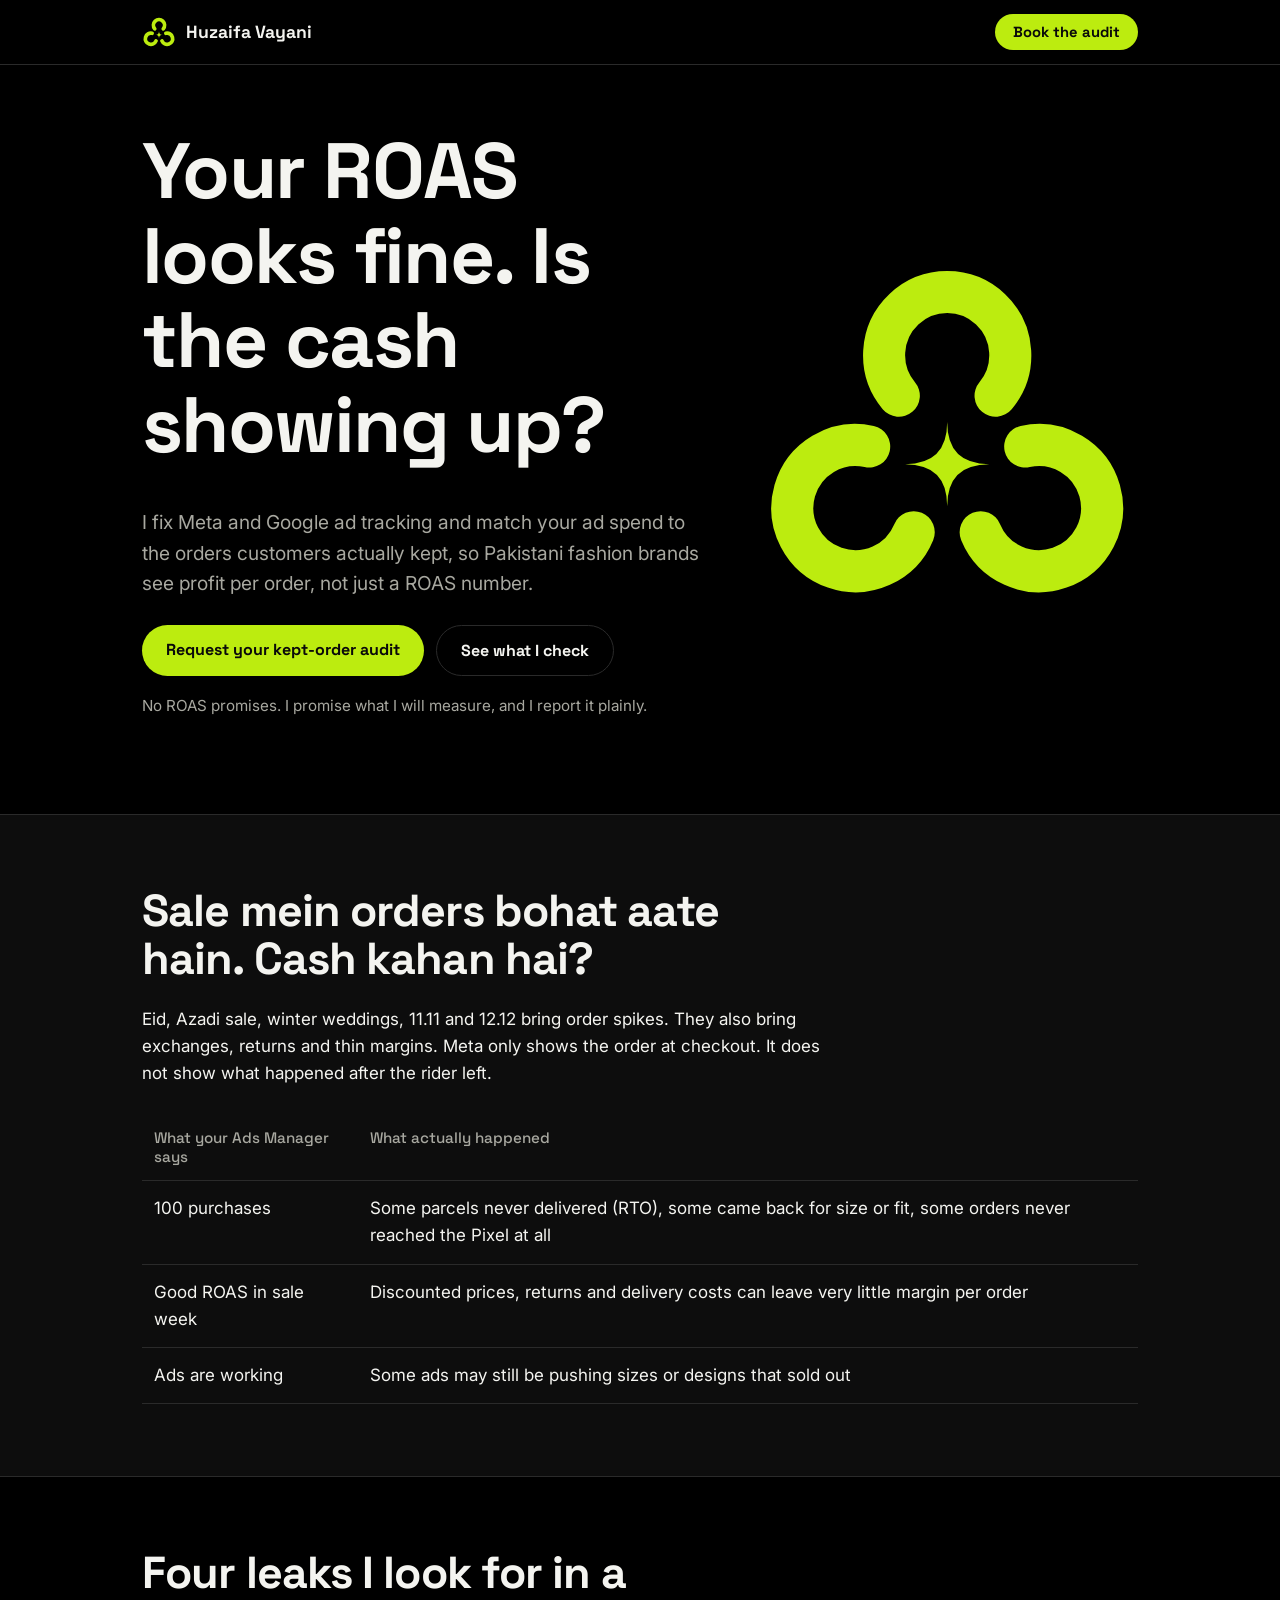
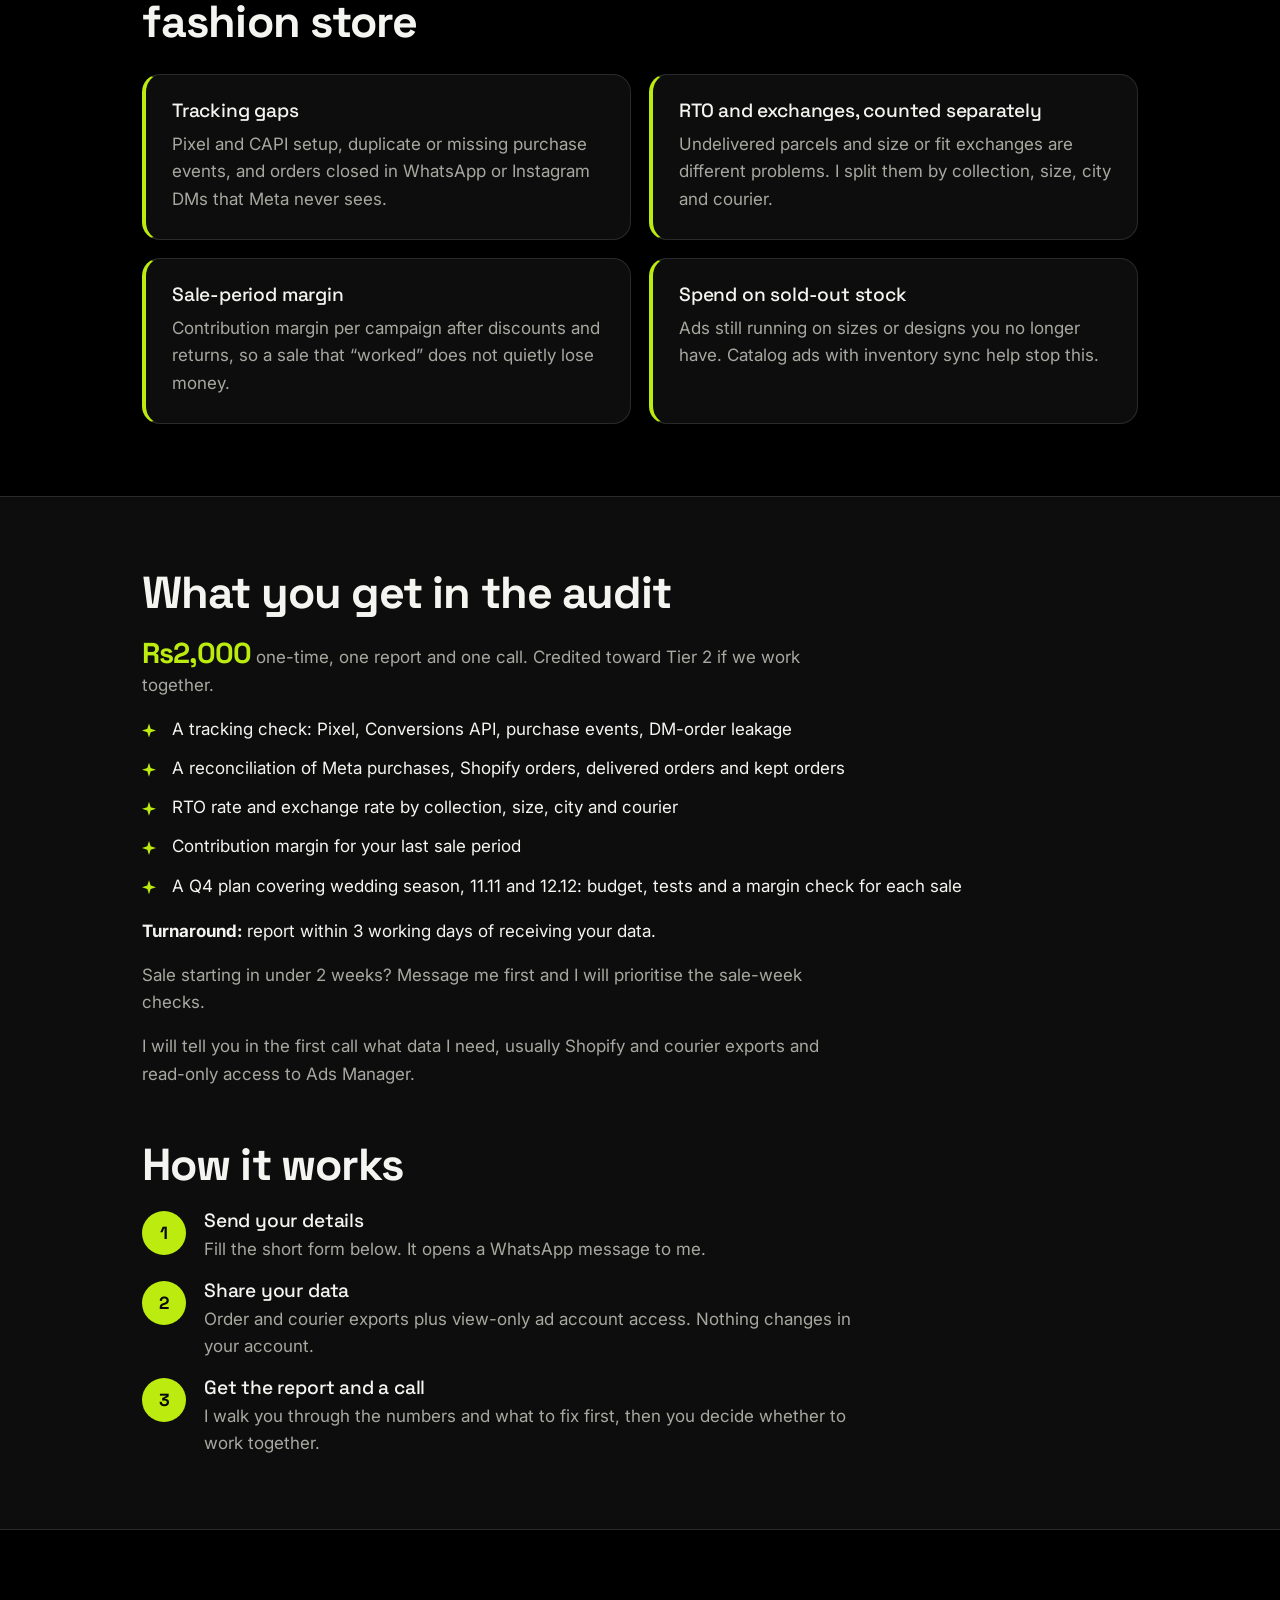
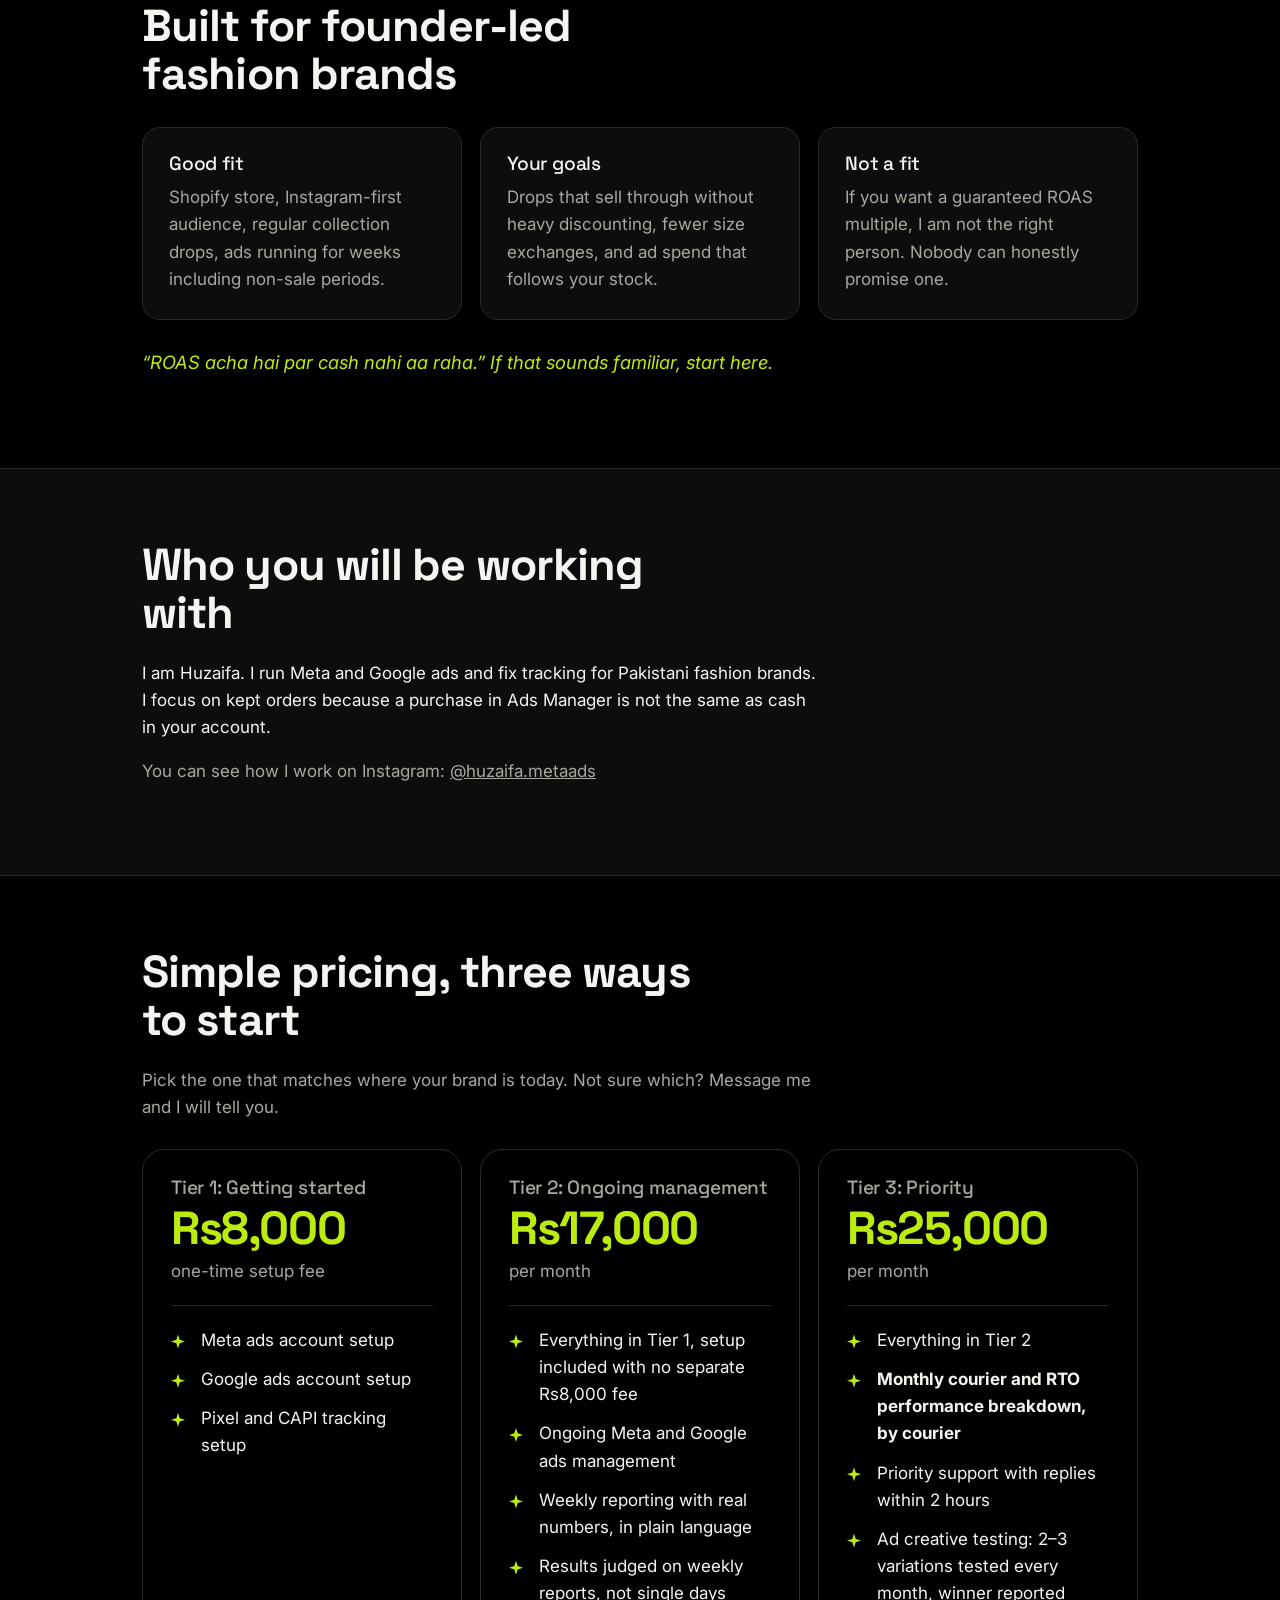
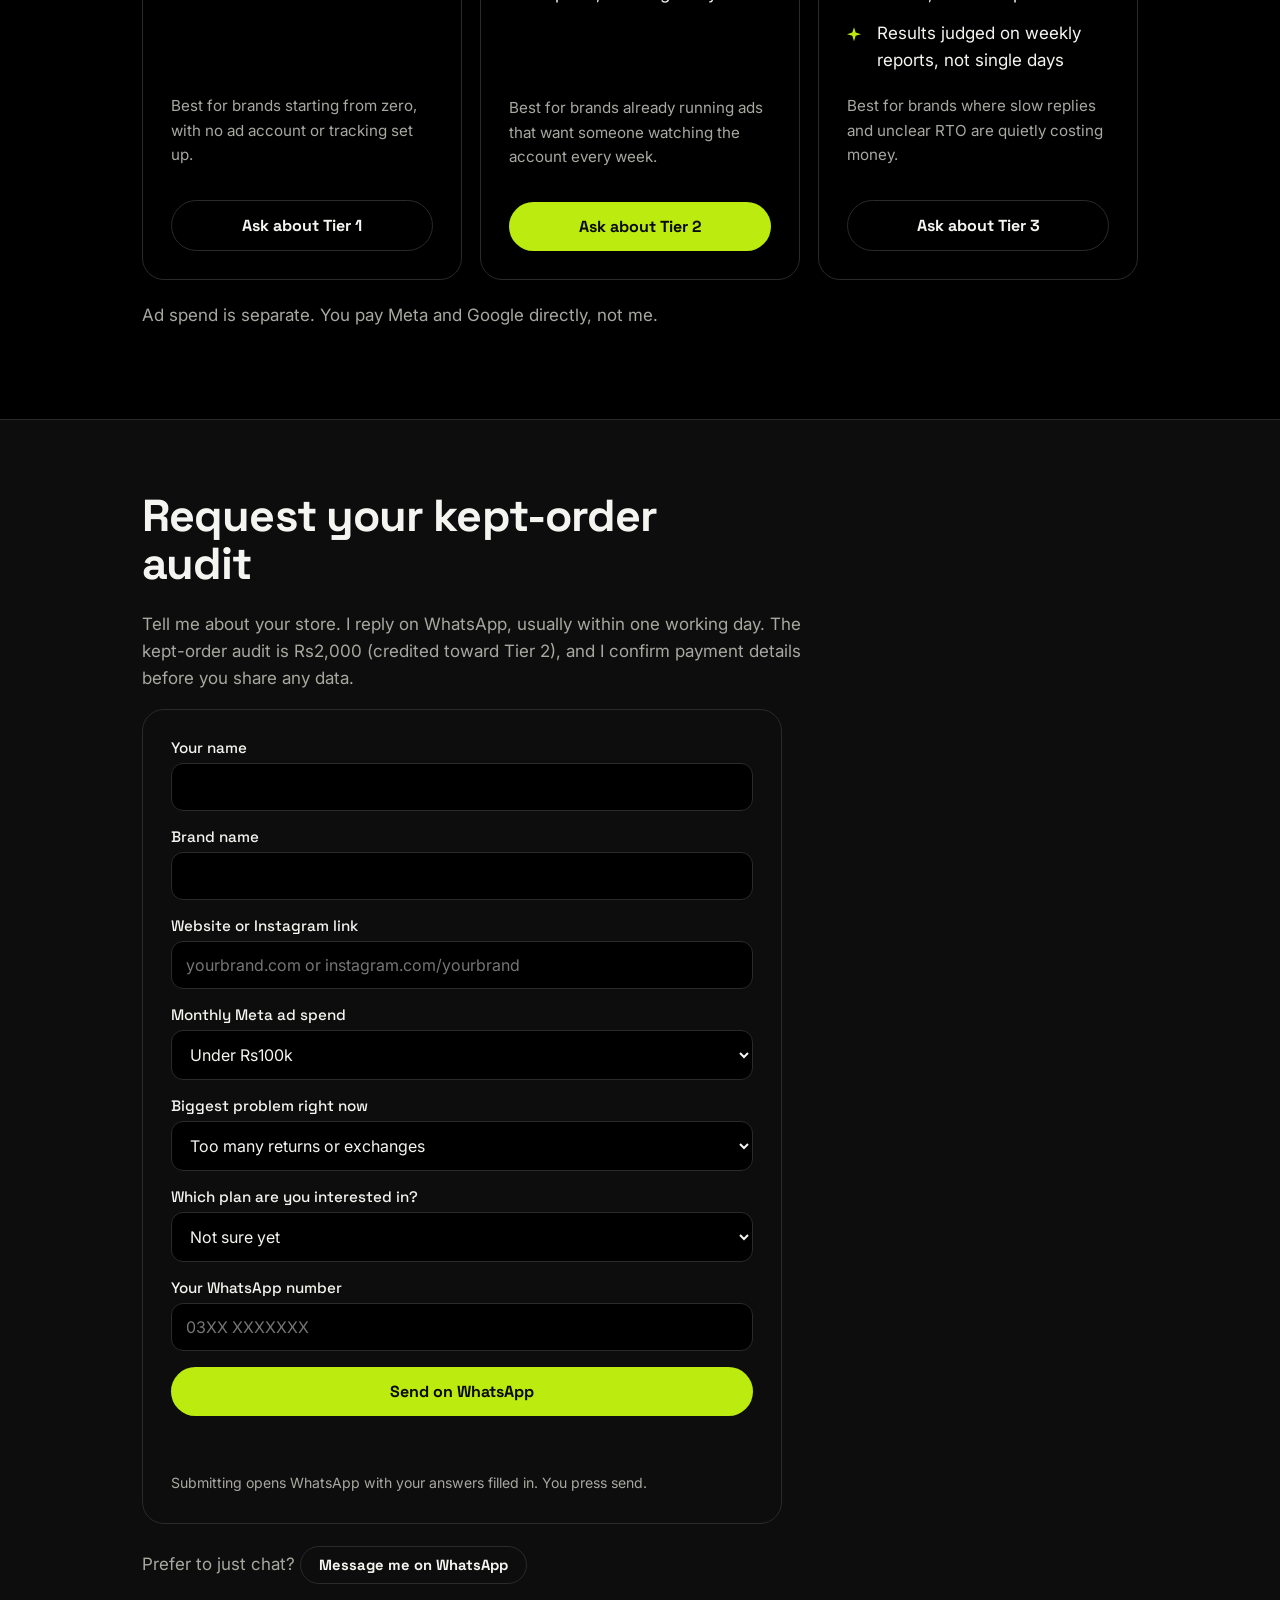
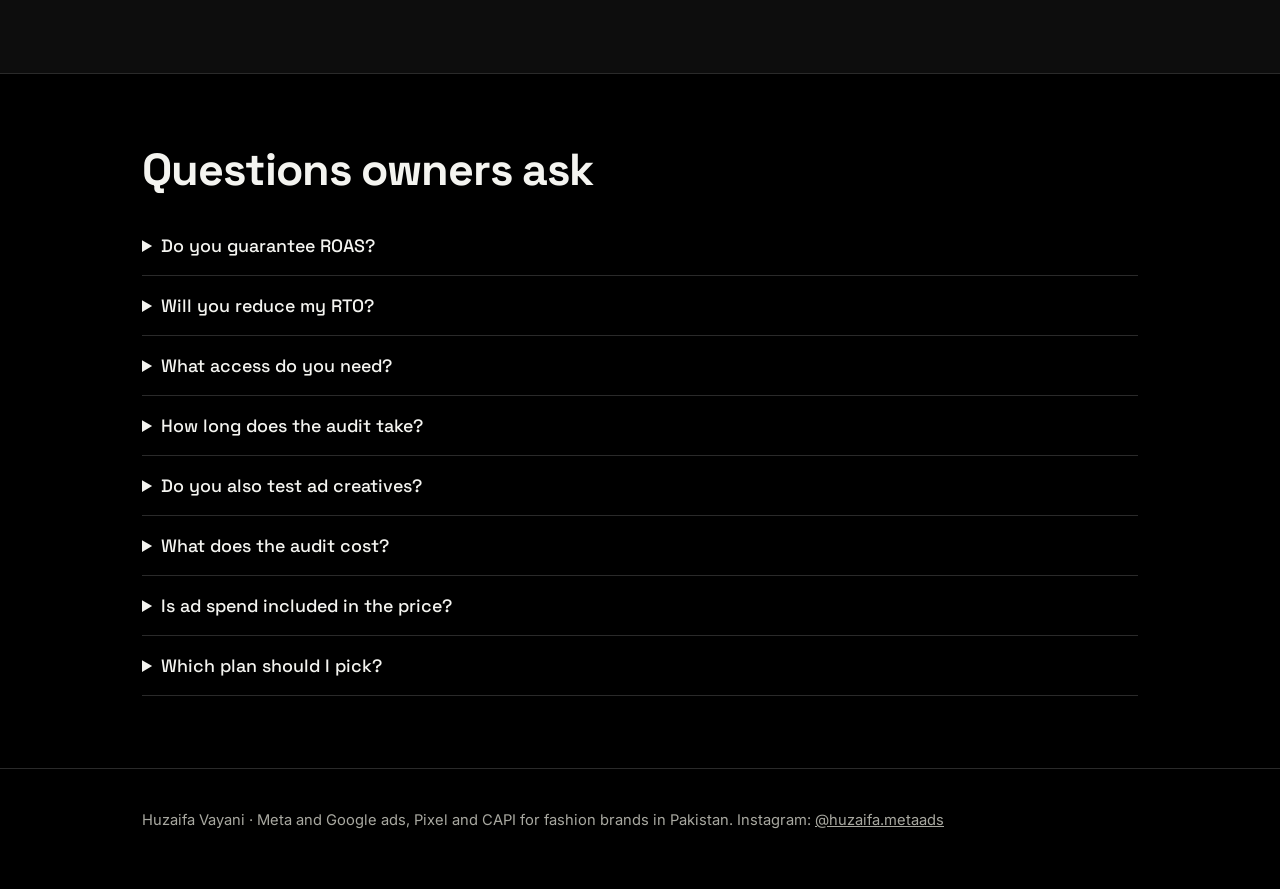
==== index.html @ 46e827d8 "hello" ====
<!DOCTYPE html>
<html lang="en">
<head>
<meta charset="utf-8">
<meta name="viewport" content="width=device-width, initial-scale=1, viewport-fit=cover">
<title>Huzaifa Vayani</title>
<link rel="icon" type="image/svg+xml" href="data:image/svg+xml,%3Csvg xmlns='http://www.w3.org/2000/svg' viewBox='0 -5 200 200'%3E%3Crect x='0' y='-5' width='200' height='200' rx='36' fill='%23000'/%3E%3Cg fill='none' stroke='%23bcec0f' stroke-width='22' stroke-linecap='round'%3E%3Cpath d='M74.7 76.2A33 33 0 1 1 125.3 76.2'/%3E%3Cpath d='M82.5 147.6A33 33 0 1 1 59.2 102.8'/%3E%3Cpath d='M117.5 147.6A33 33 0 1 0 140.8 102.8'/%3E%3C/g%3E%3Cpath d='M100 90Q100 112 122 112Q100 112 100 134Q100 112 78 112Q100 112 100 90Z' fill='%23bcec0f'/%3E%3C/svg%3E">
<link rel="preconnect" href="https://fonts.googleapis.com">
<link href="https://fonts.googleapis.com/css2?family=Space+Grotesk:wght@400;500;700&family=Inter:wght@400;500&display=swap" rel="stylesheet">
<style>
:root{
  --bg:#000; --surface:#0d0d0d; --line:#2a2a2a; --text:#f4f4f0; --muted:#a8a8a0;
  --lime:#bcec0f; --on-lime:#0a0a0a; --lime-text:#bcec0f;
  --display:"Space Grotesk",system-ui,sans-serif; --body:"Inter",system-ui,sans-serif;
  color-scheme:dark; box-sizing:border-box;
  padding-top:env(safe-area-inset-top,0px); padding-bottom:env(safe-area-inset-bottom,0px);
}
html{scroll-padding-top:env(safe-area-inset-top,0px);scroll-behavior:smooth}
*{box-sizing:border-box}
body{margin:0;background:var(--bg);color:var(--text);font:400 17px/1.6 var(--body)}
.wrap{max-width:1040px;margin:0 auto;padding:0 22px}
section{padding:72px 0}
h1,h2,h3{font-family:var(--display);line-height:1.08;margin:0 0 .5em;letter-spacing:-.02em}
h1{font-size:clamp(2.5rem,7.5vw,4.9rem);font-weight:700}
h2{font-size:clamp(1.8rem,4.2vw,2.8rem);font-weight:700;max-width:20ch}
h3{font-size:1.2rem;font-weight:500;letter-spacing:-.01em}
p{margin:0 0 1em;max-width:62ch}
.muted{color:var(--muted)}
a{color:inherit}
:focus-visible{outline:3px solid var(--lime);outline-offset:3px}
header{position:sticky;top:0;z-index:20;background:var(--bg);border-bottom:1px solid var(--line);padding-top:env(safe-area-inset-top,0px)}
.nav{display:flex;align-items:center;justify-content:space-between;height:64px}
.brand{display:flex;align-items:center;gap:10px;font:700 1.1rem var(--display);text-decoration:none;animation:brandIn .7s ease-out both}
.brand svg{width:34px;height:32px}
@keyframes brandIn{from{opacity:0;transform:translateY(-6px)}to{opacity:1;transform:none}}
.btn{display:inline-block;background:var(--lime);color:var(--on-lime);font:700 1rem var(--display);padding:14px 24px;border-radius:999px;text-decoration:none;border:0;cursor:pointer}
.btn:hover{filter:brightness(1.07)}
.btn.small{padding:9px 18px;font-size:.92rem}
.btn.ghost{background:transparent;color:var(--text);border:1px solid var(--line)}
.hero{padding:36px 22px 52px;display:grid;gap:26px;grid-template-columns:1fr;align-items:center}
.hero>*{min-width:0}
.hero .mark{width:96px;height:auto;justify-self:start;order:-1}
.hero p.lead{font-size:1.2rem;color:var(--muted)}
.cta-row{display:flex;flex-wrap:wrap;gap:12px;margin-top:26px}
@media(max-width:559px){h1{font-size:2.15rem}.hero p.lead{font-size:1.05rem}.cta-row .btn{width:100%;text-align:center}}
@media(min-width:860px){.hero{grid-template-columns:1.5fr 1fr;padding:64px 22px 80px;gap:40px}.hero .mark{width:100%;order:0;justify-self:center}}
.mark .pulse{transform-origin:100px 112px;animation:pulse 3.2s ease-in-out 1}
@keyframes pulse{0%{transform:scale(.4);opacity:0}60%{transform:scale(1.25)}100%{transform:scale(1);opacity:1}}
@media(prefers-reduced-motion:reduce){.brand,.mark .pulse{animation:none}html{scroll-behavior:auto}}
.split{display:grid;gap:18px;grid-template-columns:1fr}
@media(min-width:760px){.split.two{grid-template-columns:1fr 1fr}.split.three{grid-template-columns:repeat(3,1fr)}}
.card{background:var(--surface);border:1px solid var(--line);border-radius:18px;padding:26px}
.card p{margin:0;color:var(--muted)}
.leak{border-left:4px solid var(--lime)}
.band{background:var(--surface);border-block:1px solid var(--line)}
.table{width:100%;border-collapse:collapse;margin-top:10px}
.table th,.table td{text-align:left;padding:14px 12px;border-bottom:1px solid var(--line);vertical-align:top}
.table th{font:500 .95rem var(--display);color:var(--muted)}
.scroll{overflow-x:auto}
.say{font-style:italic;color:var(--lime-text);font-size:1.15rem}
.steps{counter-reset:s;list-style:none;padding:0;margin:0;display:grid;gap:18px}
.steps li{counter-increment:s;display:grid;grid-template-columns:48px 1fr;gap:14px}
.steps li::before{content:counter(s);display:grid;place-items:center;width:44px;height:44px;border-radius:50%;background:var(--lime);color:var(--on-lime);font:700 1.1rem var(--display)}
.steps h3{margin:0 0 .2em}.steps p{margin:0;color:var(--muted)}
.audit-list{list-style:none;padding:0;margin:0;display:grid;gap:12px}
.audit-list li{padding-left:30px;position:relative}
.audit-list li::before{content:"";position:absolute;left:0;top:.45em;width:14px;height:14px;background:var(--lime);clip-path:polygon(50% 0,62% 38%,100% 50%,62% 62%,50% 100%,38% 62%,0 50%,38% 38%)}
.tag{display:inline-block;border:1px solid var(--lime);color:var(--lime-text);border-radius:999px;padding:4px 14px;font:500 .9rem var(--display);margin:0 0 14px}
form{display:grid;gap:16px;background:var(--surface);border:1px solid var(--line);border-radius:22px;padding:28px;max-width:640px}
label{display:grid;gap:6px;font:500 .95rem var(--display)}
input,select,textarea{font:400 1rem var(--body);background:var(--bg);color:var(--text);border:1px solid var(--line);border-radius:12px;padding:13px 14px;width:100%}
.hint{font-size:.88rem;color:var(--muted);margin:0}
#msg{min-height:1.4em;color:var(--lime-text);font-weight:500;margin:0}
.err{color:#ff6b5e!important}
.direct{margin-top:22px;max-width:640px}
.plans{display:grid;gap:18px;grid-template-columns:1fr;margin-top:28px}
@media(min-width:900px){.plans{grid-template-columns:repeat(3,1fr)}}
.plan{display:flex;flex-direction:column;background:var(--bg);border:1px solid var(--line);border-radius:22px;padding:28px}
.plan h3{margin:0 0 .3em;color:var(--muted)}
.price{font:700 clamp(2.2rem,5vw,2.9rem)/1 var(--display);color:var(--lime-text);letter-spacing:-.03em}
.unit{color:var(--muted);margin:.4em 0 1.2em}
.plan .audit-list{margin:0 0 1.2em;padding-top:1.2em;border-top:1px solid var(--line)}
.plan .for{color:var(--muted);font-size:.95rem;margin-top:auto}
.plan .btn{text-align:center;margin-top:18px}
.note{margin-top:22px;color:var(--muted)}
details{border-bottom:1px solid var(--line);padding:18px 0}
summary{cursor:pointer;font:500 1.12rem var(--display)}
details p{margin:.8em 0 0;color:var(--muted)}
footer{padding:40px 0 56px;color:var(--muted);font-size:.92rem;border-top:1px solid var(--line)}
</style>
</head>
<body>

<header>
 <script>
!function(f,b,e,v,n,t,s)
{if(f.fbq)return;n=f.fbq=function(){n.callMethod?
n.callMethod.apply(n,arguments):n.queue.push(arguments)};
if(!f._fbq)f._fbq=n;n.push=n;n.loaded=!0;n.version='2.0';
n.queue=[];t=b.createElement(e);t.async=!0;
t.src=v;s=b.getElementsByTagName(e)[0];
s.parentNode.insertBefore(t,s)}(window,document,'script',
'https://connect.facebook.net/en_US/fbevents.js');
 fbq('init', '29265335063096485'); 
fbq('track', 'PageView');
</script>
<noscript>
 <img height="1" width="1" 
  src="https://www.facebook.com/tr?id=29265335063096485&ev=PageView
  &noscript=1"/>
</noscript>
  <div class="wrap nav">
    <a class="brand" href="#top" aria-label="Brand home">
      <svg viewBox="0 0 200 190" aria-hidden="true" fill="none" stroke="var(--lime)" stroke-width="22" stroke-linecap="round">
        <path d="M74.7 76.2A33 33 0 1 1 125.3 76.2"/>
        <path d="M82.5 147.6A33 33 0 1 1 59.2 102.8"/>
        <path d="M117.5 147.6A33 33 0 1 0 140.8 102.8"/>
        <path d="M100 90Q100 112 122 112Q100 112 100 134Q100 112 78 112Q100 112 100 90Z" fill="var(--lime)" stroke="none"/>
      </svg>
      <span id="brandName">Huzaifa Vayani</span>
    </a>
    <a class="btn small" href="#audit">Book the audit</a>
  </div>
</header>

<main id="top">
<div class="wrap hero">
  <div>
    <h1>Your ROAS looks fine. Is the cash showing up?</h1>
    <p class="lead">I fix Meta and Google ad tracking and match your ad spend to the orders customers actually kept, so Pakistani fashion brands see profit per order, not just a ROAS number.</p>
    <div class="cta-row">
      <a class="btn" href="#audit">Request your kept-order audit</a>
      <a class="btn ghost" href="#leaks">See what I check</a>
    </div>
    <p class="muted" style="margin-top:18px;font-size:.95rem">No ROAS promises. I promise what I will measure, and I report it plainly.</p>
  </div>
  <svg class="mark" viewBox="0 0 200 190" role="img" aria-label="Three arcs with a four-point star between them" fill="none" stroke="var(--lime)" stroke-width="22" stroke-linecap="round">
    <path d="M74.7 76.2A33 33 0 1 1 125.3 76.2"/>
    <path d="M82.5 147.6A33 33 0 1 1 59.2 102.8"/>
    <path d="M117.5 147.6A33 33 0 1 0 140.8 102.8"/>
    <path class="pulse" d="M100 90Q100 112 122 112Q100 112 100 134Q100 112 78 112Q100 112 100 90Z" fill="var(--lime)" stroke="none"/>
  </svg>
</div>

<!--
CASE STUDY: delete the comment markers around this block once you have real N.S Fashion numbers, then fill in every [bracket].
<section id="proof">
  <div class="wrap">
    <h2>What this looks like in practice</h2>
    <div class="card" style="margin-top:24px">
      <p class="tag">N.S Fashion · [city] · [short descriptor]</p>
      <h3>The problem</h3><p>[One line.]</p>
      <h3 style="margin-top:1em">What I found</h3>
      <ul class="audit-list"><li>[Finding 1 with a number]</li><li>[Finding 2 with a number]</li></ul>
      <h3 style="margin-top:1em">What changed</h3>
      <ul class="audit-list"><li>[Action 1 and measured result]</li><li>[Action 2 and measured result]</li></ul>
      <h3 style="margin-top:1em">Result</h3><p>[One number the owner cares about.]</p>
      <p class="say">“[One-line quote from the owner]” [Name], N.S Fashion</p>
    </div>
  </div>
</section>
-->

<section class="band">
  <div class="wrap">
    <h2>Sale mein orders bohat aate hain. Cash kahan hai?</h2>
    <p>Eid, Azadi sale, winter weddings, 11.11 and 12.12 bring order spikes. They also bring exchanges, returns and thin margins. Meta only shows the order at checkout. It does not show what happened after the rider left.</p>
    <div class="scroll">
    <table class="table">
      <tr><th>What your Ads Manager says</th><th>What actually happened</th></tr>
      <tr><td>100 purchases</td><td>Some parcels never delivered (RTO), some came back for size or fit, some orders never reached the Pixel at all</td></tr>
      <tr><td>Good ROAS in sale week</td><td>Discounted prices, returns and delivery costs can leave very little margin per order</td></tr>
      <tr><td>Ads are working</td><td>Some ads may still be pushing sizes or designs that sold out</td></tr>
    </table>
    </div>
  </div>
</section>

<section id="leaks">
  <div class="wrap">
    <h2>Four leaks I look for in a fashion store</h2>
    <div class="split two" style="margin-top:28px">
      <div class="card leak"><h3>Tracking gaps</h3><p>Pixel and CAPI setup, duplicate or missing purchase events, and orders closed in WhatsApp or Instagram DMs that Meta never sees.</p></div>
      <div class="card leak"><h3>RTO and exchanges, counted separately</h3><p>Undelivered parcels and size or fit exchanges are different problems. I split them by collection, size, city and courier.</p></div>
      <div class="card leak"><h3>Sale-period margin</h3><p>Contribution margin per campaign after discounts and returns, so a sale that “worked” does not quietly lose money.</p></div>
      <div class="card leak"><h3>Spend on sold-out stock</h3><p>Ads still running on sizes or designs you no longer have. Catalog ads with inventory sync help stop this.</p></div>
    </div>
  </div>
</section>

<section class="band">
  <div class="wrap" style="display:grid;gap:36px">
    <div>
      <h2>What you get in the audit</h2>
      <p><strong class="price" style="font-size:1.8rem">Rs2,000</strong> <span class="muted">one-time, one report and one call. Credited toward Tier 2 if we work together.</span></p>
      <ul class="audit-list">
        <li>A tracking check: Pixel, Conversions API, purchase events, DM-order leakage</li>
        <li>A reconciliation of Meta purchases, Shopify orders, delivered orders and kept orders</li>
        <li>RTO rate and exchange rate by collection, size, city and courier</li>
        <li>Contribution margin for your last sale period</li>
        <li>A Q4 plan covering wedding season, 11.11 and 12.12: budget, tests and a margin check for each sale</li>
      </ul>
      <p style="margin-top:18px"><strong>Turnaround:</strong> report within 3 working days of receiving your data.</p>
      <p class="muted">Sale starting in under 2 weeks? Message me first and I will prioritise the sale-week checks.</p>
      <p class="muted">I will tell you in the first call what data I need, usually Shopify and courier exports and read-only access to Ads Manager.</p>
    </div>
    <div>
      <h2>How it works</h2>
      <ol class="steps">
        <li><div><h3>Send your details</h3><p>Fill the short form below. It opens a WhatsApp message to me.</p></div></li>
        <li><div><h3>Share your data</h3><p>Order and courier exports plus view-only ad account access. Nothing changes in your account.</p></div></li>
        <li><div><h3>Get the report and a call</h3><p>I walk you through the numbers and what to fix first, then you decide whether to work together.</p></div></li>
      </ol>
    </div>
  </div>
</section>

<section>
  <div class="wrap">
    <h2>Built for founder-led fashion brands</h2>
    <div class="split three" style="margin-top:28px">
      <div class="card"><h3>Good fit</h3><p>Shopify store, Instagram-first audience, regular collection drops, ads running for weeks including non-sale periods.</p></div>
      <div class="card"><h3>Your goals</h3><p>Drops that sell through without heavy discounting, fewer size exchanges, and ad spend that follows your stock.</p></div>
      <div class="card"><h3>Not a fit</h3><p>If you want a guaranteed ROAS multiple, I am not the right person. Nobody can honestly promise one.</p></div>
    </div>
    <p class="say" style="margin-top:28px">“ROAS acha hai par cash nahi aa raha.” If that sounds familiar, start here.</p>
  </div>
</section>

<section class="band" id="about">
  <div class="wrap">
    <h2>Who you will be working with</h2>
    <!-- Add your photo here: <img src="your-photo.jpg" alt="Huzaifa Vayani" width="120" height="120" style="border-radius:50%;object-fit:cover"> -->
    <p>I am Huzaifa. I run Meta and Google ads and fix tracking for Pakistani fashion brands. I focus on kept orders because a purchase in Ads Manager is not the same as cash in your account.</p>
    <p class="muted">You can see how I work on Instagram: <a href="https://instagram.com/huzaifa.metaads" rel="noopener">@huzaifa.metaads</a></p>
  </div>
</section>

<section id="pricing">
  <div class="wrap">
    <h2>Simple pricing, three ways to start</h2>
    <p class="muted">Pick the one that matches where your brand is today. Not sure which? Message me and I will tell you.</p>
    <div class="plans">
      <article class="plan">
        <h3>Tier 1: Getting started</h3>
        <div class="price">Rs8,000</div>
        <div class="unit">one-time setup fee</div>
        <ul class="audit-list">
          <li>Meta ads account setup</li>
          <li>Google ads account setup</li>
          <li>Pixel and CAPI tracking setup</li>
        </ul>
        <p class="for">Best for brands starting from zero, with no ad account or tracking set up.</p>
        <a class="btn ghost" href="#audit">Ask about Tier 1</a>
      </article>
      <article class="plan">
        <h3>Tier 2: Ongoing management</h3>
        <div class="price">Rs17,000</div>
        <div class="unit">per month</div>
        <ul class="audit-list">
          <li>Everything in Tier 1, setup included with no separate Rs8,000 fee</li>
          <li>Ongoing Meta and Google ads management</li>
          <li>Weekly reporting with real numbers, in plain language</li>
          <li>Results judged on weekly reports, not single days</li>
        </ul>
        <p class="for">Best for brands already running ads that want someone watching the account every week.</p>
        <a class="btn" href="#audit">Ask about Tier 2</a>
      </article>
      <article class="plan">
        <h3>Tier 3: Priority</h3>
        <div class="price">Rs25,000</div>
        <div class="unit">per month</div>
        <ul class="audit-list">
          <li>Everything in Tier 2</li>
          <li><strong>Monthly courier and RTO performance breakdown, by courier</strong></li>
          <li>Priority support with replies within 2 hours</li>
          <li>Ad creative testing: 2–3 variations tested every month, winner reported</li>
          <li>Results judged on weekly reports, not single days</li>
        </ul>
        <p class="for">Best for brands where slow replies and unclear RTO are quietly costing money.</p>
        <a class="btn ghost" href="#audit">Ask about Tier 3</a>
      </article>
    </div>
    <p class="note">Ad spend is separate. You pay Meta and Google directly, not me.</p>
  </div>
</section>

<section id="audit" class="band">
  <div class="wrap">
    <h2>Request your kept-order audit</h2>
    <p class="muted">Tell me about your store. I reply on WhatsApp, usually within one working day. The kept-order audit is Rs2,000 (credited toward Tier 2), and I confirm payment details before you share any data.</p>
    <form id="leadForm" novalidate>
      <label>Your name<input name="name" autocomplete="name" required></label>
      <label>Brand name<input name="brand" autocomplete="organization" required></label>
      <label>Website or Instagram link<input name="site" placeholder="yourbrand.com or instagram.com/yourbrand" required></label>
      <label>Monthly Meta ad spend
        <select name="spend">
          <option value="Under Rs100k">Under Rs100k</option>
          <option value="Rs100k–300k">Rs100k–300k</option>
          <option value="Rs300k–1M">Rs300k–1M</option>
          <option value="Over Rs1M">Over Rs1M</option>
          <option value="Not running ads yet">Not running ads yet</option>
        </select>
      </label>
      <label>Biggest problem right now
        <select name="problem">
          <option>Too many returns or exchanges</option>
          <option>ROAS is good but profit is low</option>
          <option>Not sure my tracking is correct</option>
          <option>Ads keep running on sold-out designs</option>
          <option>Planning Q4 and sale season</option>
        </select>
      </label>
      <label>Which plan are you interested in?
        <select name="plan">
          <option>Not sure yet</option>
          <option>Kept-order audit (Rs2,000, credited toward Tier 2)</option>
          <option>Tier 1: Getting started (Rs8,000 setup)</option>
          <option>Tier 2: Ongoing management (Rs17,000/month)</option>
          <option>Tier 3: Priority (Rs25,000/month)</option>
        </select>
      </label>
      <label>Your WhatsApp number<input name="phone" type="tel" autocomplete="tel" placeholder="03XX XXXXXXX" required></label>
      <button class="btn" type="submit">Send on WhatsApp</button>
      <p id="msg" role="status"></p>
      <p class="hint">Submitting opens WhatsApp with your answers filled in. You press send.</p>
    </form>
    <p class="direct muted">Prefer to just chat? <a class="btn ghost small" id="directWa" href="#" target="_blank" rel="noopener">Message me on WhatsApp</a></p>
  </div>
</section>

<section>
  <div class="wrap">
    <h2>Questions owners ask</h2>
    <details><summary>Do you guarantee ROAS?</summary><p>No. ROAS claims are easy to make and hard to verify. I commit to what I measure and report: tracked purchases, kept orders and margin.</p></details>
    <details><summary>Will you reduce my RTO?</summary><p>Cheap tools already handle COD confirmation calls and risk scores. I focus on connecting ad spend to kept orders, so you can see which campaigns bring buyers who keep their order.</p></details>
    <details><summary>What access do you need?</summary><p>View-only access to your ad account and your Shopify and courier exports. I do not change anything during the audit.</p></details>
    <details><summary>How long does the audit take?</summary><p>The report is ready within 3 working days of receiving your data. If a sale is coming up soon, message me first and I will prioritise the sale-week checks.</p></details>
    <details><summary>Do you also test ad creatives?</summary><p>Yes, on Tier 3. I test 2–3 creative variations every month and report the winner.</p></details>
    <details><summary>What does the audit cost?</summary><p>The kept-order audit is a one-time Rs2,000. You get the report and a call to walk through it. If you then start Tier 2, the Rs2,000 is credited toward it.</p></details>
    <details><summary>Is ad spend included in the price?</summary><p>No. Ad spend is separate. You pay Meta and Google directly, not me.</p></details>
    <details><summary>Which plan should I pick?</summary><p>Starting from zero with no ad account or tracking: Tier 1. Already running ads and want weekly eyes on them: Tier 2. Slow replies and unclear RTO costing you money: Tier 3.</p></details>
  </div>
</section>
</main>

<footer>
  <div class="wrap">
    <span id="footName">Huzaifa Vayani</span> · Meta and Google ads, Pixel and CAPI for fashion brands in Pakistan. Instagram: <a href="https://instagram.com/huzaifa.metaads" rel="noopener">@huzaifa.metaads</a>
  </div>
</footer>

<script>
const WHATSAPP_NUMBER = "923072061061"; // country code + number, digits only
const BRAND_NAME = "Huzaifa Vayani";
const SHEET_URL = "https://script.google.com/macros/s/AKfycbzgTWGUyIKD4hWfhFuhlJBvWr_T5pJtDRyaUB2udoNid53DBvUDJ9aLgxaZufmj9ieS/exec";
document.getElementById("brandName").textContent = BRAND_NAME;
document.getElementById("footName").textContent = BRAND_NAME;
document.getElementById("directWa").href = "https://wa.me/" + WHATSAPP_NUMBER + "?text=" + encodeURIComponent("Hi, I saw your website and have a question.");

document.getElementById("leadForm").addEventListener("submit", function(e){
  e.preventDefault();
  var f = e.target, msg = document.getElementById("msg");
  var d = {};
  ["name","brand","site","spend","problem","plan","phone"].forEach(function(k){ d[k] = (f.elements[k].value || "").trim(); });
  if(!d.name || !d.brand || !d.site || !d.phone){
    msg.className = "err";
    msg.textContent = "Please fill in your name, brand, website or Instagram link, and WhatsApp number.";
    return;
  }
  var text = "Hi, I would like the kept-order audit.\n" +
    "Name: " + d.name + "\nBrand: " + d.brand + "\nSite: " + d.site +
    "\nMeta spend: " + d.spend + "\nBiggest problem: " + d.problem + "\nPlan: " + d.plan + "\nMy WhatsApp: " + d.phone;
  msg.className = "";
  msg.textContent = "Opening WhatsApp. Press send to submit your request.";
  window.open("https://wa.me/" + WHATSAPP_NUMBER + "?text=" + encodeURIComponent(text), "_blank", "noopener");
});
</script>
</body>
</html>
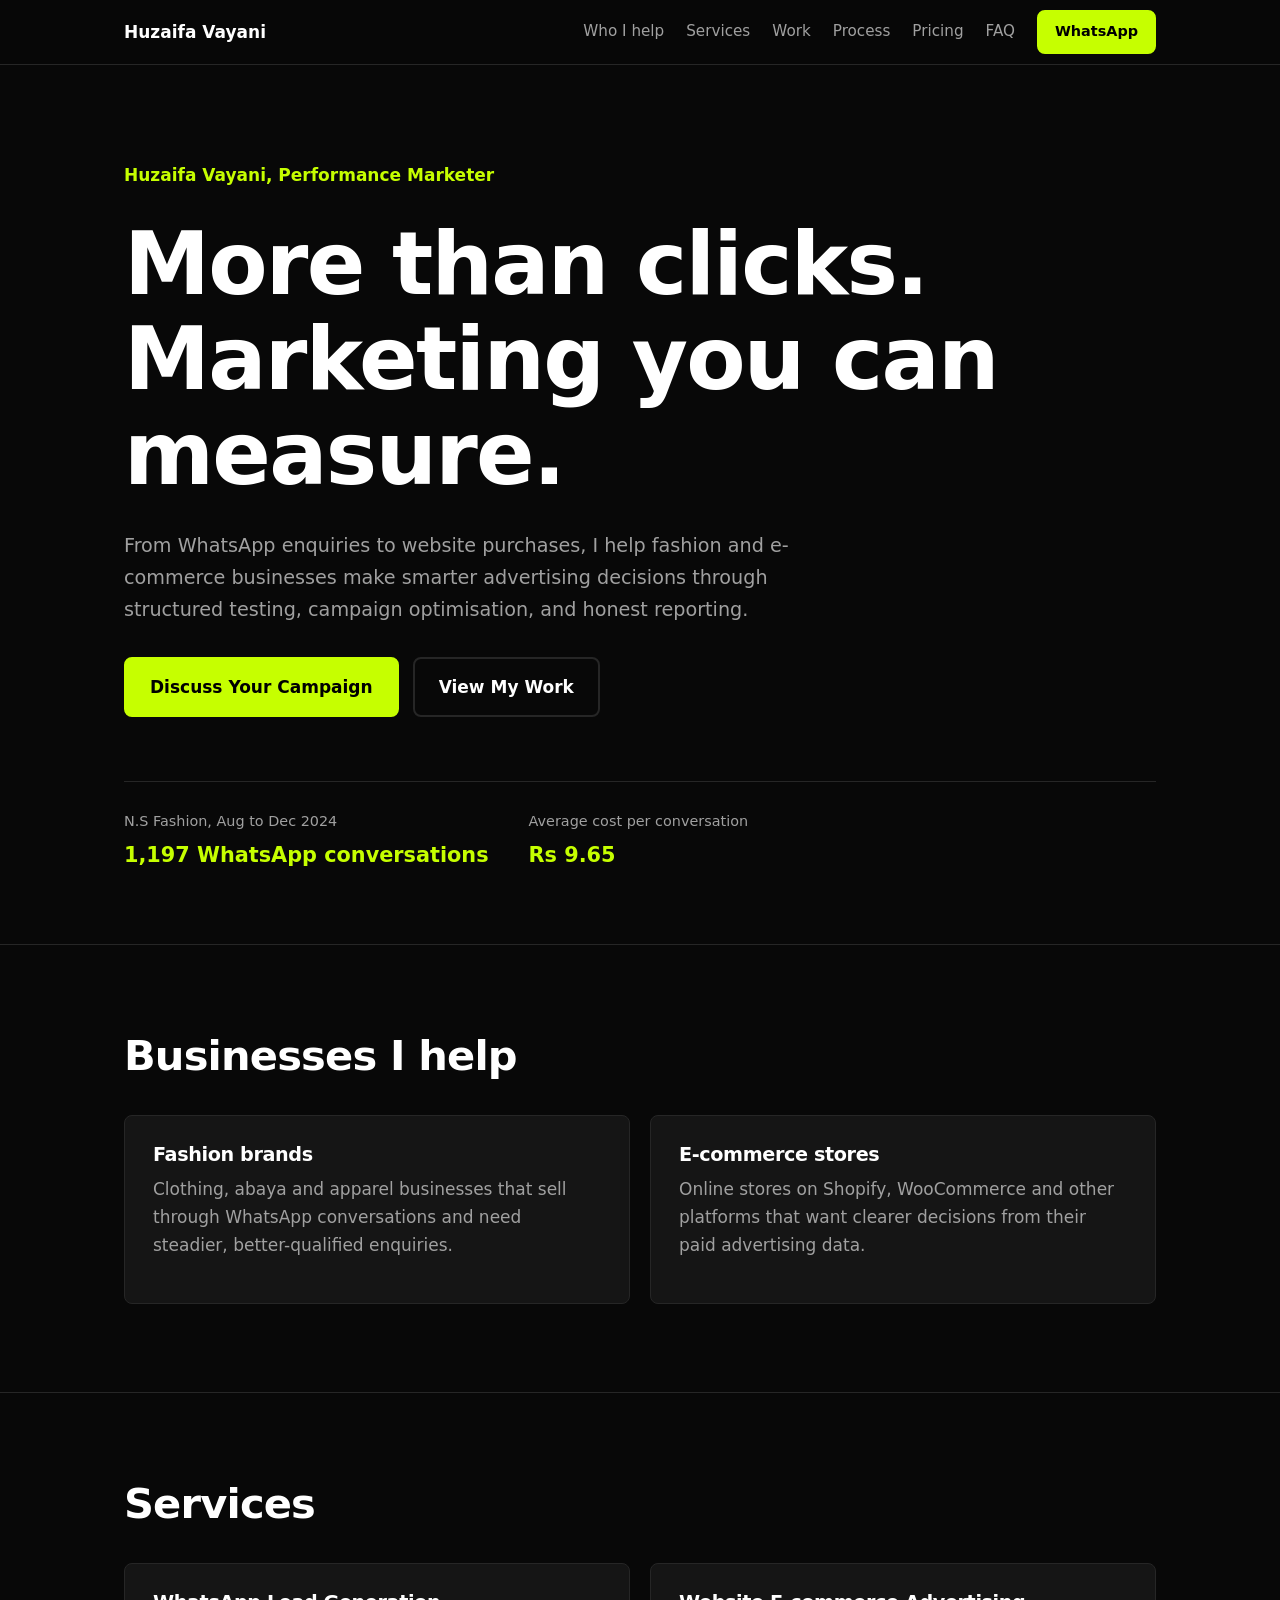
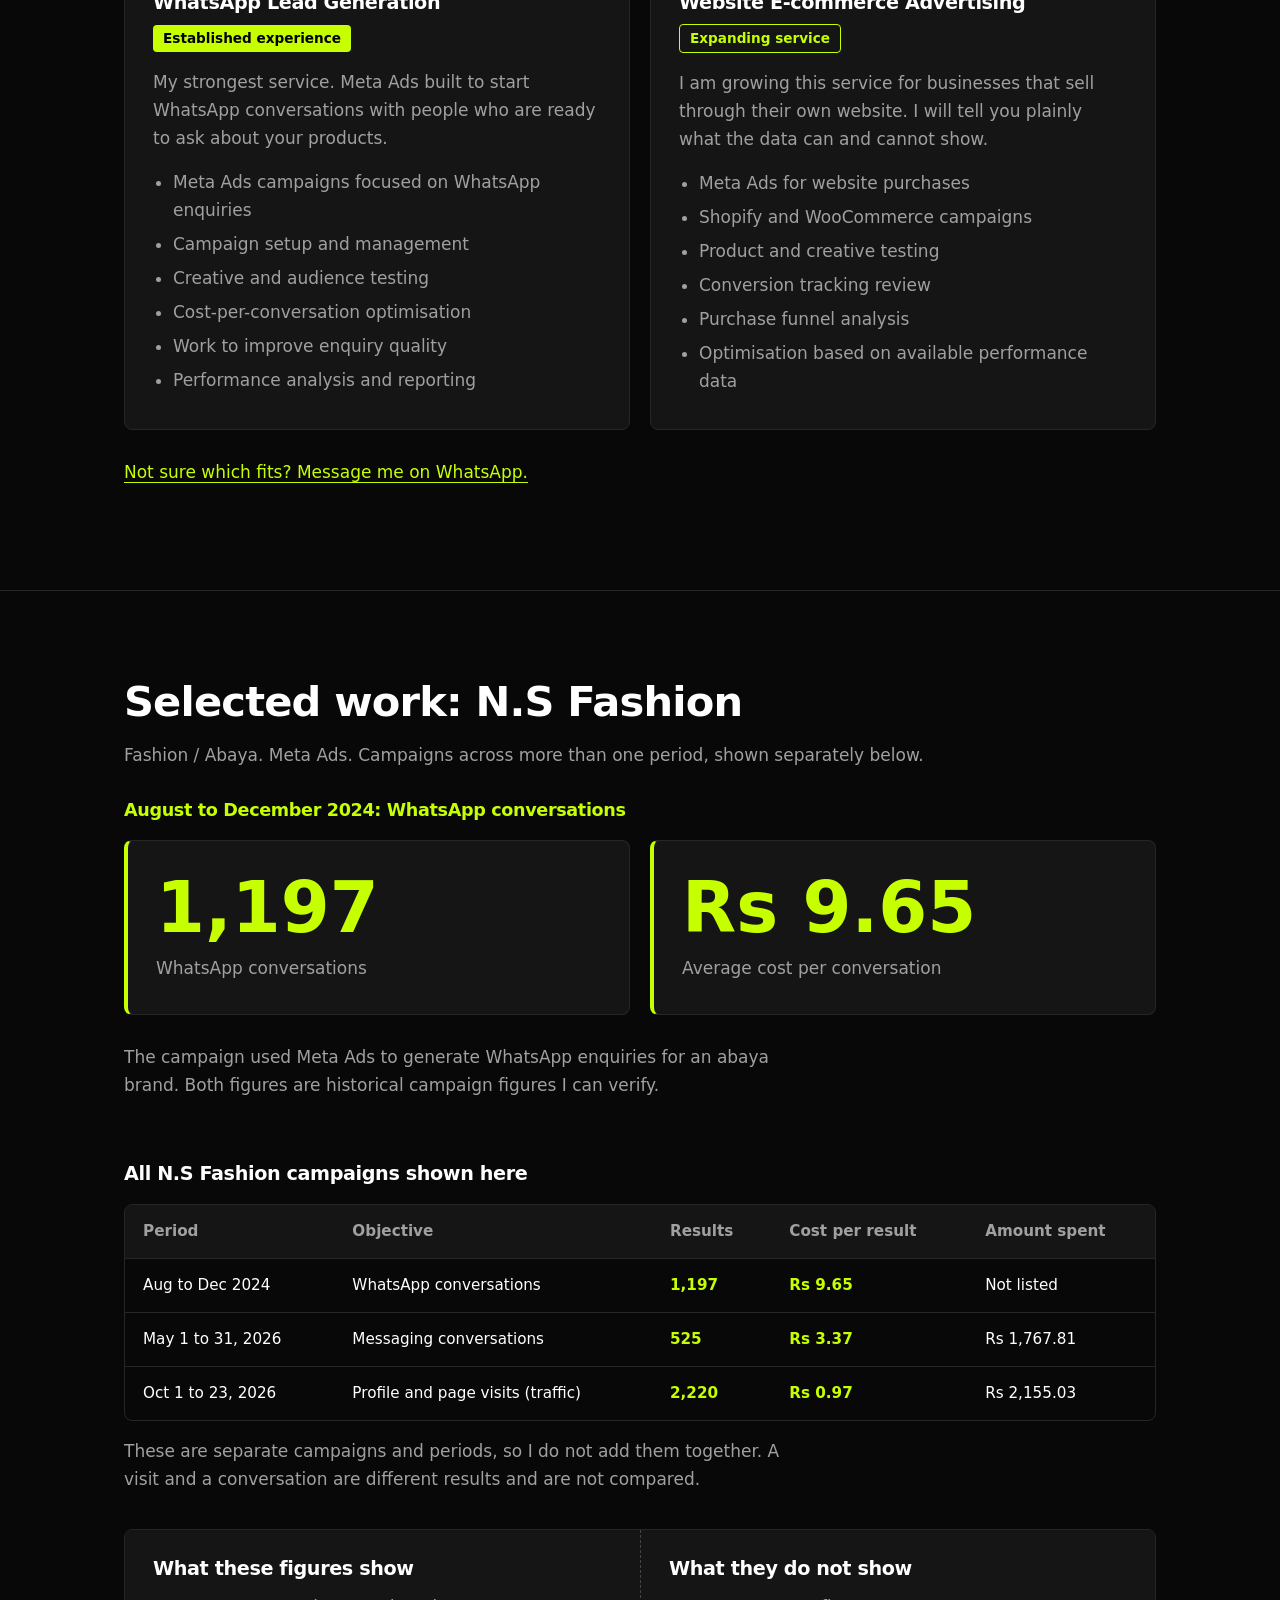
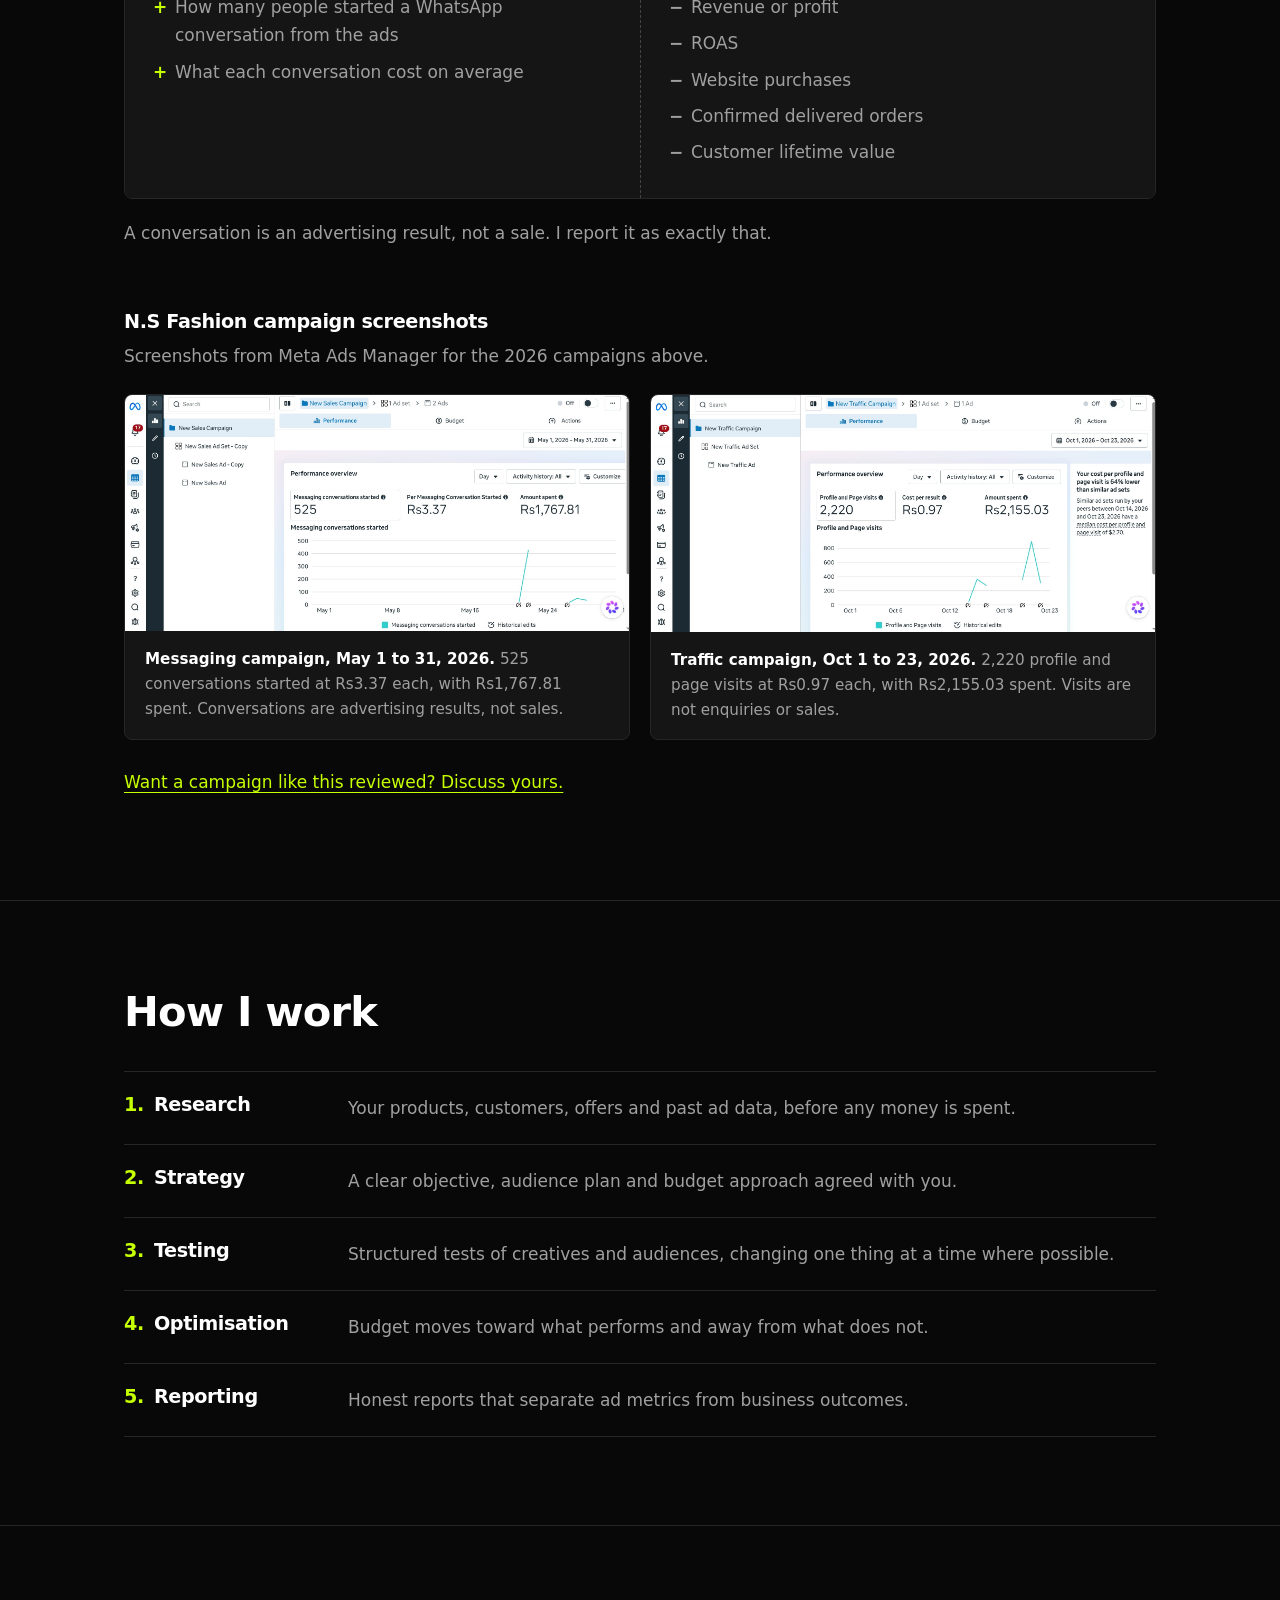
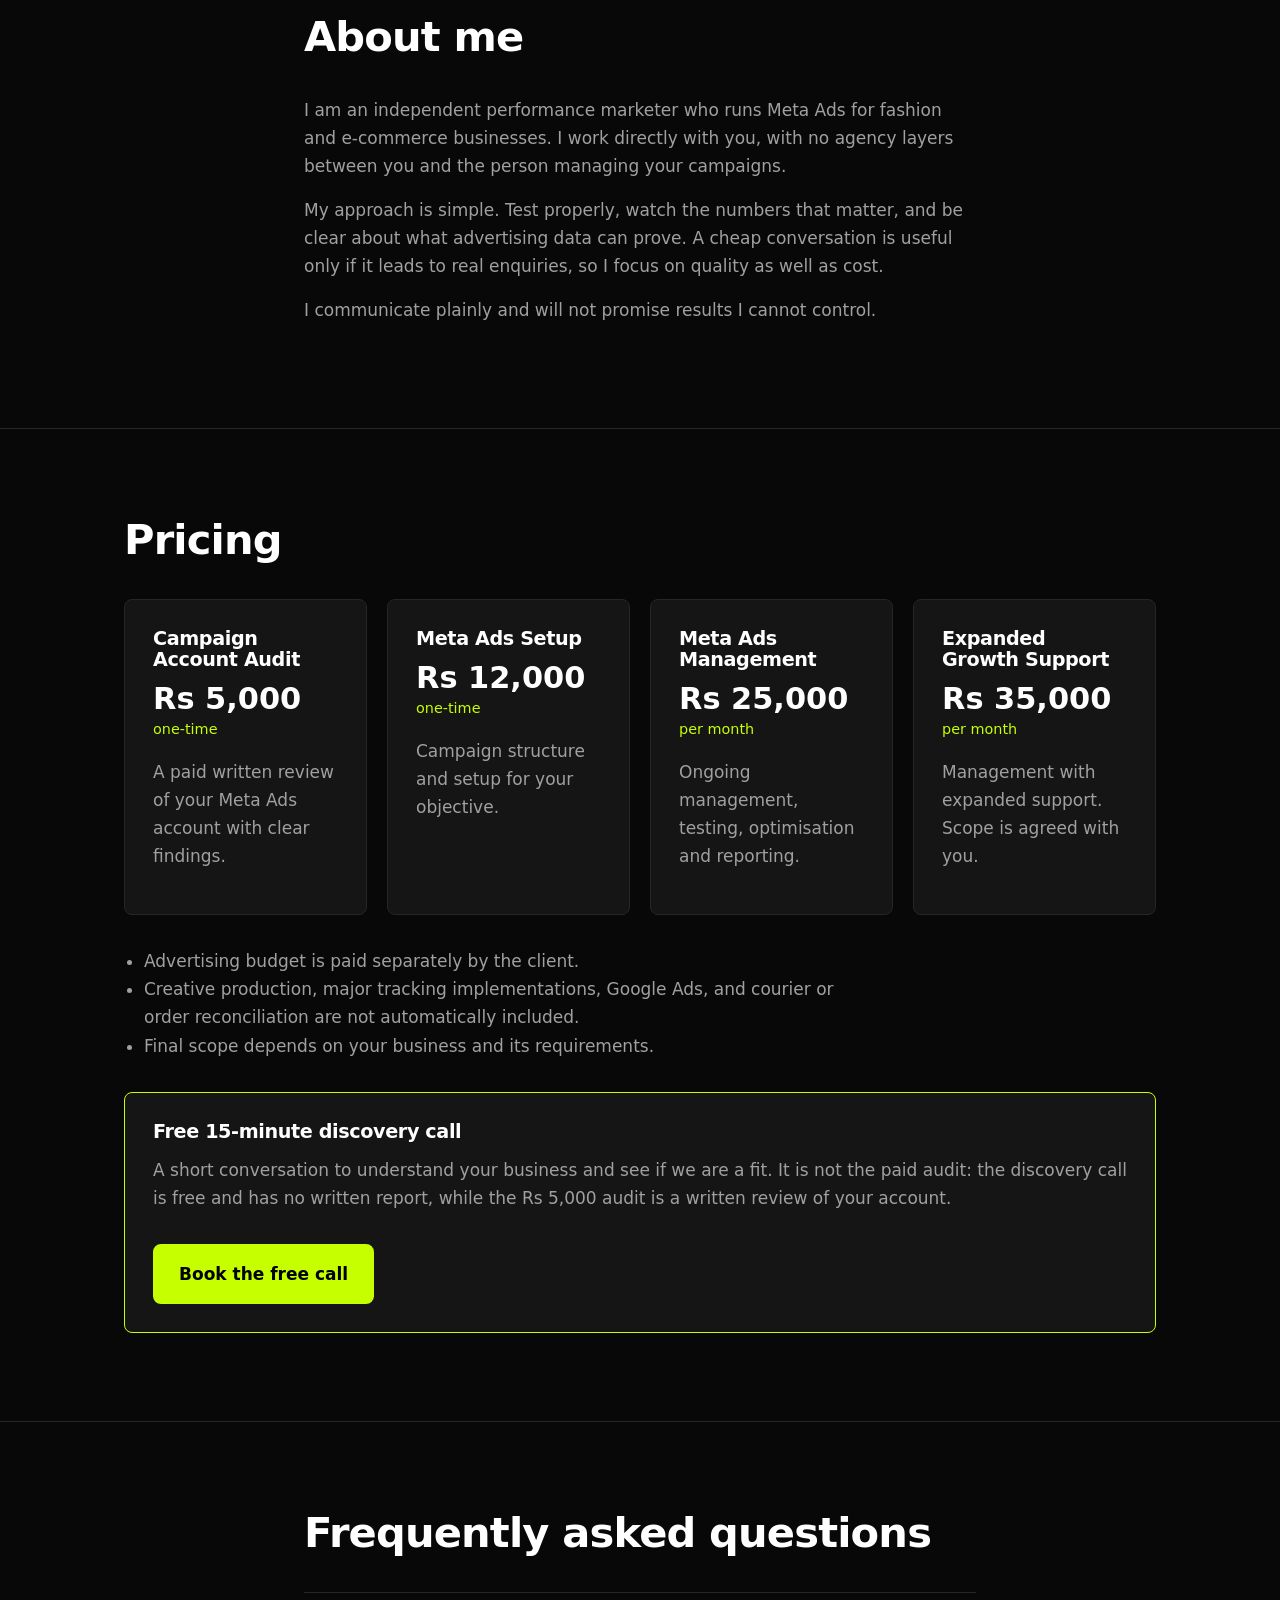
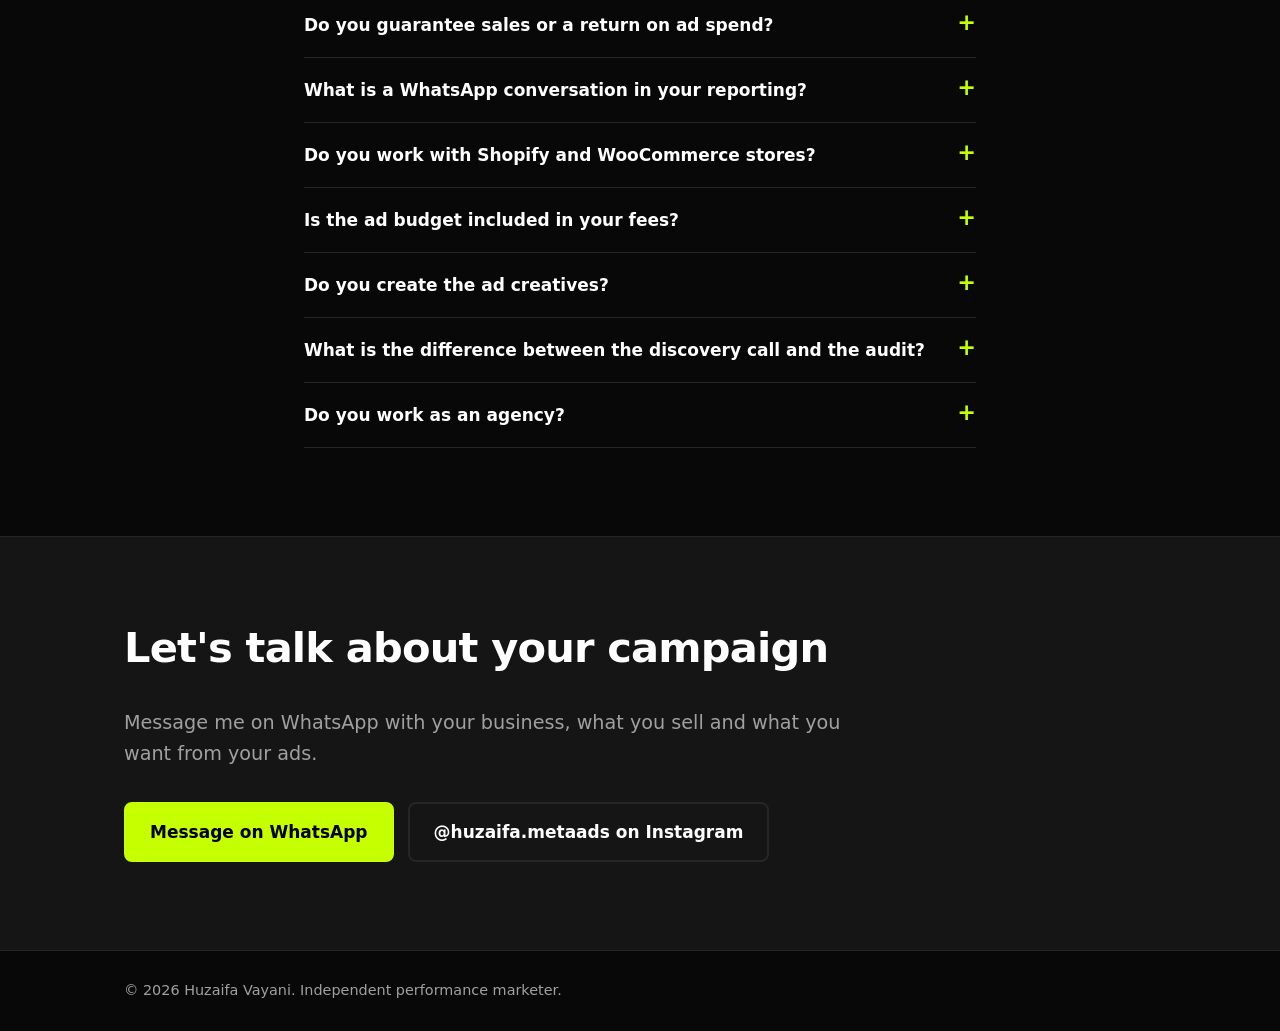
==== commit 55968748: "changing website" ====
--- a/index.html
+++ b/index.html
@@ -2,379 +2,226 @@
 <html lang="en">
 <head>
 <meta charset="utf-8">
-<meta name="viewport" content="width=device-width, initial-scale=1, viewport-fit=cover">
-<title>Huzaifa Vayani</title>
-<link rel="icon" type="image/svg+xml" href="data:image/svg+xml,%3Csvg xmlns='http://www.w3.org/2000/svg' viewBox='0 -5 200 200'%3E%3Crect x='0' y='-5' width='200' height='200' rx='36' fill='%23000'/%3E%3Cg fill='none' stroke='%23bcec0f' stroke-width='22' stroke-linecap='round'%3E%3Cpath d='M74.7 76.2A33 33 0 1 1 125.3 76.2'/%3E%3Cpath d='M82.5 147.6A33 33 0 1 1 59.2 102.8'/%3E%3Cpath d='M117.5 147.6A33 33 0 1 0 140.8 102.8'/%3E%3C/g%3E%3Cpath d='M100 90Q100 112 122 112Q100 112 100 134Q100 112 78 112Q100 112 100 90Z' fill='%23bcec0f'/%3E%3C/svg%3E">
-<link rel="preconnect" href="https://fonts.googleapis.com">
-<link href="https://fonts.googleapis.com/css2?family=Space+Grotesk:wght@400;500;700&family=Inter:wght@400;500&display=swap" rel="stylesheet">
-<style>
-:root{
-  --bg:#000; --surface:#0d0d0d; --line:#2a2a2a; --text:#f4f4f0; --muted:#a8a8a0;
-  --lime:#bcec0f; --on-lime:#0a0a0a; --lime-text:#bcec0f;
-  --display:"Space Grotesk",system-ui,sans-serif; --body:"Inter",system-ui,sans-serif;
-  color-scheme:dark; box-sizing:border-box;
-  padding-top:env(safe-area-inset-top,0px); padding-bottom:env(safe-area-inset-bottom,0px);
-}
-html{scroll-padding-top:env(safe-area-inset-top,0px);scroll-behavior:smooth}
-*{box-sizing:border-box}
-body{margin:0;background:var(--bg);color:var(--text);font:400 17px/1.6 var(--body)}
-.wrap{max-width:1040px;margin:0 auto;padding:0 22px}
-section{padding:72px 0}
-h1,h2,h3{font-family:var(--display);line-height:1.08;margin:0 0 .5em;letter-spacing:-.02em}
-h1{font-size:clamp(2.5rem,7.5vw,4.9rem);font-weight:700}
-h2{font-size:clamp(1.8rem,4.2vw,2.8rem);font-weight:700;max-width:20ch}
-h3{font-size:1.2rem;font-weight:500;letter-spacing:-.01em}
-p{margin:0 0 1em;max-width:62ch}
-.muted{color:var(--muted)}
-a{color:inherit}
-:focus-visible{outline:3px solid var(--lime);outline-offset:3px}
-header{position:sticky;top:0;z-index:20;background:var(--bg);border-bottom:1px solid var(--line);padding-top:env(safe-area-inset-top,0px)}
-.nav{display:flex;align-items:center;justify-content:space-between;height:64px}
-.brand{display:flex;align-items:center;gap:10px;font:700 1.1rem var(--display);text-decoration:none;animation:brandIn .7s ease-out both}
-.brand svg{width:34px;height:32px}
-@keyframes brandIn{from{opacity:0;transform:translateY(-6px)}to{opacity:1;transform:none}}
-.btn{display:inline-block;background:var(--lime);color:var(--on-lime);font:700 1rem var(--display);padding:14px 24px;border-radius:999px;text-decoration:none;border:0;cursor:pointer}
-.btn:hover{filter:brightness(1.07)}
-.btn.small{padding:9px 18px;font-size:.92rem}
-.btn.ghost{background:transparent;color:var(--text);border:1px solid var(--line)}
-.hero{padding:36px 22px 52px;display:grid;gap:26px;grid-template-columns:1fr;align-items:center}
-.hero>*{min-width:0}
-.hero .mark{width:96px;height:auto;justify-self:start;order:-1}
-.hero p.lead{font-size:1.2rem;color:var(--muted)}
-.cta-row{display:flex;flex-wrap:wrap;gap:12px;margin-top:26px}
-@media(max-width:559px){h1{font-size:2.15rem}.hero p.lead{font-size:1.05rem}.cta-row .btn{width:100%;text-align:center}}
-@media(min-width:860px){.hero{grid-template-columns:1.5fr 1fr;padding:64px 22px 80px;gap:40px}.hero .mark{width:100%;order:0;justify-self:center}}
-.mark .pulse{transform-origin:100px 112px;animation:pulse 3.2s ease-in-out 1}
-@keyframes pulse{0%{transform:scale(.4);opacity:0}60%{transform:scale(1.25)}100%{transform:scale(1);opacity:1}}
-@media(prefers-reduced-motion:reduce){.brand,.mark .pulse{animation:none}html{scroll-behavior:auto}}
-.split{display:grid;gap:18px;grid-template-columns:1fr}
-@media(min-width:760px){.split.two{grid-template-columns:1fr 1fr}.split.three{grid-template-columns:repeat(3,1fr)}}
-.card{background:var(--surface);border:1px solid var(--line);border-radius:18px;padding:26px}
-.card p{margin:0;color:var(--muted)}
-.leak{border-left:4px solid var(--lime)}
-.band{background:var(--surface);border-block:1px solid var(--line)}
-.table{width:100%;border-collapse:collapse;margin-top:10px}
-.table th,.table td{text-align:left;padding:14px 12px;border-bottom:1px solid var(--line);vertical-align:top}
-.table th{font:500 .95rem var(--display);color:var(--muted)}
-.scroll{overflow-x:auto}
-.say{font-style:italic;color:var(--lime-text);font-size:1.15rem}
-.steps{counter-reset:s;list-style:none;padding:0;margin:0;display:grid;gap:18px}
-.steps li{counter-increment:s;display:grid;grid-template-columns:48px 1fr;gap:14px}
-.steps li::before{content:counter(s);display:grid;place-items:center;width:44px;height:44px;border-radius:50%;background:var(--lime);color:var(--on-lime);font:700 1.1rem var(--display)}
-.steps h3{margin:0 0 .2em}.steps p{margin:0;color:var(--muted)}
-.audit-list{list-style:none;padding:0;margin:0;display:grid;gap:12px}
-.audit-list li{padding-left:30px;position:relative}
-.audit-list li::before{content:"";position:absolute;left:0;top:.45em;width:14px;height:14px;background:var(--lime);clip-path:polygon(50% 0,62% 38%,100% 50%,62% 62%,50% 100%,38% 62%,0 50%,38% 38%)}
-.tag{display:inline-block;border:1px solid var(--lime);color:var(--lime-text);border-radius:999px;padding:4px 14px;font:500 .9rem var(--display);margin:0 0 14px}
-form{display:grid;gap:16px;background:var(--surface);border:1px solid var(--line);border-radius:22px;padding:28px;max-width:640px}
-label{display:grid;gap:6px;font:500 .95rem var(--display)}
-input,select,textarea{font:400 1rem var(--body);background:var(--bg);color:var(--text);border:1px solid var(--line);border-radius:12px;padding:13px 14px;width:100%}
-.hint{font-size:.88rem;color:var(--muted);margin:0}
-#msg{min-height:1.4em;color:var(--lime-text);font-weight:500;margin:0}
-.err{color:#ff6b5e!important}
-.direct{margin-top:22px;max-width:640px}
-.plans{display:grid;gap:18px;grid-template-columns:1fr;margin-top:28px}
-@media(min-width:900px){.plans{grid-template-columns:repeat(3,1fr)}}
-.plan{display:flex;flex-direction:column;background:var(--bg);border:1px solid var(--line);border-radius:22px;padding:28px}
-.plan h3{margin:0 0 .3em;color:var(--muted)}
-.price{font:700 clamp(2.2rem,5vw,2.9rem)/1 var(--display);color:var(--lime-text);letter-spacing:-.03em}
-.unit{color:var(--muted);margin:.4em 0 1.2em}
-.plan .audit-list{margin:0 0 1.2em;padding-top:1.2em;border-top:1px solid var(--line)}
-.plan .for{color:var(--muted);font-size:.95rem;margin-top:auto}
-.plan .btn{text-align:center;margin-top:18px}
-.note{margin-top:22px;color:var(--muted)}
-details{border-bottom:1px solid var(--line);padding:18px 0}
-summary{cursor:pointer;font:500 1.12rem var(--display)}
-details p{margin:.8em 0 0;color:var(--muted)}
-footer{padding:40px 0 56px;color:var(--muted);font-size:.92rem;border-top:1px solid var(--line)}
-</style>
+<meta name="viewport" content="width=device-width, initial-scale=1">
+<title>Huzaifa Vayani | Performance Marketer for Fashion &amp; E-commerce Brands</title>
+<meta name="description" content="Independent performance marketer running Meta Ads for fashion and e-commerce brands. WhatsApp lead generation and website advertising with structured testing and honest reporting.">
+<meta name="theme-color" content="#080808">
+<meta property="og:title" content="Huzaifa Vayani | Performance Marketer">
+<meta property="og:description" content="More than clicks. Marketing you can measure.">
+<meta property="og:type" content="website">
+<meta property="og:image" content="assets/logo-512.png">
+<link rel="icon" href="favicon.ico" sizes="any">
+<link rel="icon" type="image/png" sizes="32x32" href="assets/favicon-32.png">
+<link rel="icon" type="image/png" sizes="48x48" href="assets/favicon-48.png">
+<link rel="apple-touch-icon" href="assets/apple-touch-icon.png">
+<link rel="stylesheet" href="css/style.css">
+<!-- Meta Pixel base code. Add further events (e.g. fbq('track','Contact')) below PageView only after you have set them up and tested them in Events Manager. -->
+<script>
+!function(f,b,e,v,n,t,s){if(f.fbq)return;n=f.fbq=function(){n.callMethod?n.callMethod.apply(n,arguments):n.queue.push(arguments)};if(!f._fbq)f._fbq=n;n.push=n;n.loaded=!0;n.version='2.0';n.queue=[];t=b.createElement(e);t.async=!0;t.src=v;s=b.getElementsByTagName(e)[0];s.parentNode.insertBefore(t,s)}(window,document,'script','https://connect.facebook.net/en_US/fbevents.js');
+fbq('init','29265335063096485');
+fbq('track','PageView');
+</script>
+<noscript><img height="1" width="1" style="display:none" alt="" src="https://www.facebook.com/tr?id=29265335063096485&amp;ev=PageView&amp;noscript=1"></noscript>
 </head>
 <body>
-
-<header>
- <script>
-!function(f,b,e,v,n,t,s)
-{if(f.fbq)return;n=f.fbq=function(){n.callMethod?
-n.callMethod.apply(n,arguments):n.queue.push(arguments)};
-if(!f._fbq)f._fbq=n;n.push=n;n.loaded=!0;n.version='2.0';
-n.queue=[];t=b.createElement(e);t.async=!0;
-t.src=v;s=b.getElementsByTagName(e)[0];
-s.parentNode.insertBefore(t,s)}(window,document,'script',
-'https://connect.facebook.net/en_US/fbevents.js');
- fbq('init', '29265335063096485'); 
-fbq('track', 'PageView');
-</script>
-<noscript>
- <img height="1" width="1" 
-  src="https://www.facebook.com/tr?id=29265335063096485&ev=PageView
-  &noscript=1"/>
-</noscript>
-  <div class="wrap nav">
-    <a class="brand" href="#top" aria-label="Brand home">
-      <svg viewBox="0 0 200 190" aria-hidden="true" fill="none" stroke="var(--lime)" stroke-width="22" stroke-linecap="round">
-        <path d="M74.7 76.2A33 33 0 1 1 125.3 76.2"/>
-        <path d="M82.5 147.6A33 33 0 1 1 59.2 102.8"/>
-        <path d="M117.5 147.6A33 33 0 1 0 140.8 102.8"/>
-        <path d="M100 90Q100 112 122 112Q100 112 100 134Q100 112 78 112Q100 112 100 90Z" fill="var(--lime)" stroke="none"/>
-      </svg>
-      <span id="brandName">Huzaifa Vayani</span>
-    </a>
-    <a class="btn small" href="#audit">Book the audit</a>
+<a class="skip" href="#main">Skip to content</a>
+<header class="top">
+  <div class="wrap bar">
+    <a class="logo" href="#top">Huzaifa Vayani</a>
+    <button class="menu" aria-expanded="false" aria-controls="nav">Menu</button>
+    <nav id="nav" aria-label="Main">
+      <a href="#help">Who I help</a><a href="#services">Services</a><a href="#work">Work</a><a href="#process">Process</a><a href="#pricing">Pricing</a><a href="#faq">FAQ</a>
+      <a class="btn small" href="https://wa.me/923072061061" target="_blank" rel="noopener">WhatsApp</a>
+    </nav>
   </div>
 </header>
 
-<main id="top">
-<div class="wrap hero">
-  <div>
-    <h1>Your ROAS looks fine. Is the cash showing up?</h1>
-    <p class="lead">I fix Meta and Google ad tracking and match your ad spend to the orders customers actually kept, so Pakistani fashion brands see profit per order, not just a ROAS number.</p>
-    <div class="cta-row">
-      <a class="btn" href="#audit">Request your kept-order audit</a>
-      <a class="btn ghost" href="#leaks">See what I check</a>
-    </div>
-    <p class="muted" style="margin-top:18px;font-size:.95rem">No ROAS promises. I promise what I will measure, and I report it plainly.</p>
-  </div>
-  <svg class="mark" viewBox="0 0 200 190" role="img" aria-label="Three arcs with a four-point star between them" fill="none" stroke="var(--lime)" stroke-width="22" stroke-linecap="round">
-    <path d="M74.7 76.2A33 33 0 1 1 125.3 76.2"/>
-    <path d="M82.5 147.6A33 33 0 1 1 59.2 102.8"/>
-    <path d="M117.5 147.6A33 33 0 1 0 140.8 102.8"/>
-    <path class="pulse" d="M100 90Q100 112 122 112Q100 112 100 134Q100 112 78 112Q100 112 100 90Z" fill="var(--lime)" stroke="none"/>
-  </svg>
-</div>
-
-<!--
-CASE STUDY: delete the comment markers around this block once you have real N.S Fashion numbers, then fill in every [bracket].
-<section id="proof">
-  <div class="wrap">
-    <h2>What this looks like in practice</h2>
-    <div class="card" style="margin-top:24px">
-      <p class="tag">N.S Fashion · [city] · [short descriptor]</p>
-      <h3>The problem</h3><p>[One line.]</p>
-      <h3 style="margin-top:1em">What I found</h3>
-      <ul class="audit-list"><li>[Finding 1 with a number]</li><li>[Finding 2 with a number]</li></ul>
-      <h3 style="margin-top:1em">What changed</h3>
-      <ul class="audit-list"><li>[Action 1 and measured result]</li><li>[Action 2 and measured result]</li></ul>
-      <h3 style="margin-top:1em">Result</h3><p>[One number the owner cares about.]</p>
-      <p class="say">“[One-line quote from the owner]” [Name], N.S Fashion</p>
-    </div>
-  </div>
-</section>
--->
-
-<section class="band">
-  <div class="wrap">
-    <h2>Sale mein orders bohat aate hain. Cash kahan hai?</h2>
-    <p>Eid, Azadi sale, winter weddings, 11.11 and 12.12 bring order spikes. They also bring exchanges, returns and thin margins. Meta only shows the order at checkout. It does not show what happened after the rider left.</p>
-    <div class="scroll">
-    <table class="table">
-      <tr><th>What your Ads Manager says</th><th>What actually happened</th></tr>
-      <tr><td>100 purchases</td><td>Some parcels never delivered (RTO), some came back for size or fit, some orders never reached the Pixel at all</td></tr>
-      <tr><td>Good ROAS in sale week</td><td>Discounted prices, returns and delivery costs can leave very little margin per order</td></tr>
-      <tr><td>Ads are working</td><td>Some ads may still be pushing sizes or designs that sold out</td></tr>
-    </table>
-    </div>
-  </div>
-</section>
-
-<section id="leaks">
-  <div class="wrap">
-    <h2>Four leaks I look for in a fashion store</h2>
-    <div class="split two" style="margin-top:28px">
-      <div class="card leak"><h3>Tracking gaps</h3><p>Pixel and CAPI setup, duplicate or missing purchase events, and orders closed in WhatsApp or Instagram DMs that Meta never sees.</p></div>
-      <div class="card leak"><h3>RTO and exchanges, counted separately</h3><p>Undelivered parcels and size or fit exchanges are different problems. I split them by collection, size, city and courier.</p></div>
-      <div class="card leak"><h3>Sale-period margin</h3><p>Contribution margin per campaign after discounts and returns, so a sale that “worked” does not quietly lose money.</p></div>
-      <div class="card leak"><h3>Spend on sold-out stock</h3><p>Ads still running on sizes or designs you no longer have. Catalog ads with inventory sync help stop this.</p></div>
-    </div>
-  </div>
-</section>
-
-<section class="band">
-  <div class="wrap" style="display:grid;gap:36px">
-    <div>
-      <h2>What you get in the audit</h2>
-      <p><strong class="price" style="font-size:1.8rem">Rs2,000</strong> <span class="muted">one-time, one report and one call. Credited toward Tier 2 if we work together.</span></p>
-      <ul class="audit-list">
-        <li>A tracking check: Pixel, Conversions API, purchase events, DM-order leakage</li>
-        <li>A reconciliation of Meta purchases, Shopify orders, delivered orders and kept orders</li>
-        <li>RTO rate and exchange rate by collection, size, city and courier</li>
-        <li>Contribution margin for your last sale period</li>
-        <li>A Q4 plan covering wedding season, 11.11 and 12.12: budget, tests and a margin check for each sale</li>
-      </ul>
-      <p style="margin-top:18px"><strong>Turnaround:</strong> report within 3 working days of receiving your data.</p>
-      <p class="muted">Sale starting in under 2 weeks? Message me first and I will prioritise the sale-week checks.</p>
-      <p class="muted">I will tell you in the first call what data I need, usually Shopify and courier exports and read-only access to Ads Manager.</p>
-    </div>
-    <div>
-      <h2>How it works</h2>
-      <ol class="steps">
-        <li><div><h3>Send your details</h3><p>Fill the short form below. It opens a WhatsApp message to me.</p></div></li>
-        <li><div><h3>Share your data</h3><p>Order and courier exports plus view-only ad account access. Nothing changes in your account.</p></div></li>
-        <li><div><h3>Get the report and a call</h3><p>I walk you through the numbers and what to fix first, then you decide whether to work together.</p></div></li>
-      </ol>
-    </div>
-  </div>
-</section>
-
-<section>
-  <div class="wrap">
-    <h2>Built for founder-led fashion brands</h2>
-    <div class="split three" style="margin-top:28px">
-      <div class="card"><h3>Good fit</h3><p>Shopify store, Instagram-first audience, regular collection drops, ads running for weeks including non-sale periods.</p></div>
-      <div class="card"><h3>Your goals</h3><p>Drops that sell through without heavy discounting, fewer size exchanges, and ad spend that follows your stock.</p></div>
-      <div class="card"><h3>Not a fit</h3><p>If you want a guaranteed ROAS multiple, I am not the right person. Nobody can honestly promise one.</p></div>
-    </div>
-    <p class="say" style="margin-top:28px">“ROAS acha hai par cash nahi aa raha.” If that sounds familiar, start here.</p>
-  </div>
-</section>
-
-<section class="band" id="about">
-  <div class="wrap">
-    <h2>Who you will be working with</h2>
-    <!-- Add your photo here: <img src="your-photo.jpg" alt="Huzaifa Vayani" width="120" height="120" style="border-radius:50%;object-fit:cover"> -->
-    <p>I am Huzaifa. I run Meta and Google ads and fix tracking for Pakistani fashion brands. I focus on kept orders because a purchase in Ads Manager is not the same as cash in your account.</p>
-    <p class="muted">You can see how I work on Instagram: <a href="https://instagram.com/huzaifa.metaads" rel="noopener">@huzaifa.metaads</a></p>
+<main id="main">
+<section class="hero" id="top">
+  <div class="wrap">
+    <p class="kicker">Huzaifa Vayani, Performance Marketer</p>
+    <h1>More than clicks. Marketing you can measure.</h1>
+    <p class="lead">From WhatsApp enquiries to website purchases, I help fashion and e-commerce businesses make smarter advertising decisions through structured testing, campaign optimisation, and honest reporting.</p>
+    <div class="cta">
+      <a class="btn" href="https://wa.me/923072061061" target="_blank" rel="noopener">Discuss Your Campaign</a>
+      <a class="btn ghost" href="#work">View My Work</a>
+    </div>
+    <dl class="hero-stats">
+      <div><dt>N.S Fashion, Aug to Dec 2024</dt><dd>1,197 WhatsApp conversations</dd></div>
+      <div><dt>Average cost per conversation</dt><dd>Rs 9.65</dd></div>
+    </dl>
+  </div>
+</section>
+
+<section id="help">
+  <div class="wrap">
+    <h2>Businesses I help</h2>
+    <div class="grid two">
+      <article class="card"><h3>Fashion brands</h3><p>Clothing, abaya and apparel businesses that sell through WhatsApp conversations and need steadier, better-qualified enquiries.</p></article>
+      <article class="card"><h3>E-commerce stores</h3><p>Online stores on Shopify, WooCommerce and other platforms that want clearer decisions from their paid advertising data.</p></article>
+    </div>
+  </div>
+</section>
+
+<section id="services">
+  <div class="wrap">
+    <h2>Services</h2>
+    <div class="grid two">
+      <article class="card">
+        <h3>WhatsApp Lead Generation</h3>
+        <p class="tag">Established experience</p>
+        <p>My strongest service. Meta Ads built to start WhatsApp conversations with people who are ready to ask about your products.</p>
+        <ul>
+          <li>Meta Ads campaigns focused on WhatsApp enquiries</li>
+          <li>Campaign setup and management</li>
+          <li>Creative and audience testing</li>
+          <li>Cost-per-conversation optimisation</li>
+          <li>Work to improve enquiry quality</li>
+          <li>Performance analysis and reporting</li>
+        </ul>
+      </article>
+      <article class="card">
+        <h3>Website E-commerce Advertising</h3>
+        <p class="tag alt">Expanding service</p>
+        <p>I am growing this service for businesses that sell through their own website. I will tell you plainly what the data can and cannot show.</p>
+        <ul>
+          <li>Meta Ads for website purchases</li>
+          <li>Shopify and WooCommerce campaigns</li>
+          <li>Product and creative testing</li>
+          <li>Conversion tracking review</li>
+          <li>Purchase funnel analysis</li>
+          <li>Optimisation based on available performance data</li>
+        </ul>
+      </article>
+    </div>
+    <p class="cta-line"><a href="https://wa.me/923072061061" target="_blank" rel="noopener">Not sure which fits? Message me on WhatsApp.</a></p>
+  </div>
+</section>
+
+<section id="work">
+  <div class="wrap">
+    <h2>Selected work: N.S Fashion</h2>
+    <p class="meta">Fashion / Abaya. Meta Ads. Campaigns across more than one period, shown separately below.</p>
+    <h3 class="sub0">August to December 2024: WhatsApp conversations</h3>
+    <div class="metrics">
+      <div class="metric"><span class="num" data-count="1197" data-format="int">1,197</span><span class="lab">WhatsApp conversations</span></div>
+      <div class="metric"><span class="num" data-count="9.65" data-format="rs">Rs 9.65</span><span class="lab">Average cost per conversation</span></div>
+    </div>
+    <p class="body-text">The campaign used Meta Ads to generate WhatsApp enquiries for an abaya brand. Both figures are historical campaign figures I can verify.</p>
+
+    <h3 class="sub">All N.S Fashion campaigns shown here</h3>
+    <div class="tablewrap">
+      <table>
+        <thead><tr><th scope="col">Period</th><th scope="col">Objective</th><th scope="col">Results</th><th scope="col">Cost per result</th><th scope="col">Amount spent</th></tr></thead>
+        <tbody>
+          <tr><td>Aug to Dec 2024</td><td>WhatsApp conversations</td><td>1,197</td><td>Rs 9.65</td><td>Not listed</td></tr>
+          <tr><td>May 1 to 31, 2026</td><td>Messaging conversations</td><td>525</td><td>Rs 3.37</td><td>Rs 1,767.81</td></tr>
+          <tr><td>Oct 1 to 23, 2026</td><td>Profile and page visits (traffic)</td><td>2,220</td><td>Rs 0.97</td><td>Rs 2,155.03</td></tr>
+        </tbody>
+      </table>
+    </div>
+    <p class="body-text note">These are separate campaigns and periods, so I do not add them together. A visit and a conversation are different results and are not compared.</p>
+
+    <div class="ledger" aria-label="What these figures do and do not show">
+      <div class="col yes">
+        <h3>What these figures show</h3>
+        <ul><li>How many people started a WhatsApp conversation from the ads</li><li>What each conversation cost on average</li></ul>
+      </div>
+      <div class="col no">
+        <h3>What they do not show</h3>
+        <ul><li>Revenue or profit</li><li>ROAS</li><li>Website purchases</li><li>Confirmed delivered orders</li><li>Customer lifetime value</li></ul>
+      </div>
+    </div>
+    <p class="body-text">A conversation is an advertising result, not a sale. I report it as exactly that.</p>
+
+    <!-- To add more evidence: save images in /assets and replace each .ph div with <img src="assets/your-file.jpg" alt="Describe the screenshot" loading="lazy"> -->
+
+    <h3 class="sub">N.S Fashion campaign screenshots</h3>
+    <p class="body-text">Screenshots from Meta Ads Manager for the 2026 campaigns above.</p>
+    <div class="shots">
+      <figure>
+        <img src="assets/sales-campaign-may-2026.jpg" width="1907" height="892" loading="lazy" alt="N.S Fashion Meta Ads Manager performance overview for a messaging campaign, May 2026, showing 525 conversations started, Rs3.37 per conversation and Rs1,767.81 spent">
+        <figcaption><strong>Messaging campaign, May 1 to 31, 2026.</strong> 525 conversations started at Rs3.37 each, with Rs1,767.81 spent. Conversations are advertising results, not sales.</figcaption>
+      </figure>
+      <figure>
+        <img src="assets/traffic-campaign-oct-2026.jpg" width="1909" height="897" loading="lazy" alt="N.S Fashion Meta Ads Manager performance overview for a traffic campaign, October 2026, showing 2,220 profile and page visits, Rs0.97 per result and Rs2,155.03 spent">
+        <figcaption><strong>Traffic campaign, Oct 1 to 23, 2026.</strong> 2,220 profile and page visits at Rs0.97 each, with Rs2,155.03 spent. Visits are not enquiries or sales.</figcaption>
+      </figure>
+    </div>
+    <p class="cta-line"><a href="https://wa.me/923072061061" target="_blank" rel="noopener">Want a campaign like this reviewed? Discuss yours.</a></p>
+  </div>
+</section>
+
+<section id="process">
+  <div class="wrap">
+    <h2>How I work</h2>
+    <ol class="steps">
+      <li><h3>Research</h3><p>Your products, customers, offers and past ad data, before any money is spent.</p></li>
+      <li><h3>Strategy</h3><p>A clear objective, audience plan and budget approach agreed with you.</p></li>
+      <li><h3>Testing</h3><p>Structured tests of creatives and audiences, changing one thing at a time where possible.</p></li>
+      <li><h3>Optimisation</h3><p>Budget moves toward what performs and away from what does not.</p></li>
+      <li><h3>Reporting</h3><p>Honest reports that separate ad metrics from business outcomes.</p></li>
+    </ol>
+  </div>
+</section>
+
+<section id="about">
+  <div class="wrap narrow">
+    <h2>About me</h2>
+    <p class="body-text">I am an independent performance marketer who runs Meta Ads for fashion and e-commerce businesses. I work directly with you, with no agency layers between you and the person managing your campaigns.</p>
+    <p class="body-text">My approach is simple. Test properly, watch the numbers that matter, and be clear about what advertising data can prove. A cheap conversation is useful only if it leads to real enquiries, so I focus on quality as well as cost.</p>
+    <p class="body-text">I communicate plainly and will not promise results I cannot control.</p>
   </div>
 </section>
 
 <section id="pricing">
   <div class="wrap">
-    <h2>Simple pricing, three ways to start</h2>
-    <p class="muted">Pick the one that matches where your brand is today. Not sure which? Message me and I will tell you.</p>
-    <div class="plans">
-      <article class="plan">
-        <h3>Tier 1: Getting started</h3>
-        <div class="price">Rs8,000</div>
-        <div class="unit">one-time setup fee</div>
-        <ul class="audit-list">
-          <li>Meta ads account setup</li>
-          <li>Google ads account setup</li>
-          <li>Pixel and CAPI tracking setup</li>
-        </ul>
-        <p class="for">Best for brands starting from zero, with no ad account or tracking set up.</p>
-        <a class="btn ghost" href="#audit">Ask about Tier 1</a>
-      </article>
-      <article class="plan">
-        <h3>Tier 2: Ongoing management</h3>
-        <div class="price">Rs17,000</div>
-        <div class="unit">per month</div>
-        <ul class="audit-list">
-          <li>Everything in Tier 1, setup included with no separate Rs8,000 fee</li>
-          <li>Ongoing Meta and Google ads management</li>
-          <li>Weekly reporting with real numbers, in plain language</li>
-          <li>Results judged on weekly reports, not single days</li>
-        </ul>
-        <p class="for">Best for brands already running ads that want someone watching the account every week.</p>
-        <a class="btn" href="#audit">Ask about Tier 2</a>
-      </article>
-      <article class="plan">
-        <h3>Tier 3: Priority</h3>
-        <div class="price">Rs25,000</div>
-        <div class="unit">per month</div>
-        <ul class="audit-list">
-          <li>Everything in Tier 2</li>
-          <li><strong>Monthly courier and RTO performance breakdown, by courier</strong></li>
-          <li>Priority support with replies within 2 hours</li>
-          <li>Ad creative testing: 2–3 variations tested every month, winner reported</li>
-          <li>Results judged on weekly reports, not single days</li>
-        </ul>
-        <p class="for">Best for brands where slow replies and unclear RTO are quietly costing money.</p>
-        <a class="btn ghost" href="#audit">Ask about Tier 3</a>
-      </article>
-    </div>
-    <p class="note">Ad spend is separate. You pay Meta and Google directly, not me.</p>
-  </div>
-</section>
-
-<section id="audit" class="band">
-  <div class="wrap">
-    <h2>Request your kept-order audit</h2>
-    <p class="muted">Tell me about your store. I reply on WhatsApp, usually within one working day. The kept-order audit is Rs2,000 (credited toward Tier 2), and I confirm payment details before you share any data.</p>
-    <form id="leadForm" novalidate>
-      <label>Your name<input name="name" autocomplete="name" required></label>
-      <label>Brand name<input name="brand" autocomplete="organization" required></label>
-      <label>Website or Instagram link<input name="site" placeholder="yourbrand.com or instagram.com/yourbrand" required></label>
-      <label>Monthly Meta ad spend
-        <select name="spend">
-          <option value="Under Rs100k">Under Rs100k</option>
-          <option value="Rs100k–300k">Rs100k–300k</option>
-          <option value="Rs300k–1M">Rs300k–1M</option>
-          <option value="Over Rs1M">Over Rs1M</option>
-          <option value="Not running ads yet">Not running ads yet</option>
-        </select>
-      </label>
-      <label>Biggest problem right now
-        <select name="problem">
-          <option>Too many returns or exchanges</option>
-          <option>ROAS is good but profit is low</option>
-          <option>Not sure my tracking is correct</option>
-          <option>Ads keep running on sold-out designs</option>
-          <option>Planning Q4 and sale season</option>
-        </select>
-      </label>
-      <label>Which plan are you interested in?
-        <select name="plan">
-          <option>Not sure yet</option>
-          <option>Kept-order audit (Rs2,000, credited toward Tier 2)</option>
-          <option>Tier 1: Getting started (Rs8,000 setup)</option>
-          <option>Tier 2: Ongoing management (Rs17,000/month)</option>
-          <option>Tier 3: Priority (Rs25,000/month)</option>
-        </select>
-      </label>
-      <label>Your WhatsApp number<input name="phone" type="tel" autocomplete="tel" placeholder="03XX XXXXXXX" required></label>
-      <button class="btn" type="submit">Send on WhatsApp</button>
-      <p id="msg" role="status"></p>
-      <p class="hint">Submitting opens WhatsApp with your answers filled in. You press send.</p>
-    </form>
-    <p class="direct muted">Prefer to just chat? <a class="btn ghost small" id="directWa" href="#" target="_blank" rel="noopener">Message me on WhatsApp</a></p>
-  </div>
-</section>
-
-<section>
-  <div class="wrap">
-    <h2>Questions owners ask</h2>
-    <details><summary>Do you guarantee ROAS?</summary><p>No. ROAS claims are easy to make and hard to verify. I commit to what I measure and report: tracked purchases, kept orders and margin.</p></details>
-    <details><summary>Will you reduce my RTO?</summary><p>Cheap tools already handle COD confirmation calls and risk scores. I focus on connecting ad spend to kept orders, so you can see which campaigns bring buyers who keep their order.</p></details>
-    <details><summary>What access do you need?</summary><p>View-only access to your ad account and your Shopify and courier exports. I do not change anything during the audit.</p></details>
-    <details><summary>How long does the audit take?</summary><p>The report is ready within 3 working days of receiving your data. If a sale is coming up soon, message me first and I will prioritise the sale-week checks.</p></details>
-    <details><summary>Do you also test ad creatives?</summary><p>Yes, on Tier 3. I test 2–3 creative variations every month and report the winner.</p></details>
-    <details><summary>What does the audit cost?</summary><p>The kept-order audit is a one-time Rs2,000. You get the report and a call to walk through it. If you then start Tier 2, the Rs2,000 is credited toward it.</p></details>
-    <details><summary>Is ad spend included in the price?</summary><p>No. Ad spend is separate. You pay Meta and Google directly, not me.</p></details>
-    <details><summary>Which plan should I pick?</summary><p>Starting from zero with no ad account or tracking: Tier 1. Already running ads and want weekly eyes on them: Tier 2. Slow replies and unclear RTO costing you money: Tier 3.</p></details>
+    <h2>Pricing</h2>
+    <div class="grid four">
+      <article class="card price"><h3>Campaign Account Audit</h3><p class="amt">Rs 5,000</p><p class="per">one-time</p><p>A paid written review of your Meta Ads account with clear findings.</p></article>
+      <article class="card price"><h3>Meta Ads Setup</h3><p class="amt">Rs 12,000</p><p class="per">one-time</p><p>Campaign structure and setup for your objective.</p></article>
+      <article class="card price"><h3>Meta Ads Management</h3><p class="amt">Rs 25,000</p><p class="per">per month</p><p>Ongoing management, testing, optimisation and reporting.</p></article>
+      <article class="card price"><h3>Expanded Growth Support</h3><p class="amt">Rs 35,000</p><p class="per">per month</p><p>Management with expanded support. Scope is agreed with you.</p></article>
+    </div>
+    <ul class="notes">
+      <li>Advertising budget is paid separately by the client.</li>
+      <li>Creative production, major tracking implementations, Google Ads, and courier or order reconciliation are not automatically included.</li>
+      <li>Final scope depends on your business and its requirements.</li>
+    </ul>
+    <div class="card call">
+      <h3>Free 15-minute discovery call</h3>
+      <p>A short conversation to understand your business and see if we are a fit. It is not the paid audit: the discovery call is free and has no written report, while the Rs 5,000 audit is a written review of your account.</p>
+      <a class="btn" href="https://wa.me/923072061061?text=Hi%20Huzaifa%2C%20I%27d%20like%20to%20book%20a%2015-minute%20discovery%20call." target="_blank" rel="noopener">Book the free call</a>
+    </div>
+  </div>
+</section>
+
+<section id="faq">
+  <div class="wrap narrow">
+    <h2>Frequently asked questions</h2>
+    <details><summary>Do you guarantee sales or a return on ad spend?</summary><p>No. Nobody can honestly guarantee that. I control campaign setup, testing and optimisation. Sales also depend on your product, price, offer, website and how enquiries are handled.</p></details>
+    <details><summary>What is a WhatsApp conversation in your reporting?</summary><p>It is a person who started a chat with your business after seeing an ad. It is a lead, not a sale, and I report it that way.</p></details>
+    <details><summary>Do you work with Shopify and WooCommerce stores?</summary><p>Yes. Website advertising is a service I am expanding. I will be clear about what I can do now and what needs extra tracking work.</p></details>
+    <details><summary>Is the ad budget included in your fees?</summary><p>No. You pay the advertising budget to Meta directly. My fees are separate.</p></details>
+    <details><summary>Do you create the ad creatives?</summary><p>Creative production is not automatically included. I advise on creative testing, and we can agree scope if you want more.</p></details>
+    <details><summary>What is the difference between the discovery call and the audit?</summary><p>The 15-minute call is free and is a conversation. The audit costs Rs 5,000 and gives you a written review of your account.</p></details>
+    <details><summary>Do you work as an agency?</summary><p>No. I am an independent marketer, and you work with me directly.</p></details>
+  </div>
+</section>
+
+<section id="contact" class="contact">
+  <div class="wrap">
+    <h2>Let's talk about your campaign</h2>
+    <p class="lead">Message me on WhatsApp with your business, what you sell and what you want from your ads.</p>
+    <div class="cta">
+      <a class="btn" href="https://wa.me/923072061061" target="_blank" rel="noopener">Message on WhatsApp</a>
+      <a class="btn ghost" href="https://instagram.com/huzaifa.metaads" target="_blank" rel="noopener">@huzaifa.metaads on Instagram</a>
+    </div>
   </div>
 </section>
 </main>
 
-<footer>
-  <div class="wrap">
-    <span id="footName">Huzaifa Vayani</span> · Meta and Google ads, Pixel and CAPI for fashion brands in Pakistan. Instagram: <a href="https://instagram.com/huzaifa.metaads" rel="noopener">@huzaifa.metaads</a>
-  </div>
-</footer>
-
-<script>
-const WHATSAPP_NUMBER = "923072061061"; // country code + number, digits only
-const BRAND_NAME = "Huzaifa Vayani";
-const SHEET_URL = "https://script.google.com/macros/s/AKfycbzgTWGUyIKD4hWfhFuhlJBvWr_T5pJtDRyaUB2udoNid53DBvUDJ9aLgxaZufmj9ieS/exec";
-document.getElementById("brandName").textContent = BRAND_NAME;
-document.getElementById("footName").textContent = BRAND_NAME;
-document.getElementById("directWa").href = "https://wa.me/" + WHATSAPP_NUMBER + "?text=" + encodeURIComponent("Hi, I saw your website and have a question.");
-
-document.getElementById("leadForm").addEventListener("submit", function(e){
-  e.preventDefault();
-  var f = e.target, msg = document.getElementById("msg");
-  var d = {};
-  ["name","brand","site","spend","problem","plan","phone"].forEach(function(k){ d[k] = (f.elements[k].value || "").trim(); });
-  if(!d.name || !d.brand || !d.site || !d.phone){
-    msg.className = "err";
-    msg.textContent = "Please fill in your name, brand, website or Instagram link, and WhatsApp number.";
-    return;
-  }
-  var text = "Hi, I would like the kept-order audit.\n" +
-    "Name: " + d.name + "\nBrand: " + d.brand + "\nSite: " + d.site +
-    "\nMeta spend: " + d.spend + "\nBiggest problem: " + d.problem + "\nPlan: " + d.plan + "\nMy WhatsApp: " + d.phone;
-  msg.className = "";
-  msg.textContent = "Opening WhatsApp. Press send to submit your request.";
-  window.open("https://wa.me/" + WHATSAPP_NUMBER + "?text=" + encodeURIComponent(text), "_blank", "noopener");
-});
-</script>
+<footer><div class="wrap"><p>&copy; <span id="yr">2026</span> Huzaifa Vayani. Independent performance marketer.</p></div></footer>
+<script src="js/main.js" defer></script>
 </body>
-</html>+</html>
--- a/css/style.css
+++ b/css/style.css
@@ -0,0 +1,129 @@
+:root{--bg:#080808;--accent:#C6FF00;--text:#fff;--muted:#A0A0A0;--card:#151515;--line:#262626;--r:8px}
+*{box-sizing:border-box}
+html{scroll-behavior:smooth;scroll-padding-top:72px}
+body{margin:0;background:var(--bg);color:var(--text);font:17px/1.65 system-ui,-apple-system,"Segoe UI",Roboto,sans-serif;-webkit-font-smoothing:antialiased}
+a{color:inherit}
+:focus-visible{outline:3px solid var(--accent);outline-offset:3px}
+.wrap{max-width:1080px;margin:0 auto;padding:0 24px}
+.narrow{max-width:720px}
+.skip{position:absolute;left:-999px;background:var(--accent);color:#000;padding:8px 14px;z-index:20}
+.skip:focus{left:8px;top:8px}
+section{padding:88px 0;border-top:1px solid var(--line)}
+h1,h2,h3{line-height:1.1;margin:0;letter-spacing:-.02em}
+h1{font-size:clamp(2.6rem,7.5vw,5.4rem);font-weight:800;max-width:15ch}
+h2{font-size:clamp(1.8rem,4vw,2.6rem);font-weight:750;margin-bottom:36px}
+h3{font-size:1.2rem;margin-bottom:10px}
+p{margin:0 0 16px}
+.lead{font-size:1.2rem;color:var(--muted);max-width:60ch}
+.body-text{color:var(--muted);max-width:62ch}
+.meta{color:var(--muted);margin:-20px 0 32px}
+.kicker{color:var(--accent);font-weight:600;margin-bottom:28px}
+
+.top{position:sticky;top:0;z-index:10;background:rgba(8,8,8,.92);backdrop-filter:blur(8px);border-bottom:1px solid var(--line)}
+.bar{display:flex;align-items:center;justify-content:space-between;height:64px}
+.logo{font-weight:750;text-decoration:none}
+nav{display:flex;gap:22px;align-items:center}
+nav a{text-decoration:none;color:var(--muted);font-size:.95rem}
+nav a:hover{color:var(--text)}
+.menu{display:none;background:none;color:var(--text);border:1px solid var(--line);border-radius:var(--r);padding:8px 14px;font:inherit;cursor:pointer}
+
+.btn{display:inline-block;background:var(--accent);color:#000!important;font-weight:700;text-decoration:none;padding:14px 24px;border-radius:var(--r);border:2px solid var(--accent);transition:background .15s,color .15s}
+.btn:hover{background:transparent;color:var(--accent)!important}
+.btn.ghost{background:transparent;color:var(--text)!important;border-color:var(--line)}
+.btn.ghost:hover{border-color:var(--accent);color:var(--accent)!important}
+.btn.small{padding:8px 16px;font-size:.9rem}
+.cta{display:flex;flex-wrap:wrap;gap:14px;margin-top:32px}
+.cta-line{margin-top:28px}
+.cta-line a{color:var(--accent);text-underline-offset:4px}
+
+.hero{padding:96px 0 72px;border-top:0}
+.hero h1,.hero .lead{animation:rise .7s ease both}
+.hero .lead{animation-delay:.12s;margin-top:28px}
+@keyframes rise{from{opacity:0;transform:translateY(14px)}to{opacity:1;transform:none}}
+.hero-stats{display:flex;flex-wrap:wrap;gap:40px;margin:64px 0 0;padding-top:28px;border-top:1px solid var(--line)}
+.hero-stats dt{color:var(--muted);font-size:.9rem}
+.hero-stats dd{margin:4px 0 0;font-size:1.3rem;font-weight:700;color:var(--accent)}
+
+.grid{display:grid;gap:20px}
+.two{grid-template-columns:repeat(2,1fr)}
+.four{grid-template-columns:repeat(4,1fr)}
+.card{background:var(--card);border:1px solid var(--line);border-radius:var(--r);padding:28px}
+.card p{color:var(--muted)}
+.card ul{margin:0;padding-left:20px;color:var(--muted)}
+.card li{margin-bottom:6px}
+.tag{display:inline-block;font-size:.85rem;font-weight:600;color:#000!important;background:var(--accent);border-radius:4px;padding:2px 10px}
+.tag.alt{background:transparent;color:var(--accent)!important;border:1px solid var(--accent)}
+
+.metrics{display:grid;grid-template-columns:repeat(2,1fr);gap:20px;margin-bottom:28px}
+.metric{background:var(--card);border:1px solid var(--line);border-left:4px solid var(--accent);border-radius:var(--r);padding:32px 28px}
+.num{display:block;font-size:clamp(2.6rem,6vw,4.4rem);font-weight:800;line-height:1;color:var(--accent);font-variant-numeric:tabular-nums}
+.lab{display:block;margin-top:10px;color:var(--muted)}
+.ledger{display:grid;grid-template-columns:1fr 1fr;border:1px solid var(--line);border-radius:var(--r);overflow:hidden;margin:36px 0 20px}
+.col{padding:28px;background:var(--card)}
+.col+.col{border-left:1px dashed #444}
+.col ul{margin:0;padding:0;list-style:none;color:var(--muted)}
+.col li{padding:4px 0 4px 22px;position:relative}
+.yes li::before{content:"+";position:absolute;left:0;color:var(--accent);font-weight:800}
+.no li::before{content:"\2212";position:absolute;left:0;color:var(--muted);font-weight:800}
+.evidence{display:grid;grid-template-columns:repeat(3,1fr);gap:16px;margin-top:40px}
+.evidence figure{margin:0}
+.ph{aspect-ratio:4/3;display:grid;place-items:center;text-align:center;padding:16px;border:1px dashed #444;border-radius:var(--r);color:var(--muted);font-size:.9rem}
+.evidence img{width:100%;border-radius:var(--r)}
+
+.sub{margin-top:64px}
+.shots{display:grid;grid-template-columns:repeat(2,1fr);gap:20px;margin-top:24px}
+.shots figure{margin:0;background:var(--card);border:1px solid var(--line);border-radius:var(--r);overflow:hidden}
+.shots img{display:block;width:100%;height:auto}
+.shots figcaption{padding:16px 20px;color:var(--muted);font-size:.95rem}
+.shots strong{color:var(--text)}
+.steps{list-style:none;margin:0;padding:0;display:grid;gap:0;counter-reset:s}
+.steps li{display:grid;grid-template-columns:200px 1fr;gap:24px;padding:22px 0;border-top:1px solid var(--line);counter-increment:s}
+.steps li:last-child{border-bottom:1px solid var(--line)}
+.steps h3{margin:0}
+.steps h3::before{content:counter(s)".";color:var(--accent);margin-right:10px}
+.steps p{margin:0;color:var(--muted)}
+
+.price .amt{font-size:1.9rem;font-weight:800;color:var(--text);margin:14px 0 0;line-height:1}
+.price .per{color:var(--accent)!important;font-size:.9rem;margin:4px 0 16px}
+.notes{color:var(--muted);margin:32px 0;padding-left:20px;max-width:70ch}
+.call{display:flex;flex-direction:column;align-items:flex-start;gap:4px;border-color:var(--accent)}
+.call .btn{margin-top:12px}
+
+details{border-top:1px solid var(--line);padding:18px 0}
+details:last-of-type{border-bottom:1px solid var(--line)}
+summary{cursor:pointer;font-weight:650;list-style:none;display:flex;justify-content:space-between;gap:16px}
+summary::-webkit-details-marker{display:none}
+summary::after{content:"+";color:var(--accent);font-size:1.4rem;line-height:1}
+details[open] summary::after{content:"\2212"}
+details p{margin:12px 0 0;color:var(--muted)}
+
+.contact{background:var(--card)}
+footer{padding:28px 0;border-top:1px solid var(--line);color:var(--muted);font-size:.9rem}
+footer p{margin:0}
+
+@media(max-width:860px){
+  .four{grid-template-columns:repeat(2,1fr)}
+  .steps li{grid-template-columns:1fr;gap:6px}
+}
+@media(max-width:720px){
+  section{padding:64px 0}
+  .two,.metrics,.ledger,.evidence,.four,.shots{grid-template-columns:1fr}
+  .col+.col{border-left:0;border-top:1px dashed #444}
+  .menu{display:block}
+  nav{display:none;position:absolute;top:64px;left:0;right:0;flex-direction:column;align-items:flex-start;gap:0;background:var(--bg);border-bottom:1px solid var(--line);padding:12px 24px 20px}
+  nav.open{display:flex}
+  nav a{padding:10px 0;font-size:1.05rem}
+  .hero{padding-top:56px}
+  .btn{width:100%;text-align:center}
+  nav .btn{width:auto;margin-top:8px}
+}
+@media(prefers-reduced-motion:reduce){*{animation:none!important;transition:none!important;scroll-behavior:auto!important}}
+
+.sub0{margin:0 0 20px;font-size:1.1rem;color:var(--accent)}
+.tablewrap{overflow-x:auto;margin-top:20px;border:1px solid var(--line);border-radius:var(--r)}
+table{width:100%;border-collapse:collapse;min-width:620px;font-size:.95rem}
+th,td{text-align:left;padding:14px 18px;border-bottom:1px solid var(--line)}
+th{color:var(--muted);font-weight:600;background:var(--card)}
+tbody tr:last-child td{border-bottom:0}
+td:nth-child(3),td:nth-child(4){font-weight:700;color:var(--accent);font-variant-numeric:tabular-nums}
+.note{margin-top:16px}
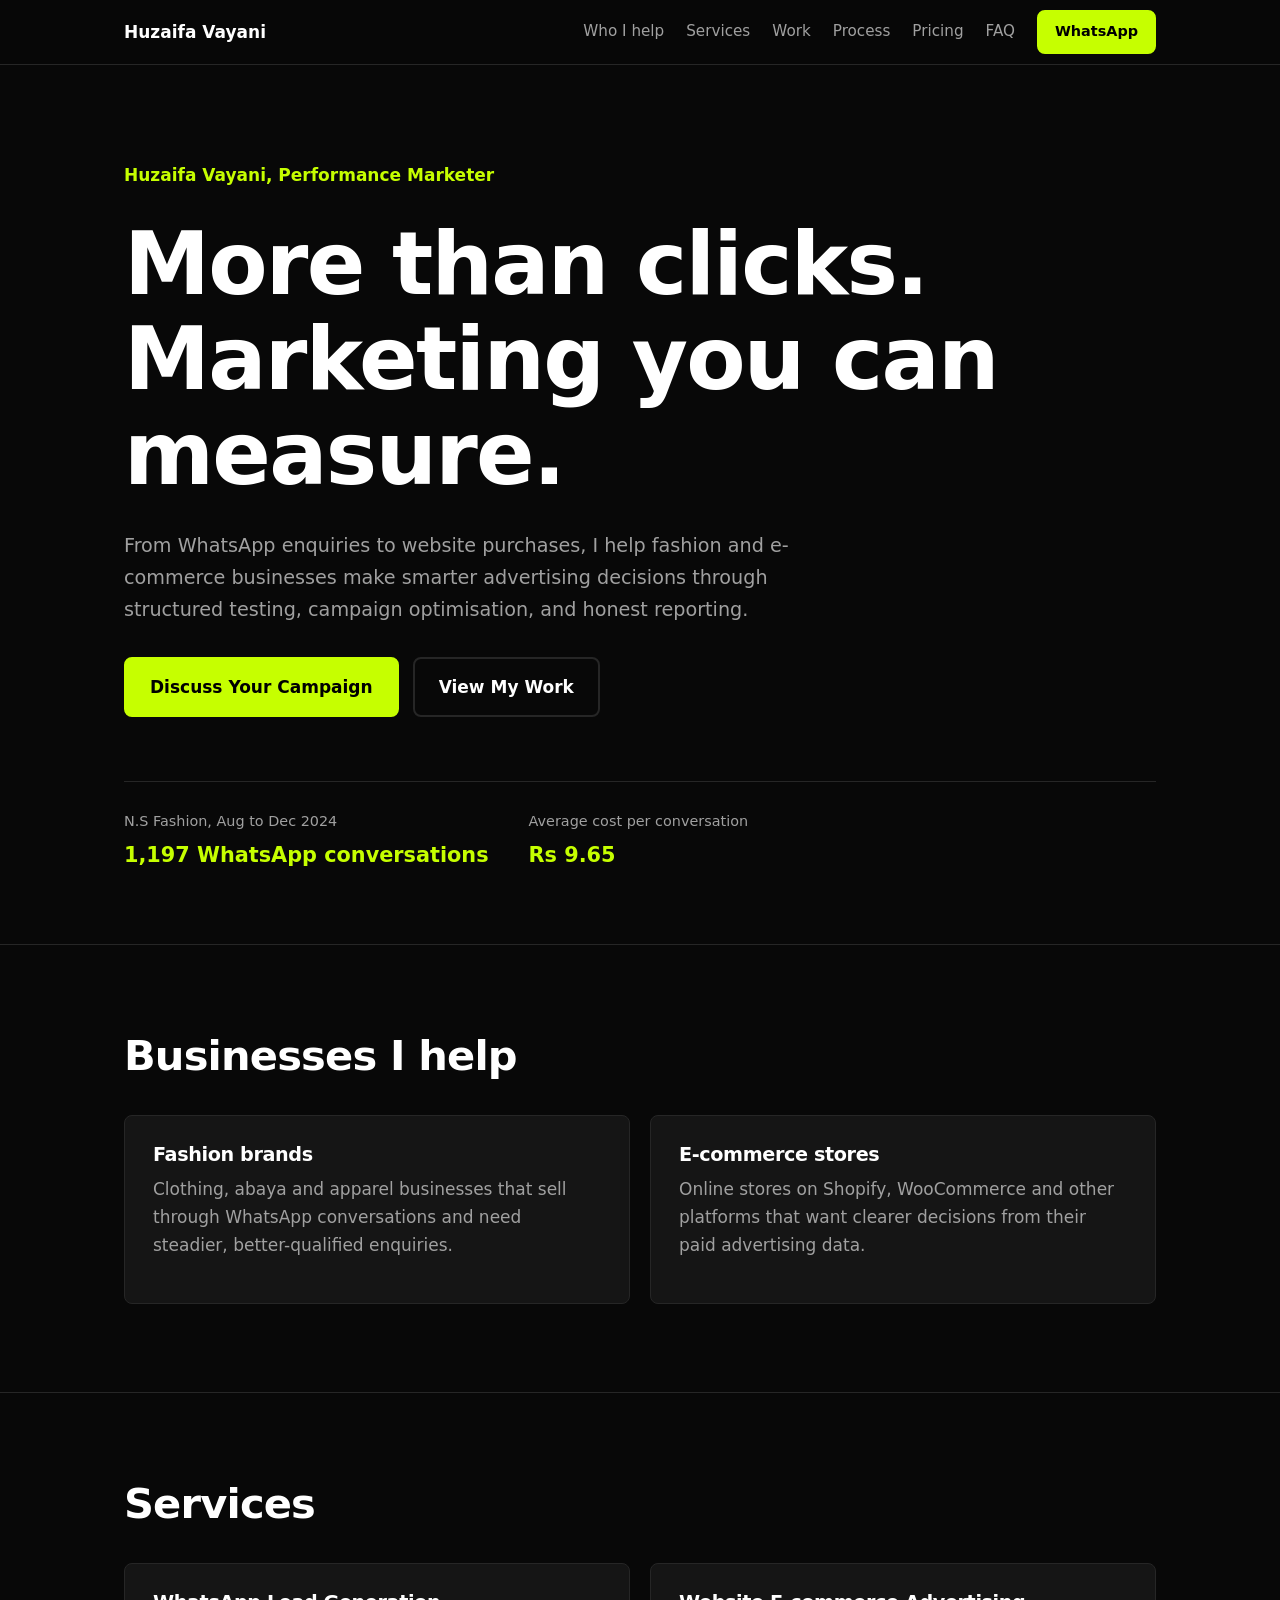
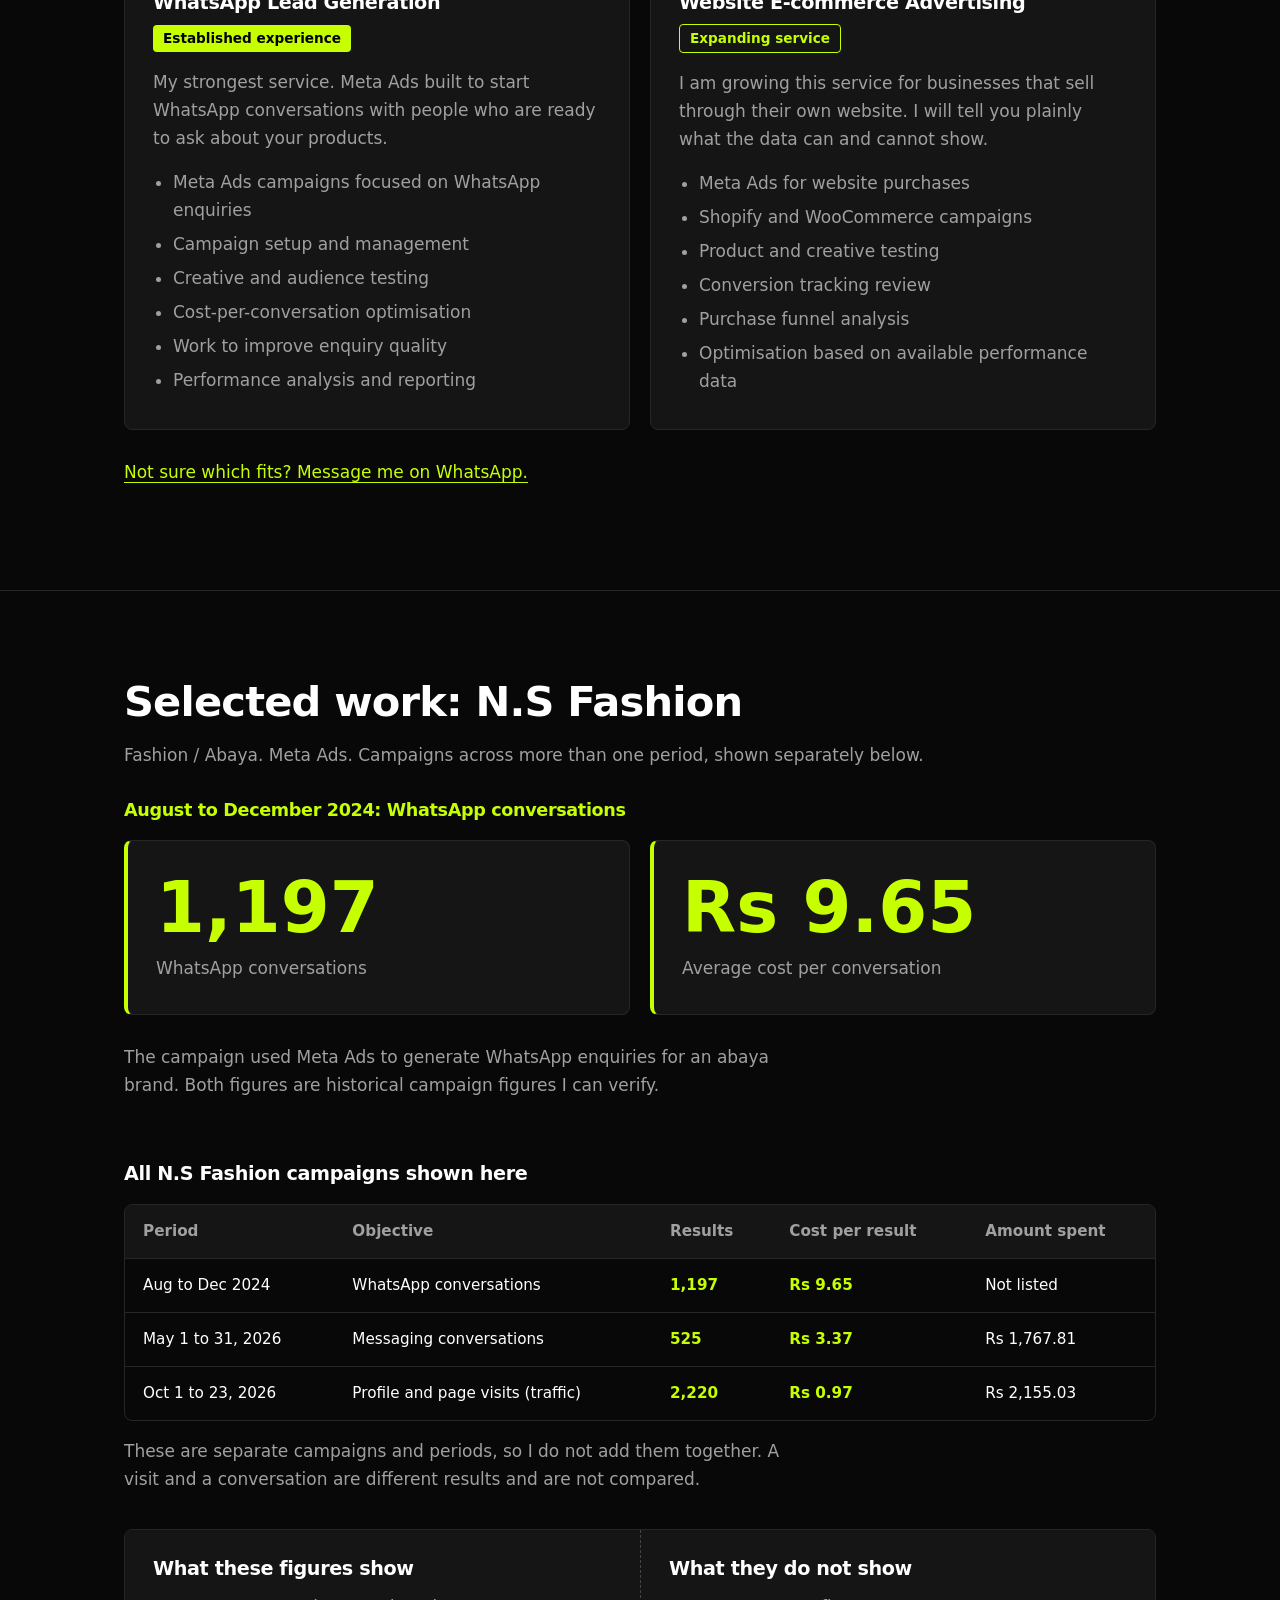
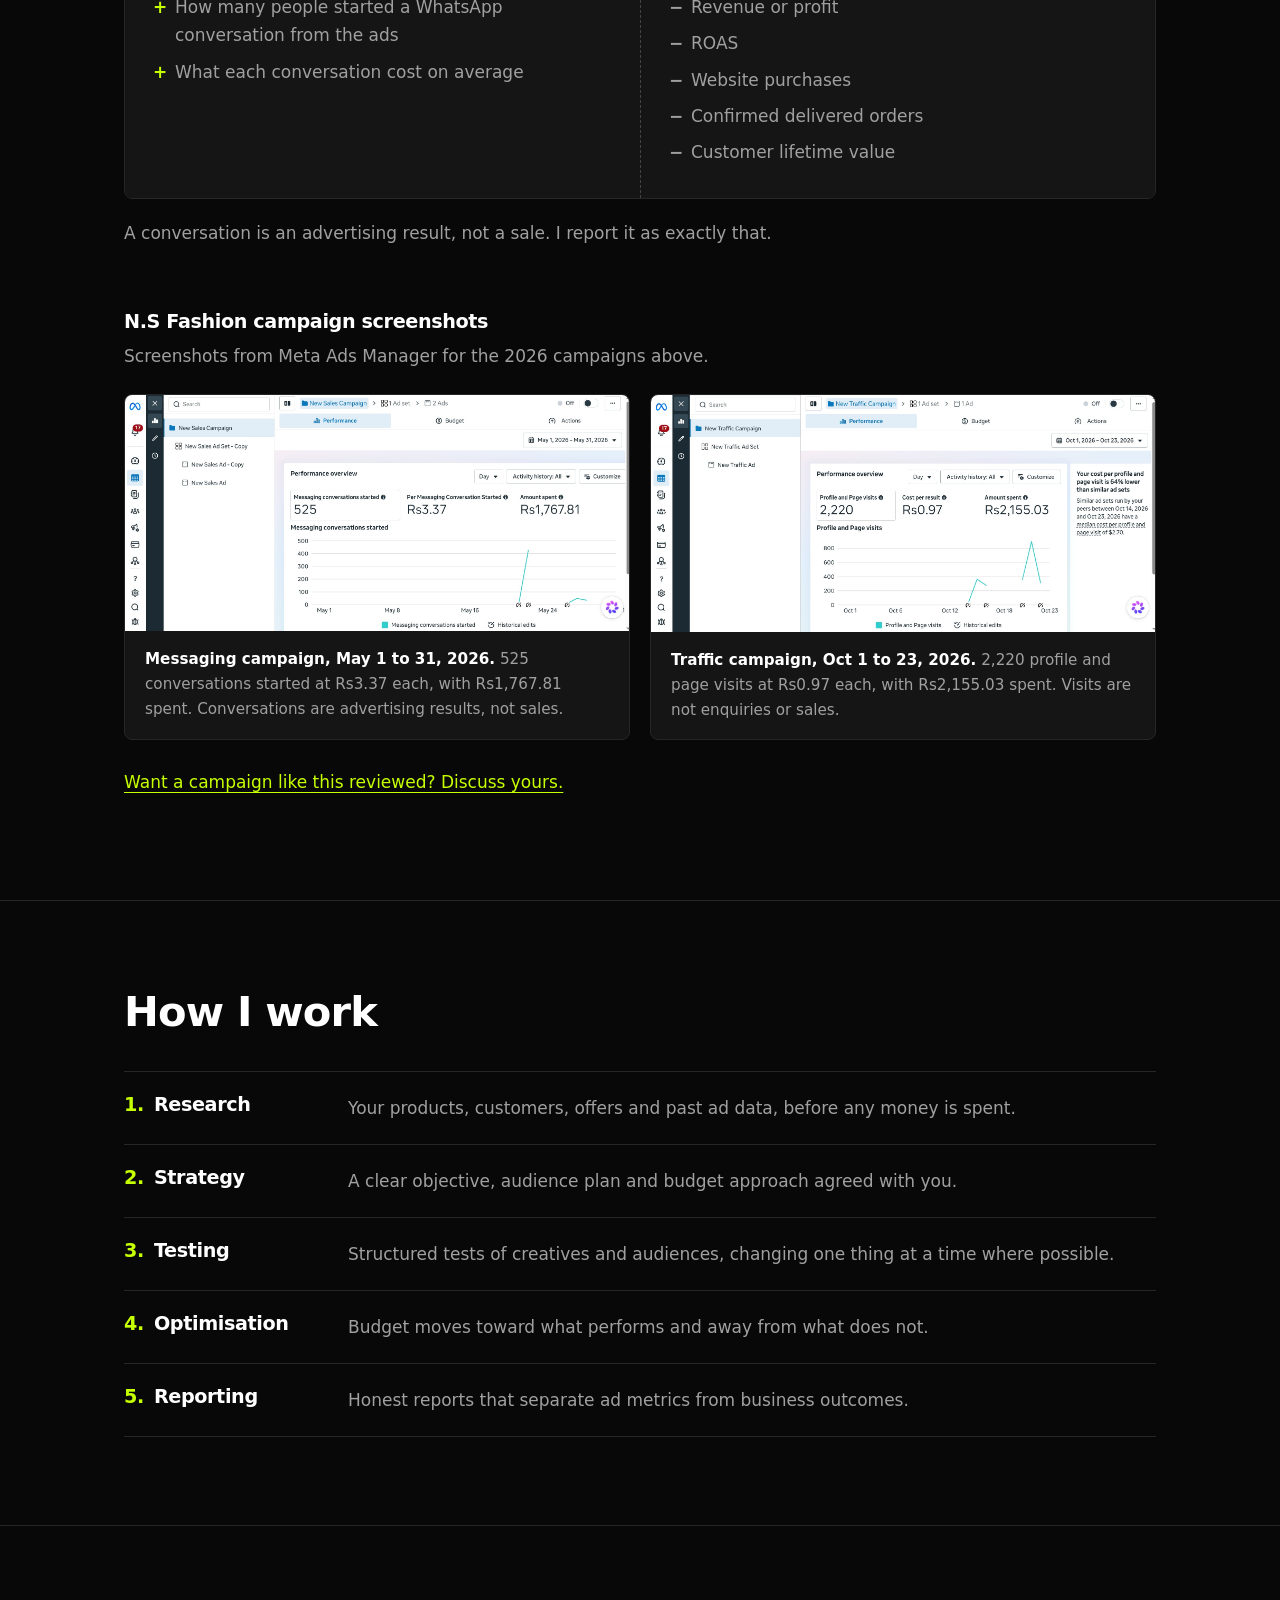
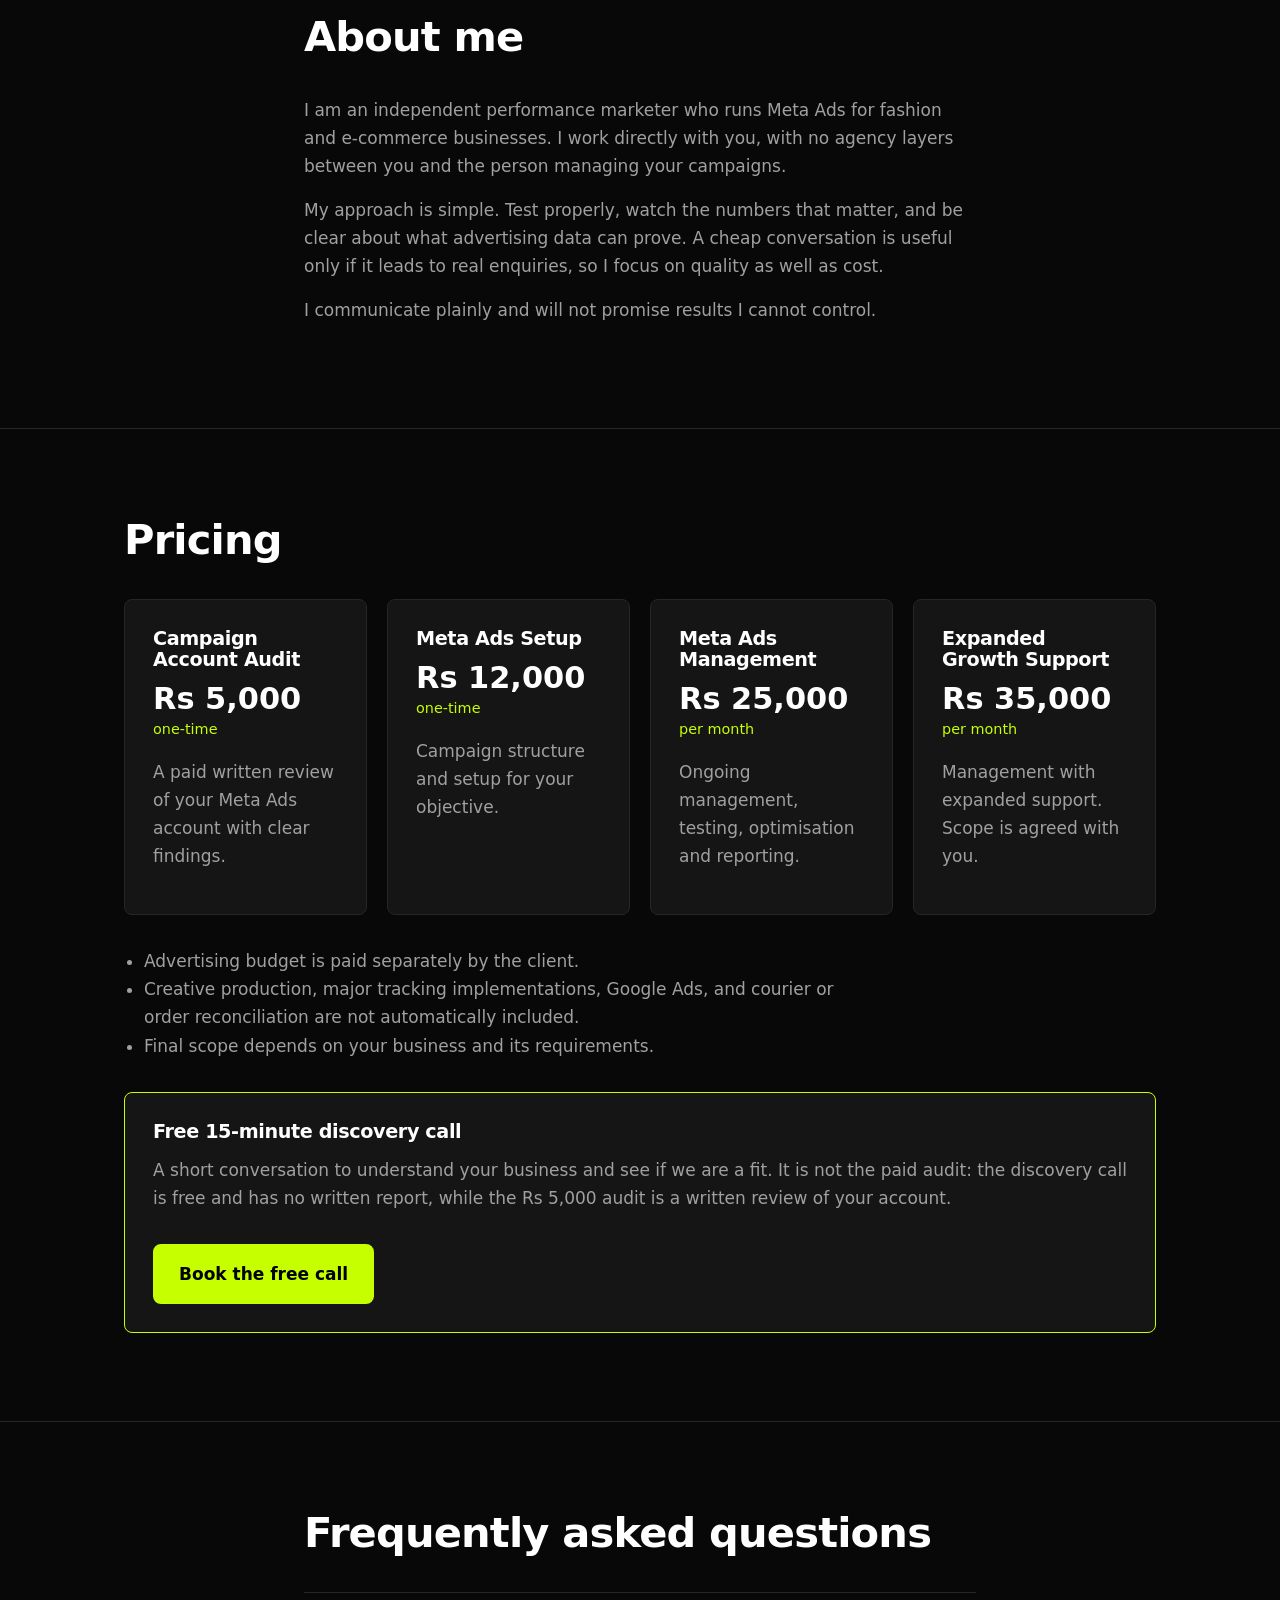
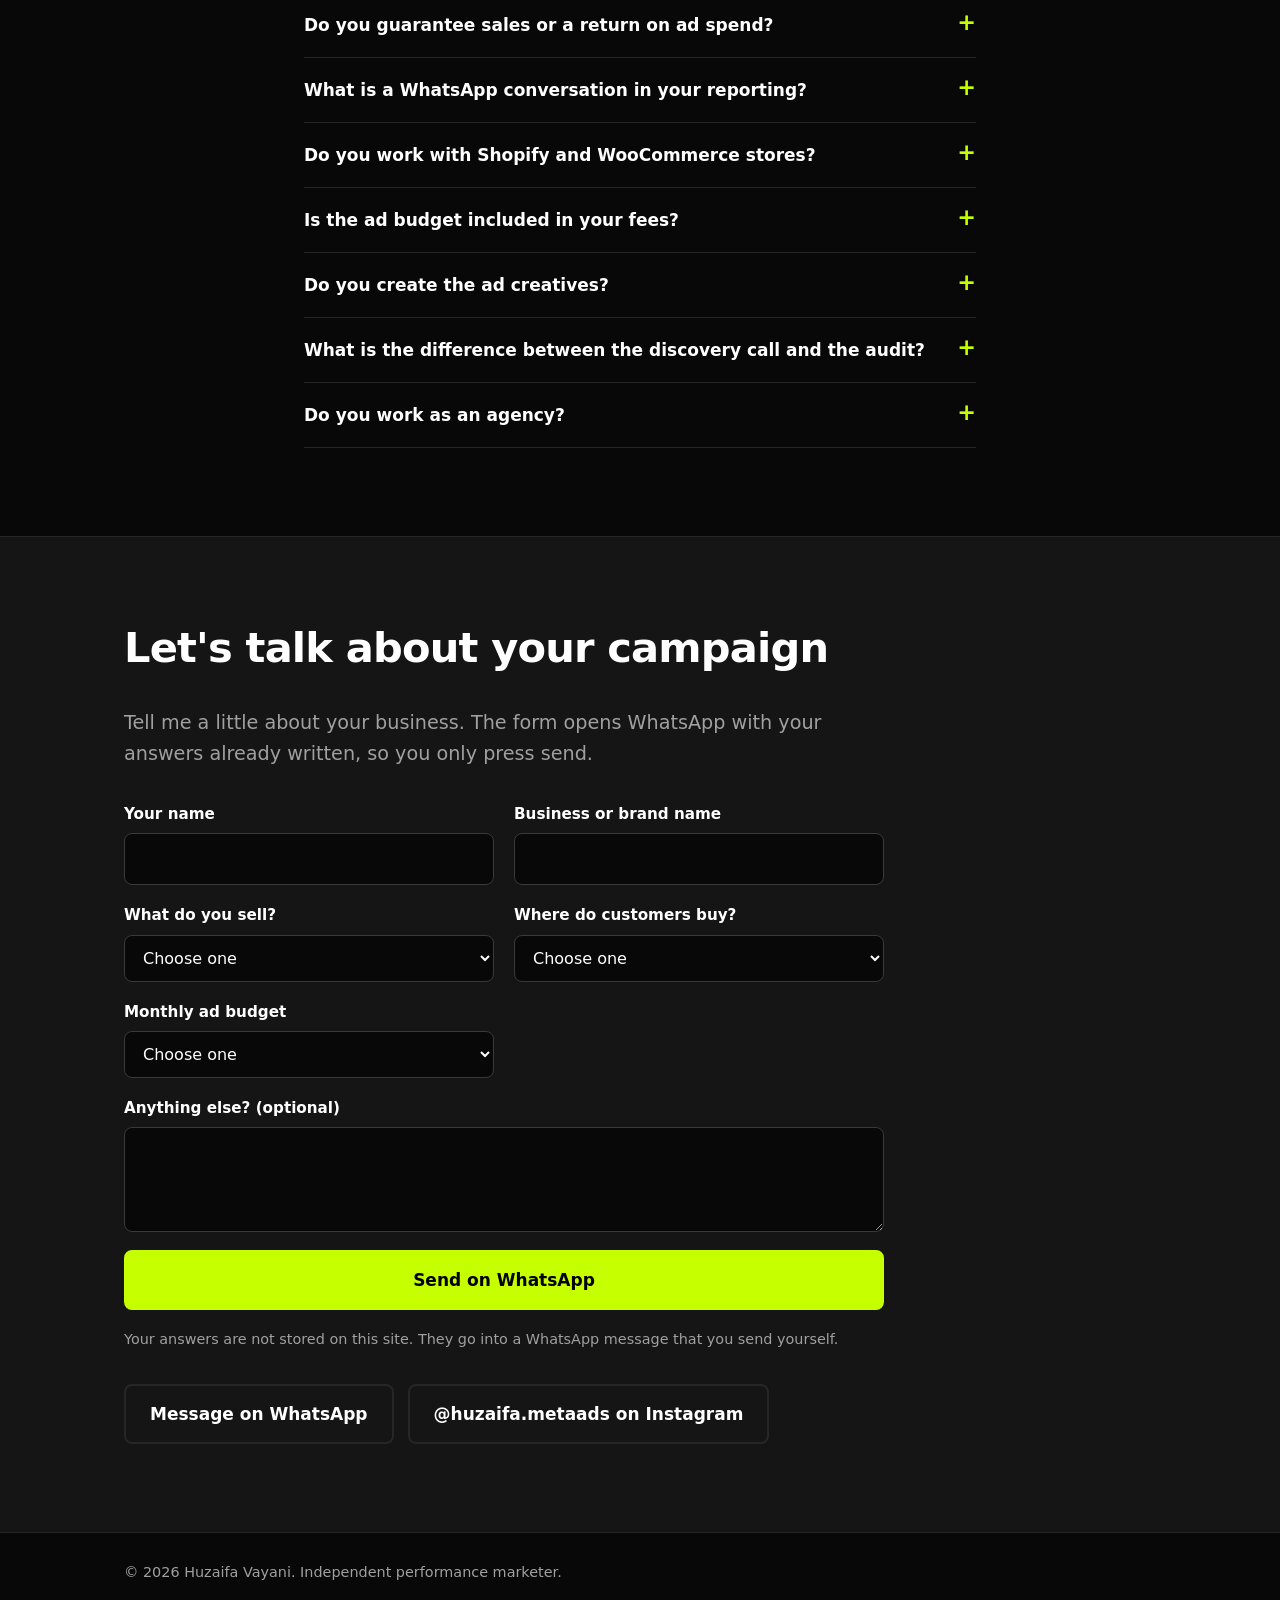
==== commit 36b6d2c5: "adding form" ====
--- a/index.html
+++ b/index.html
@@ -15,11 +15,23 @@
 <link rel="icon" type="image/png" sizes="48x48" href="assets/favicon-48.png">
 <link rel="apple-touch-icon" href="assets/apple-touch-icon.png">
 <link rel="stylesheet" href="css/style.css">
-<!-- Meta Pixel base code. Add further events (e.g. fbq('track','Contact')) below PageView only after you have set them up and tested them in Events Manager. -->
+<!-- Meta Pixel Code -->
 <script>
-!function(f,b,e,v,n,t,s){if(f.fbq)return;n=f.fbq=function(){n.callMethod?n.callMethod.apply(n,arguments):n.queue.push(arguments)};if(!f._fbq)f._fbq=n;n.push=n;n.loaded=!0;n.version='2.0';n.queue=[];t=b.createElement(e);t.async=!0;t.src=v;s=b.getElementsByTagName(e)[0];s.parentNode.insertBefore(t,s)}(window,document,'script','https://connect.facebook.net/en_US/fbevents.js');
-fbq('init','29265335063096485');
-fbq('track','PageView');
+!function(f,b,e,v,n,t,s)
+{if(f.fbq)return;n=f.fbq=function(){n.callMethod?
+n.callMethod.apply(n,arguments):n.queue.push(arguments)};
+if(!f._fbq)f._fbq=n;n.push=n;n.loaded=!0;n.version='2.0';
+n.queue=[];t=b.createElement(e);t.async=!0;
+t.src=v;s=b.getElementsByTagName(e)[0];
+s.parentNode.insertBefore(t,s)}(window, document,'script',
+'https://connect.facebook.net/en_US/fbevents.js');
+fbq('init', '29265335063096485');
+fbq('track', 'PageView');
+</script>
+<noscript><img height="1" width="1" style="display:none"
+src="https://www.facebook.com/tr?id=29265335063096485&ev=PageView&noscript=1"
+/></noscript>
+<!-- End Meta Pixel Code -->
 </script>
 <noscript><img height="1" width="1" style="display:none" alt="" src="https://www.facebook.com/tr?id=29265335063096485&amp;ev=PageView&amp;noscript=1"></noscript>
 </head>
@@ -43,7 +55,7 @@
     <h1>More than clicks. Marketing you can measure.</h1>
     <p class="lead">From WhatsApp enquiries to website purchases, I help fashion and e-commerce businesses make smarter advertising decisions through structured testing, campaign optimisation, and honest reporting.</p>
     <div class="cta">
-      <a class="btn" href="https://wa.me/923072061061" target="_blank" rel="noopener">Discuss Your Campaign</a>
+      <a class="btn" href="#contact">Discuss Your Campaign</a>
       <a class="btn ghost" href="#work">View My Work</a>
     </div>
     <dl class="hero-stats">
@@ -212,9 +224,30 @@
 <section id="contact" class="contact">
   <div class="wrap">
     <h2>Let's talk about your campaign</h2>
-    <p class="lead">Message me on WhatsApp with your business, what you sell and what you want from your ads.</p>
+    <p class="lead">Tell me a little about your business. The form opens WhatsApp with your answers already written, so you only press send.</p>
+    <form id="enquiry" class="form" novalidate>
+      <div class="field"><label for="f-name">Your name</label><input id="f-name" name="name" type="text" autocomplete="name" required></div>
+      <div class="field"><label for="f-biz">Business or brand name</label><input id="f-biz" name="biz" type="text" autocomplete="organization" required></div>
+      <div class="field"><label for="f-type">What do you sell?</label>
+        <select id="f-type" name="type" required>
+          <option value="">Choose one</option><option>Clothing, abaya or apparel</option><option>Beauty</option><option>Accessories</option><option>Other e-commerce products</option>
+        </select></div>
+      <div class="field"><label for="f-where">Where do customers buy?</label>
+        <select id="f-where" name="where" required>
+          <option value="">Choose one</option><option>WhatsApp or Instagram DMs</option><option>Shopify website</option><option>WooCommerce website</option><option>Another website platform</option><option>Not selling online yet</option>
+        </select></div>
+      <div class="field"><label for="f-budget">Monthly ad budget</label>
+        <select id="f-budget" name="budget" required>
+          <option value="">Choose one</option><option>Under Rs 30,000</option><option>Rs 30,000 to 75,000</option><option>Rs 75,000 to 150,000</option><option>Over Rs 150,000</option><option>Not sure yet</option>
+        </select></div>
+      <div class="field wide"><label for="f-msg">Anything else? (optional)</label><textarea id="f-msg" name="msg" rows="3"></textarea></div>
+      <p class="form-error" id="f-error" role="alert" hidden>Please fill in the required fields.</p>
+      <button class="btn" type="submit">Send on WhatsApp</button>
+      <p class="privacy">Your answers are not stored on this site. They go into a WhatsApp message that you send yourself.</p>
+      <p class="fallback" id="f-fallback" hidden>WhatsApp did not open? <a id="f-link" href="#" target="_blank" rel="noopener">Tap here to continue</a>.</p>
+    </form>
     <div class="cta">
-      <a class="btn" href="https://wa.me/923072061061" target="_blank" rel="noopener">Message on WhatsApp</a>
+      <a class="btn ghost" data-track="contact" href="https://wa.me/923072061061" target="_blank" rel="noopener">Message on WhatsApp</a>
       <a class="btn ghost" href="https://instagram.com/huzaifa.metaads" target="_blank" rel="noopener">@huzaifa.metaads on Instagram</a>
     </div>
   </div>
--- a/css/style.css
+++ b/css/style.css
@@ -127,3 +127,16 @@
 tbody tr:last-child td{border-bottom:0}
 td:nth-child(3),td:nth-child(4){font-weight:700;color:var(--accent);font-variant-numeric:tabular-nums}
 .note{margin-top:16px}
+
+.form{display:grid;grid-template-columns:repeat(2,1fr);gap:18px 20px;max-width:760px;margin:32px 0}
+.field{display:flex;flex-direction:column;gap:6px}
+.field.wide,.form .btn,.form p{grid-column:1/-1}
+label{font-weight:600;font-size:.95rem}
+input,select,textarea{font:inherit;font-size:16px;color:var(--text);background:var(--bg);border:1px solid #3a3a3a;border-radius:var(--r);padding:12px 14px;width:100%}
+input:focus-visible,select:focus-visible,textarea:focus-visible{outline:3px solid var(--accent);outline-offset:2px;border-color:var(--accent)}
+input[aria-invalid="true"],select[aria-invalid="true"]{border-color:#ff6b6b}
+.form-error{color:#ff8a8a;margin:0}
+.privacy,.fallback{color:var(--muted);font-size:.9rem;margin:0}
+.fallback a{color:var(--accent)}
+.form .btn{cursor:pointer;font:inherit;font-weight:700}
+@media(max-width:720px){.form{grid-template-columns:1fr}.form .btn{width:100%}}
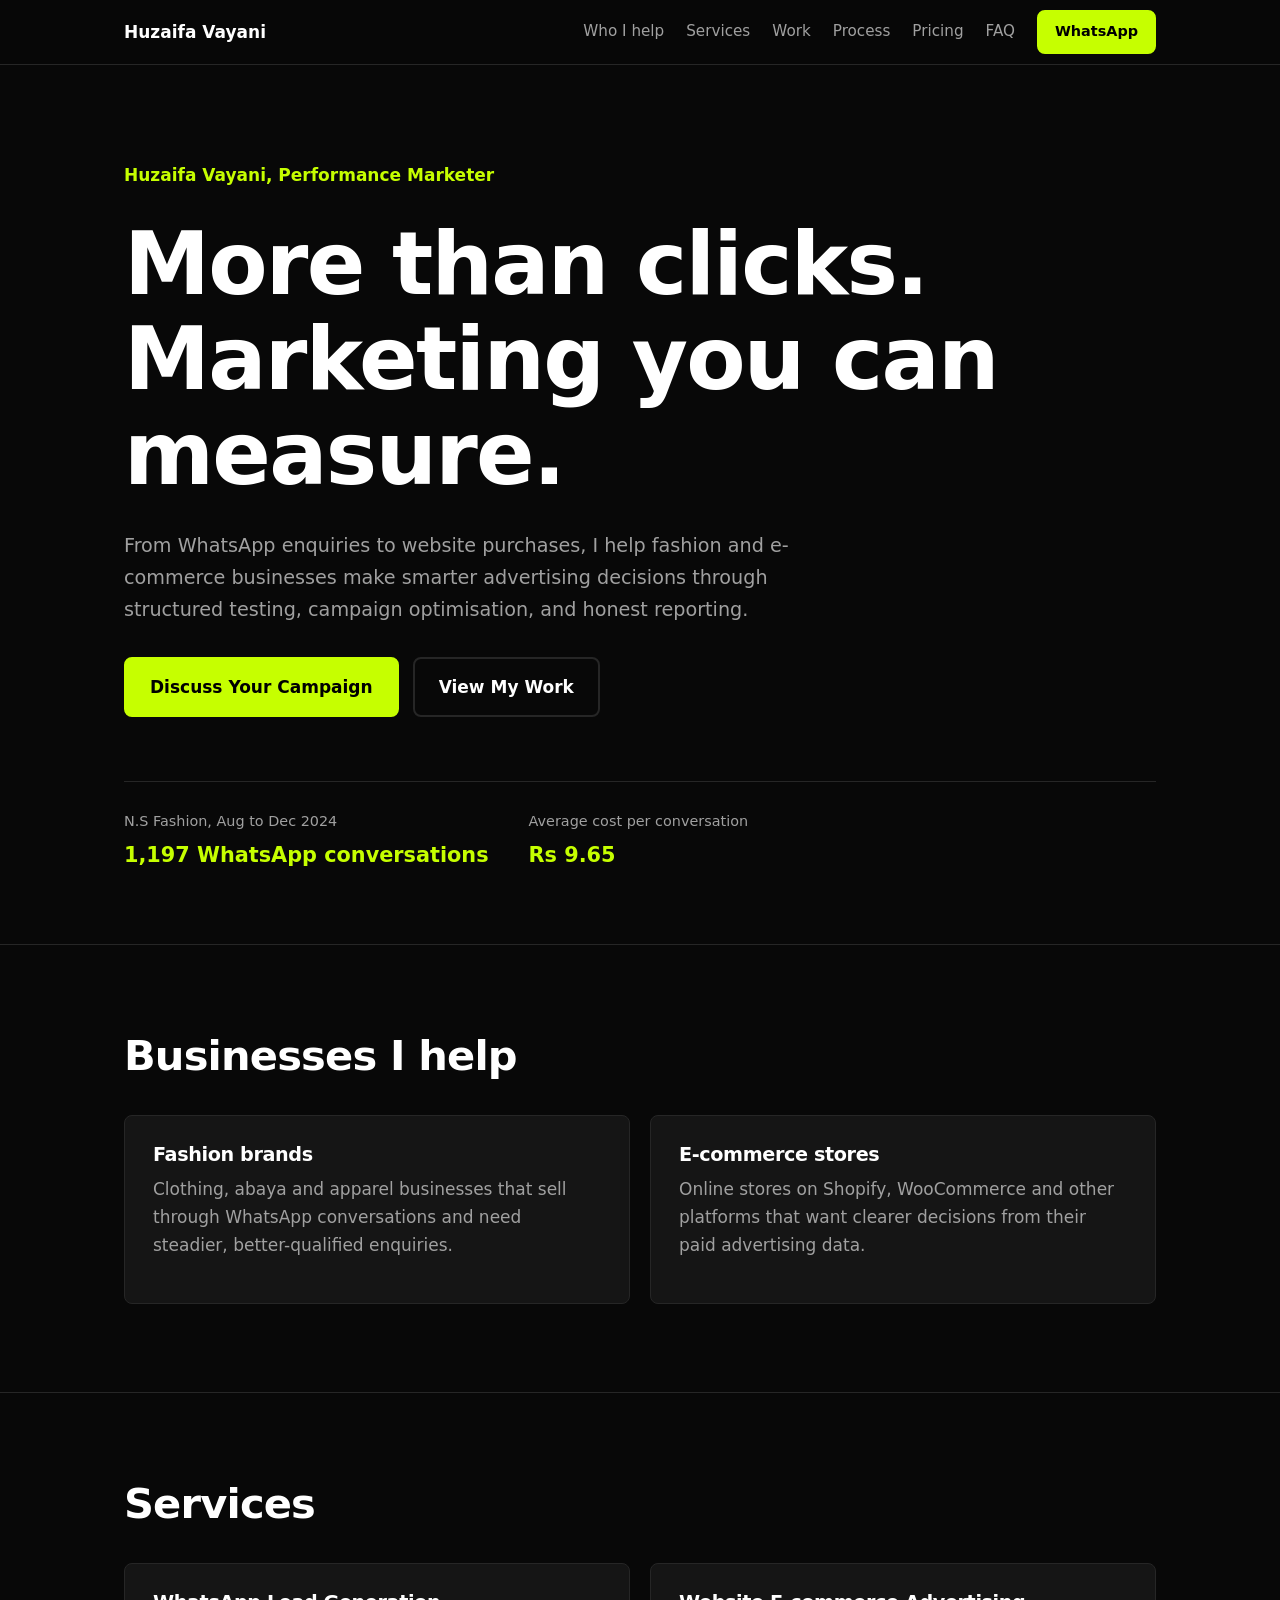
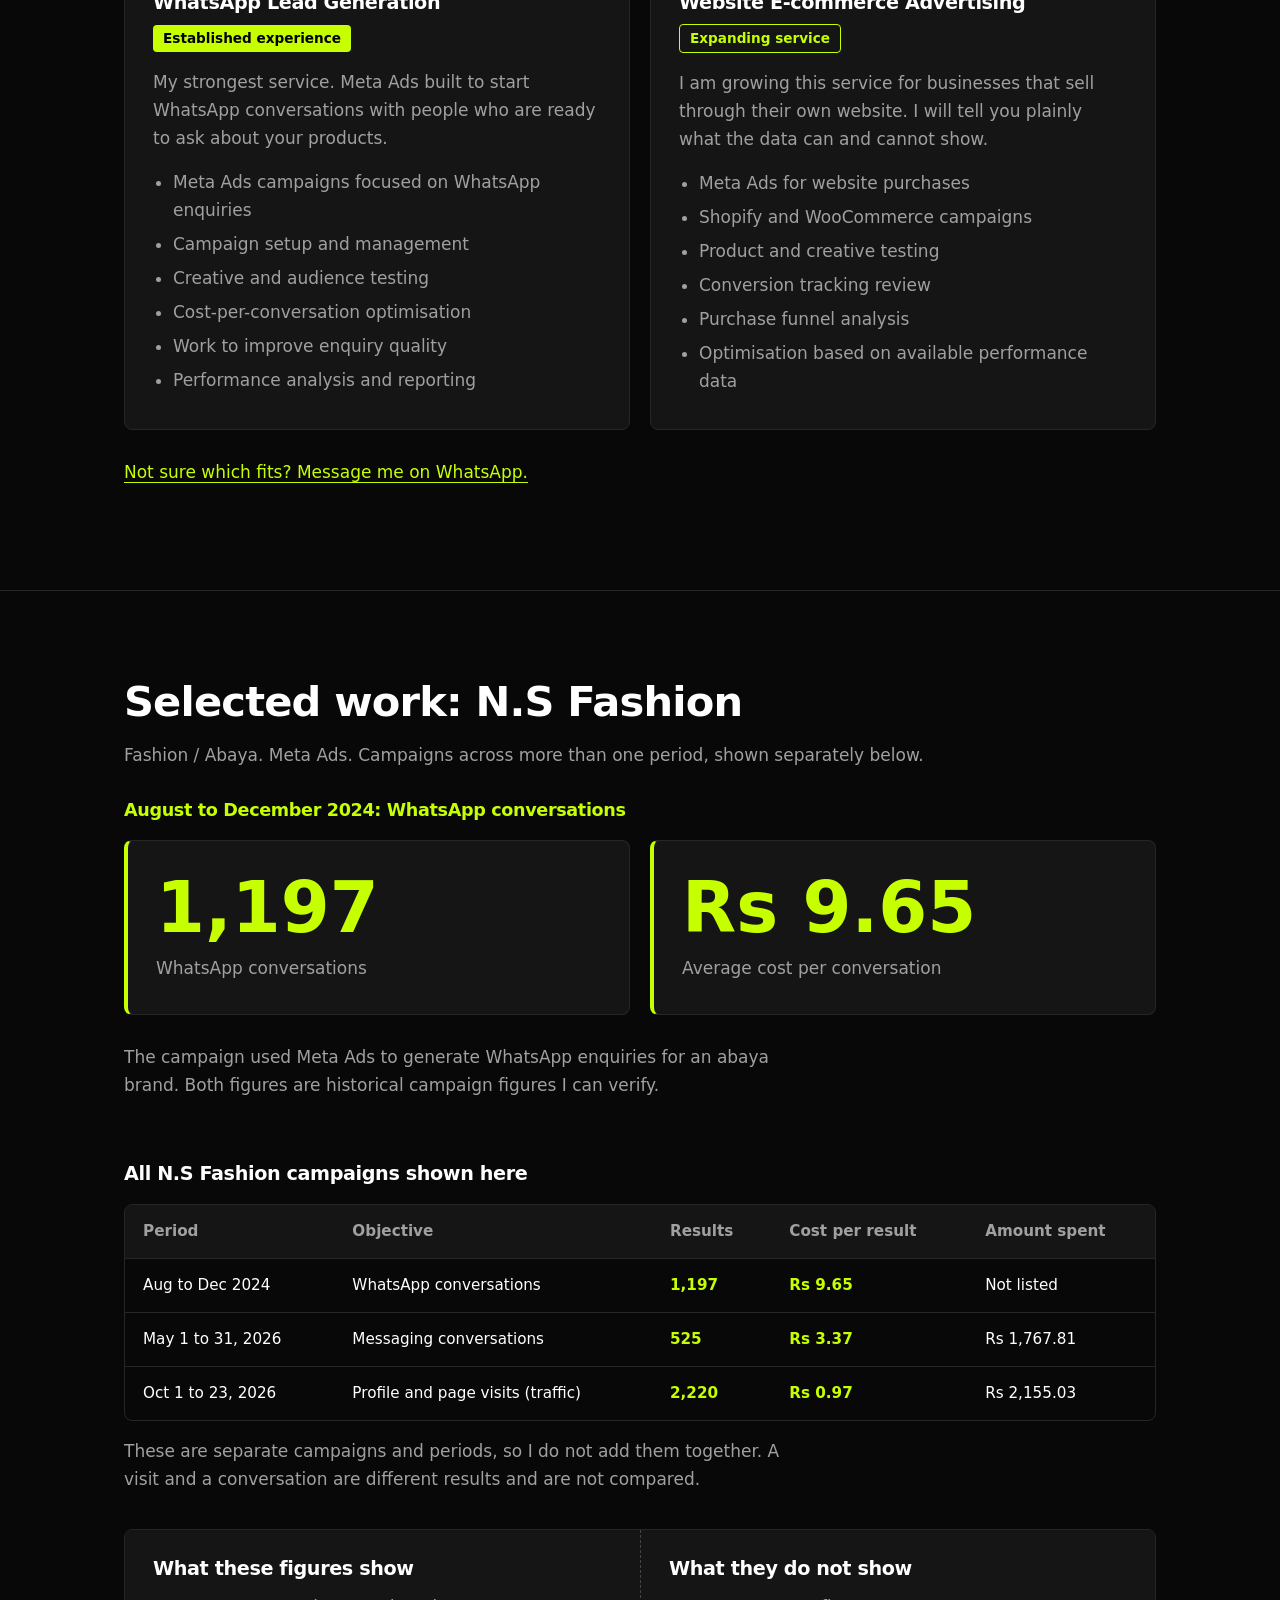
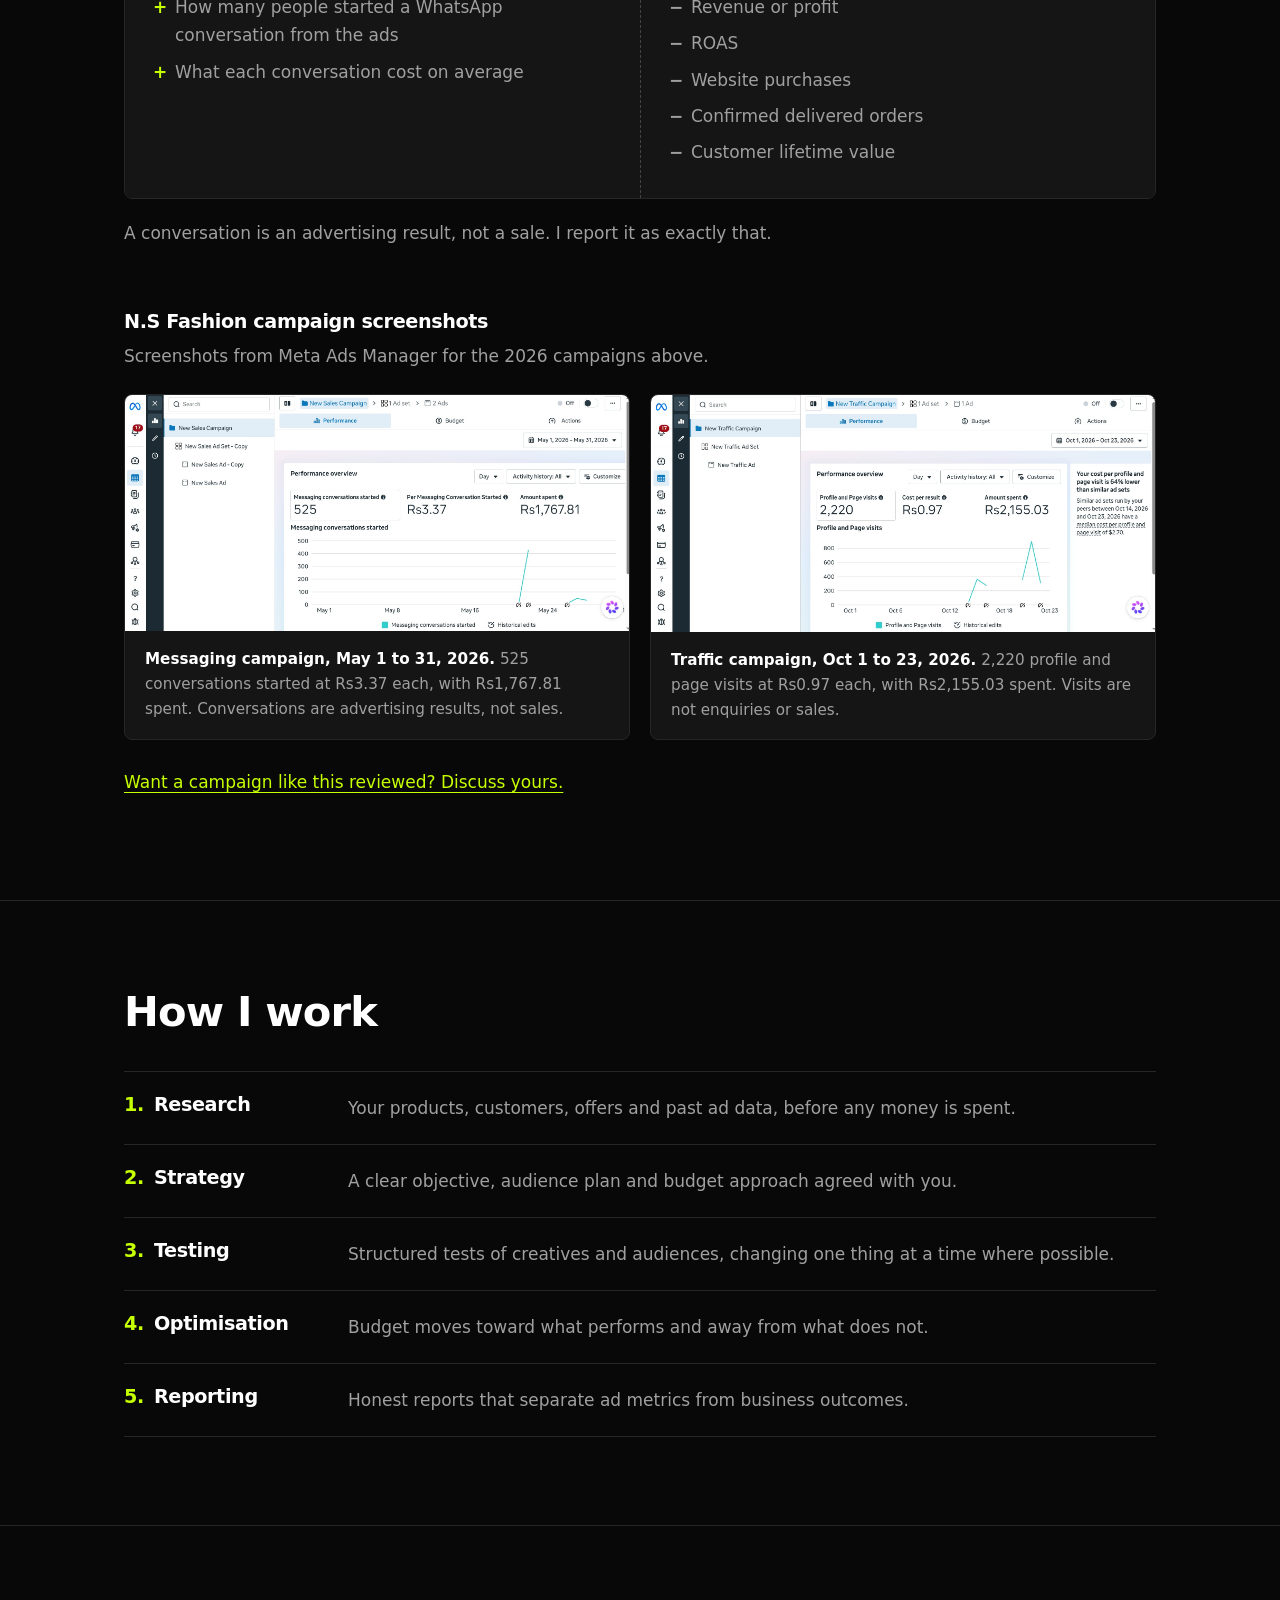
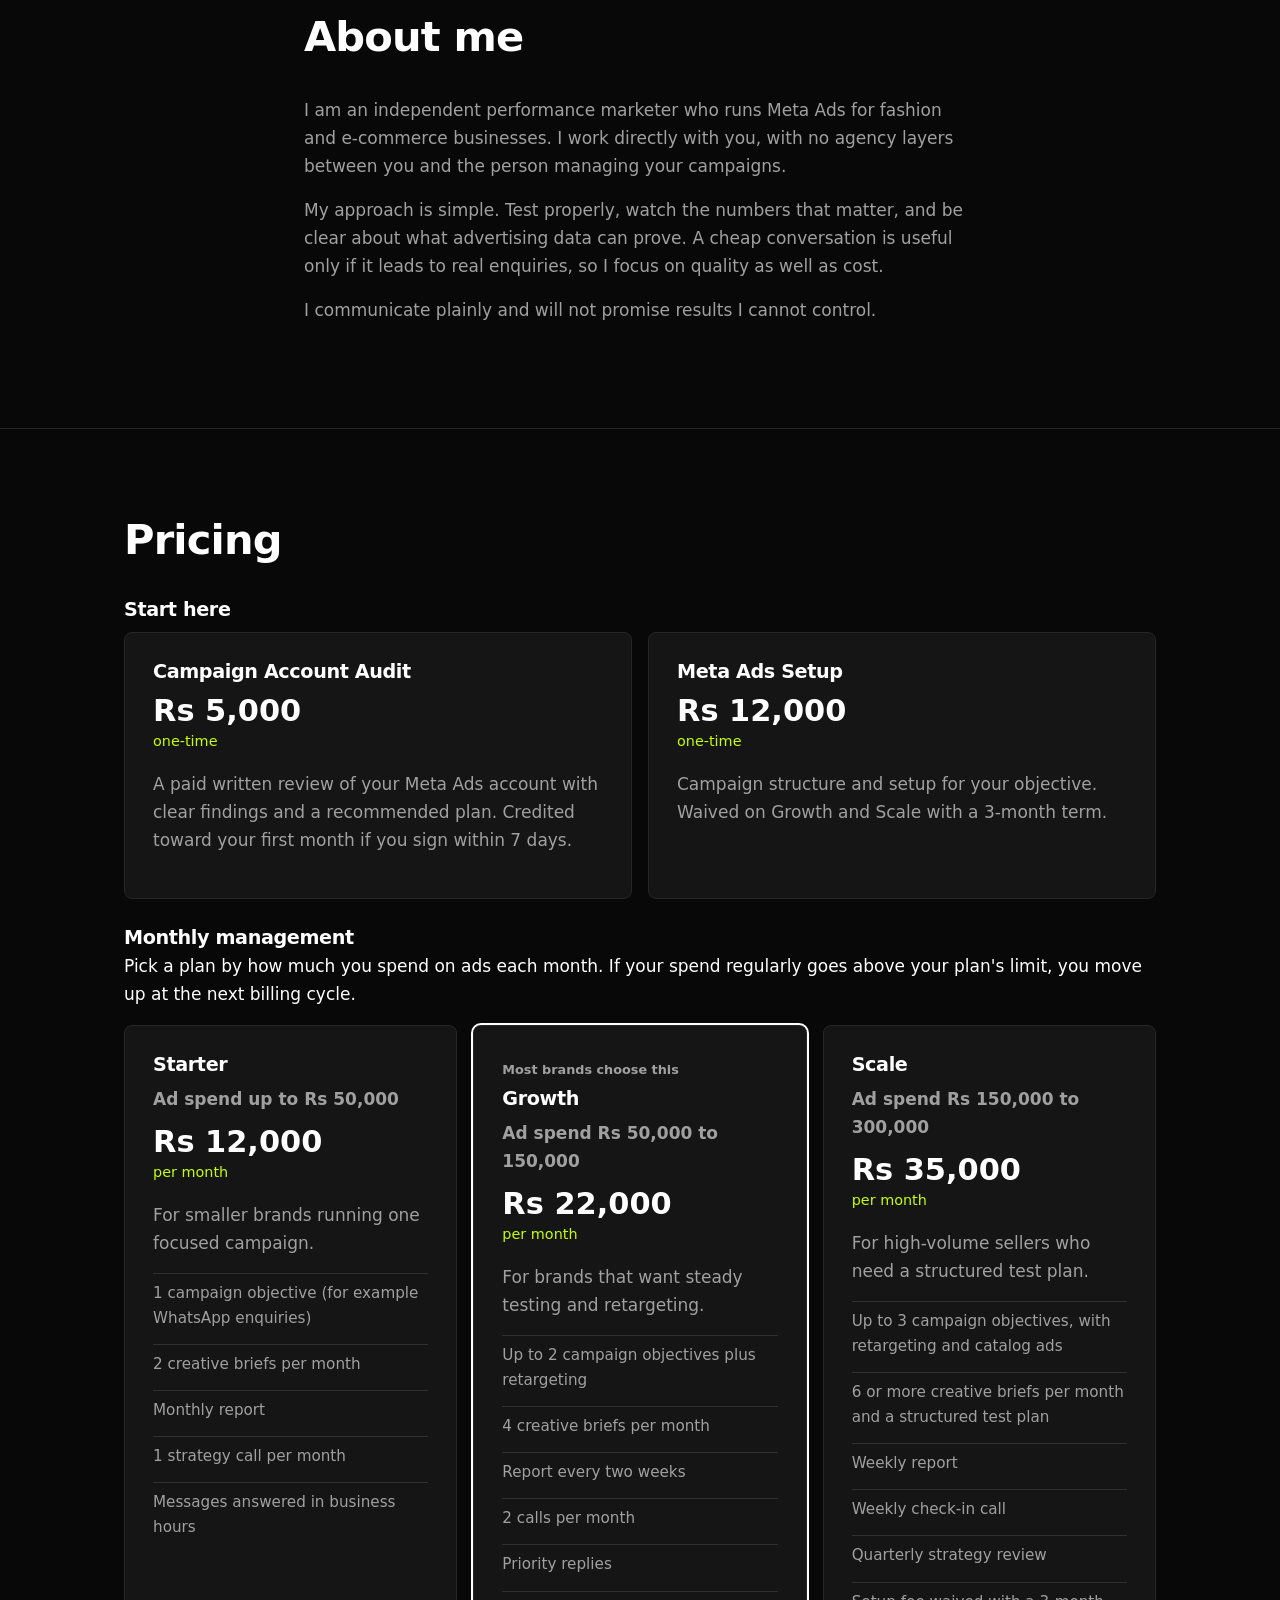
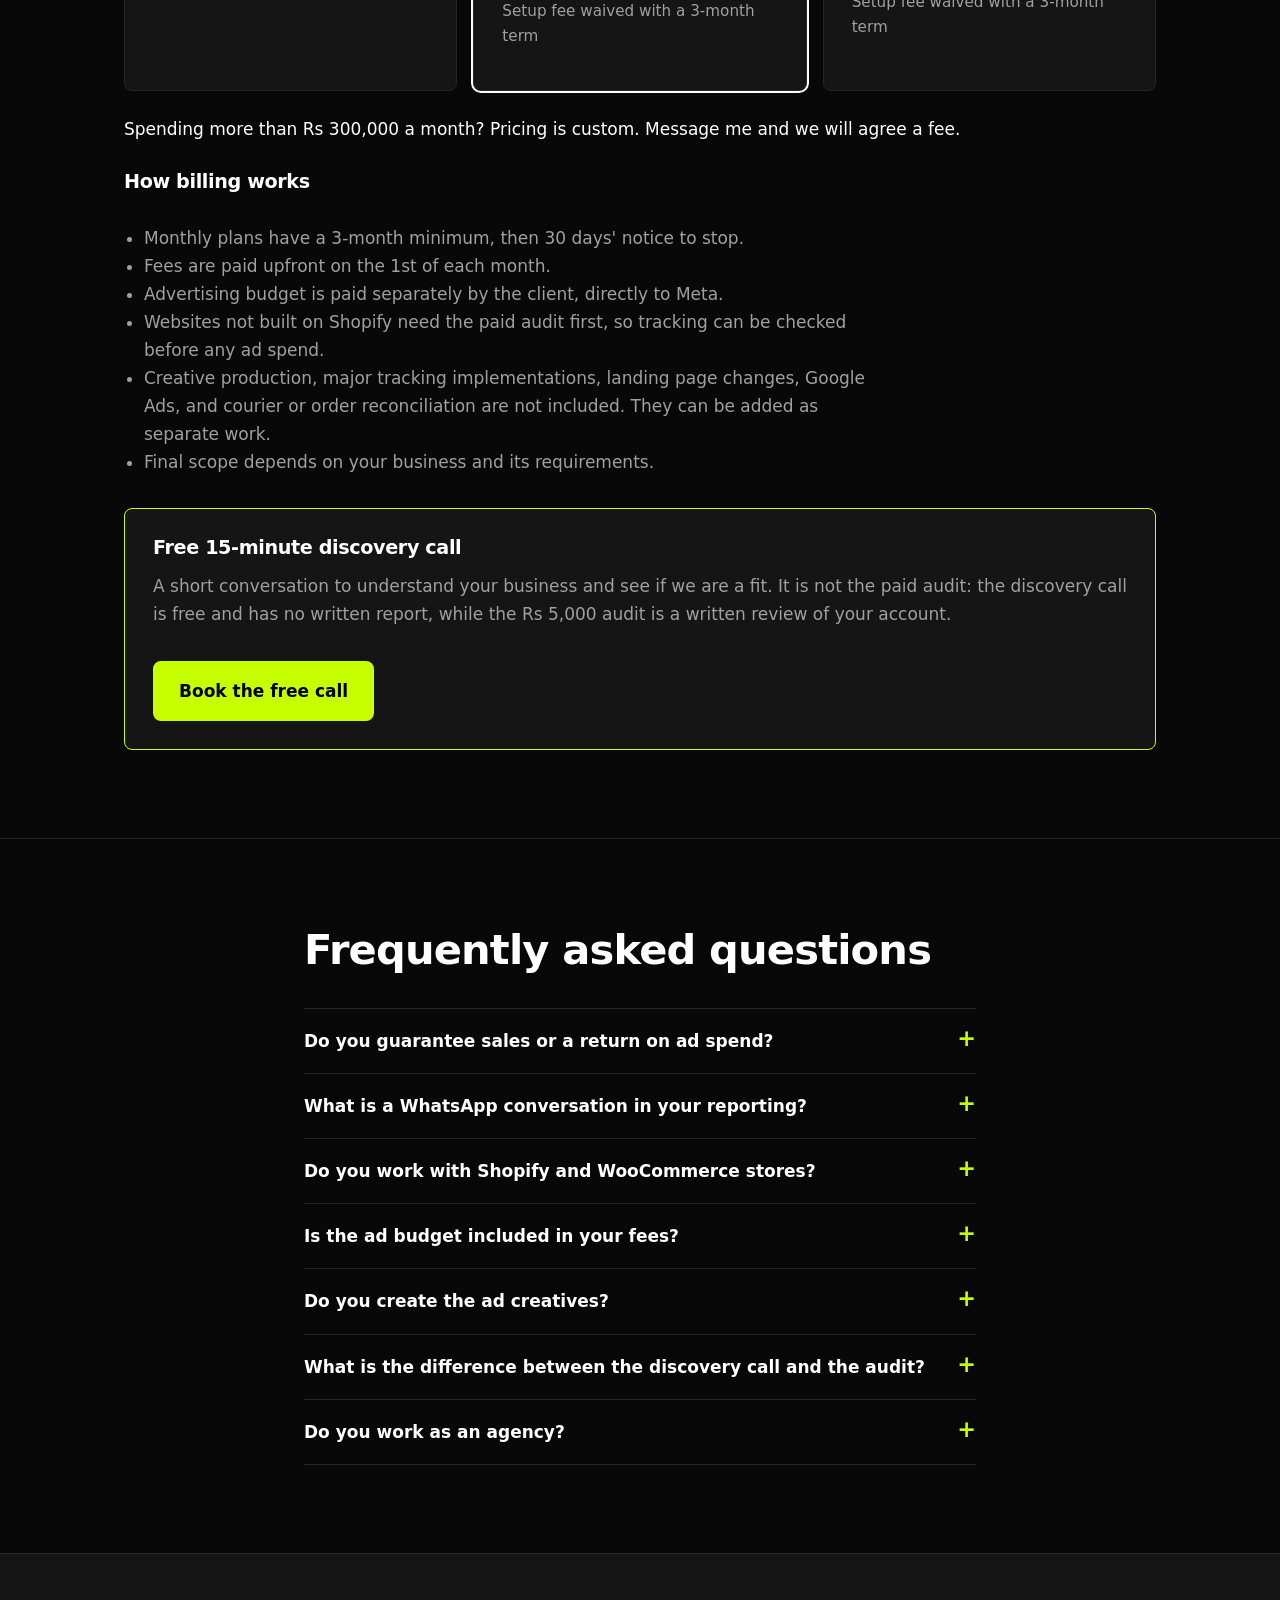
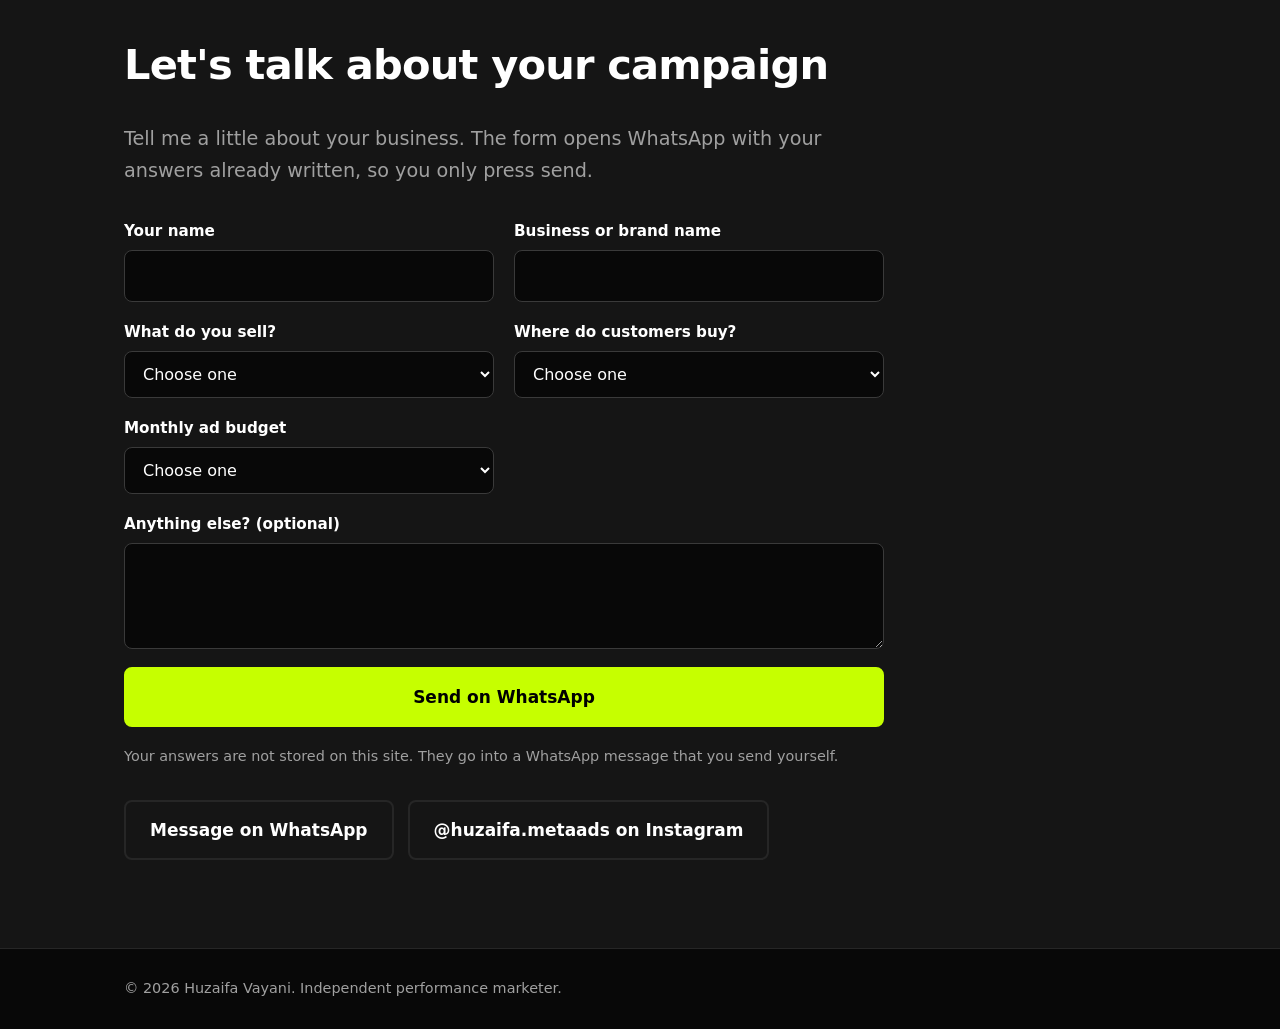
==== commit 2b871a26: "updating pricing tiers" ====
--- a/index.html
+++ b/index.html
@@ -187,19 +187,83 @@
 </section>
 
 <section id="pricing">
+  <style>
+    #pricing .tiers{display:grid;grid-template-columns:repeat(auto-fit,minmax(250px,1fr));gap:16px;margin:16px 0 24px}
+    #pricing .tier ul{list-style:none;padding:0;margin:14px 0 0}
+    #pricing .tier li{padding:7px 0;border-top:1px solid rgba(255,255,255,.12);font-size:.95rem}
+    #pricing .tier .spend{font-weight:600;margin:0 0 4px}
+    #pricing .tier.pop{outline:2px solid currentColor}
+    #pricing .badge{display:inline-block;font-size:.8rem;font-weight:600;margin:0 0 8px}
+    #pricing .sub{margin:28px 0 4px}
+    #pricing .ones{display:grid;grid-template-columns:repeat(auto-fit,minmax(250px,1fr));gap:16px;margin-top:12px}
+  </style>
   <div class="wrap">
     <h2>Pricing</h2>
-    <div class="grid four">
-      <article class="card price"><h3>Campaign Account Audit</h3><p class="amt">Rs 5,000</p><p class="per">one-time</p><p>A paid written review of your Meta Ads account with clear findings.</p></article>
-      <article class="card price"><h3>Meta Ads Setup</h3><p class="amt">Rs 12,000</p><p class="per">one-time</p><p>Campaign structure and setup for your objective.</p></article>
-      <article class="card price"><h3>Meta Ads Management</h3><p class="amt">Rs 25,000</p><p class="per">per month</p><p>Ongoing management, testing, optimisation and reporting.</p></article>
-      <article class="card price"><h3>Expanded Growth Support</h3><p class="amt">Rs 35,000</p><p class="per">per month</p><p>Management with expanded support. Scope is agreed with you.</p></article>
-    </div>
+
+    <h3 class="sub">Start here</h3>
+    <div class="ones">
+      <article class="card price"><h3>Campaign Account Audit</h3><p class="amt">Rs 5,000</p><p class="per">one-time</p><p>A paid written review of your Meta Ads account with clear findings and a recommended plan. Credited toward your first month if you sign within 7 days.</p></article>
+      <article class="card price"><h3>Meta Ads Setup</h3><p class="amt">Rs 12,000</p><p class="per">one-time</p><p>Campaign structure and setup for your objective. Waived on Growth and Scale with a 3-month term.</p></article>
+    </div>
+
+    <h3 class="sub">Monthly management</h3>
+    <p>Pick a plan by how much you spend on ads each month. If your spend regularly goes above your plan's limit, you move up at the next billing cycle.</p>
+    <div class="tiers">
+      <article class="card price tier">
+        <h3>Starter</h3>
+        <p class="spend">Ad spend up to Rs 50,000</p>
+        <p class="amt">Rs 12,000</p><p class="per">per month</p>
+        <p>For smaller brands running one focused campaign.</p>
+        <ul>
+          <li>1 campaign objective (for example WhatsApp enquiries)</li>
+          <li>2 creative briefs per month</li>
+          <li>Monthly report</li>
+          <li>1 strategy call per month</li>
+          <li>Messages answered in business hours</li>
+        </ul>
+      </article>
+      <article class="card price tier pop">
+        <p class="badge">Most brands choose this</p>
+        <h3>Growth</h3>
+        <p class="spend">Ad spend Rs 50,000 to 150,000</p>
+        <p class="amt">Rs 22,000</p><p class="per">per month</p>
+        <p>For brands that want steady testing and retargeting.</p>
+        <ul>
+          <li>Up to 2 campaign objectives plus retargeting</li>
+          <li>4 creative briefs per month</li>
+          <li>Report every two weeks</li>
+          <li>2 calls per month</li>
+          <li>Priority replies</li>
+          <li>Setup fee waived with a 3-month term</li>
+        </ul>
+      </article>
+      <article class="card price tier">
+        <h3>Scale</h3>
+        <p class="spend">Ad spend Rs 150,000 to 300,000</p>
+        <p class="amt">Rs 35,000</p><p class="per">per month</p>
+        <p>For high-volume sellers who need a structured test plan.</p>
+        <ul>
+          <li>Up to 3 campaign objectives, with retargeting and catalog ads</li>
+          <li>6 or more creative briefs per month and a structured test plan</li>
+          <li>Weekly report</li>
+          <li>Weekly check-in call</li>
+          <li>Quarterly strategy review</li>
+          <li>Setup fee waived with a 3-month term</li>
+        </ul>
+      </article>
+    </div>
+    <p>Spending more than Rs 300,000 a month? Pricing is custom. Message me and we will agree a fee.</p>
+
+    <h3 class="sub">How billing works</h3>
     <ul class="notes">
-      <li>Advertising budget is paid separately by the client.</li>
-      <li>Creative production, major tracking implementations, Google Ads, and courier or order reconciliation are not automatically included.</li>
+      <li>Monthly plans have a 3-month minimum, then 30 days' notice to stop.</li>
+      <li>Fees are paid upfront on the 1st of each month.</li>
+      <li>Advertising budget is paid separately by the client, directly to Meta.</li>
+      <li>Websites not built on Shopify need the paid audit first, so tracking can be checked before any ad spend.</li>
+      <li>Creative production, major tracking implementations, landing page changes, Google Ads, and courier or order reconciliation are not included. They can be added as separate work.</li>
       <li>Final scope depends on your business and its requirements.</li>
     </ul>
+
     <div class="card call">
       <h3>Free 15-minute discovery call</h3>
       <p>A short conversation to understand your business and see if we are a fit. It is not the paid audit: the discovery call is free and has no written report, while the Rs 5,000 audit is a written review of your account.</p>
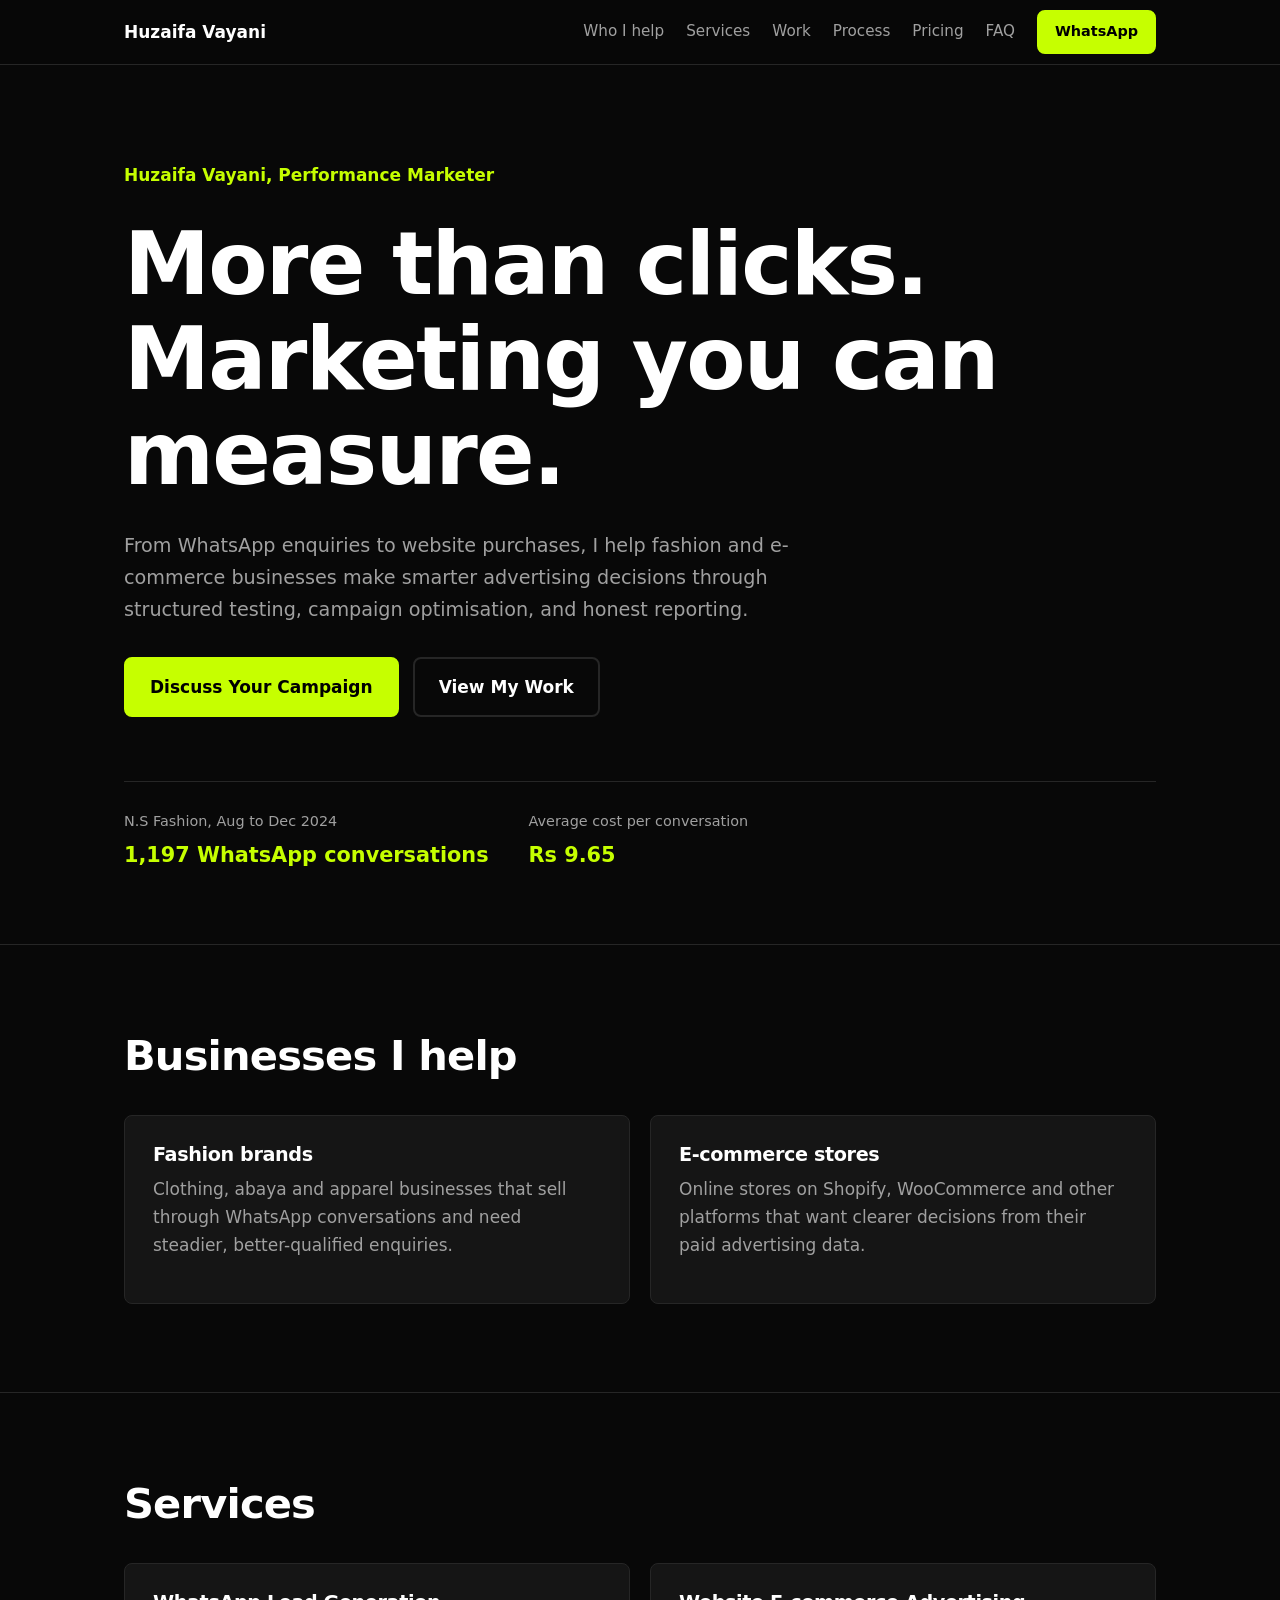
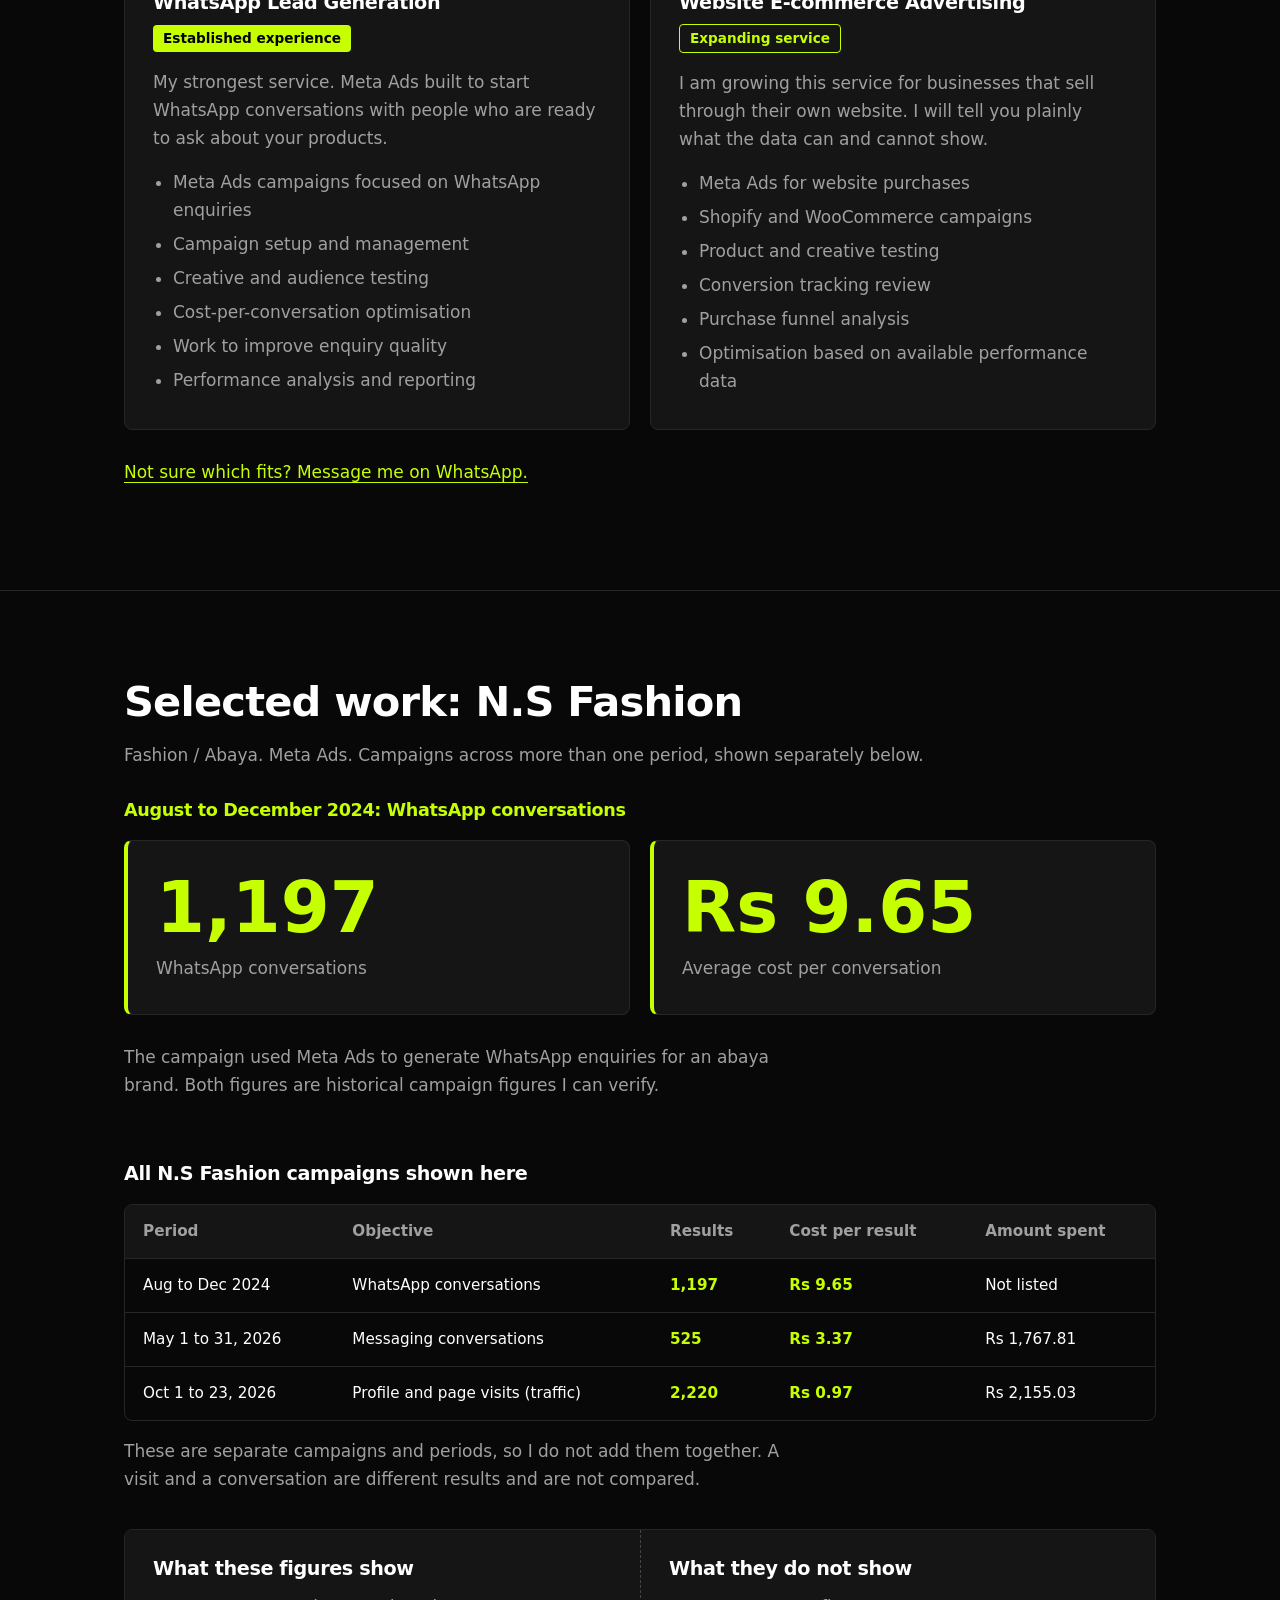
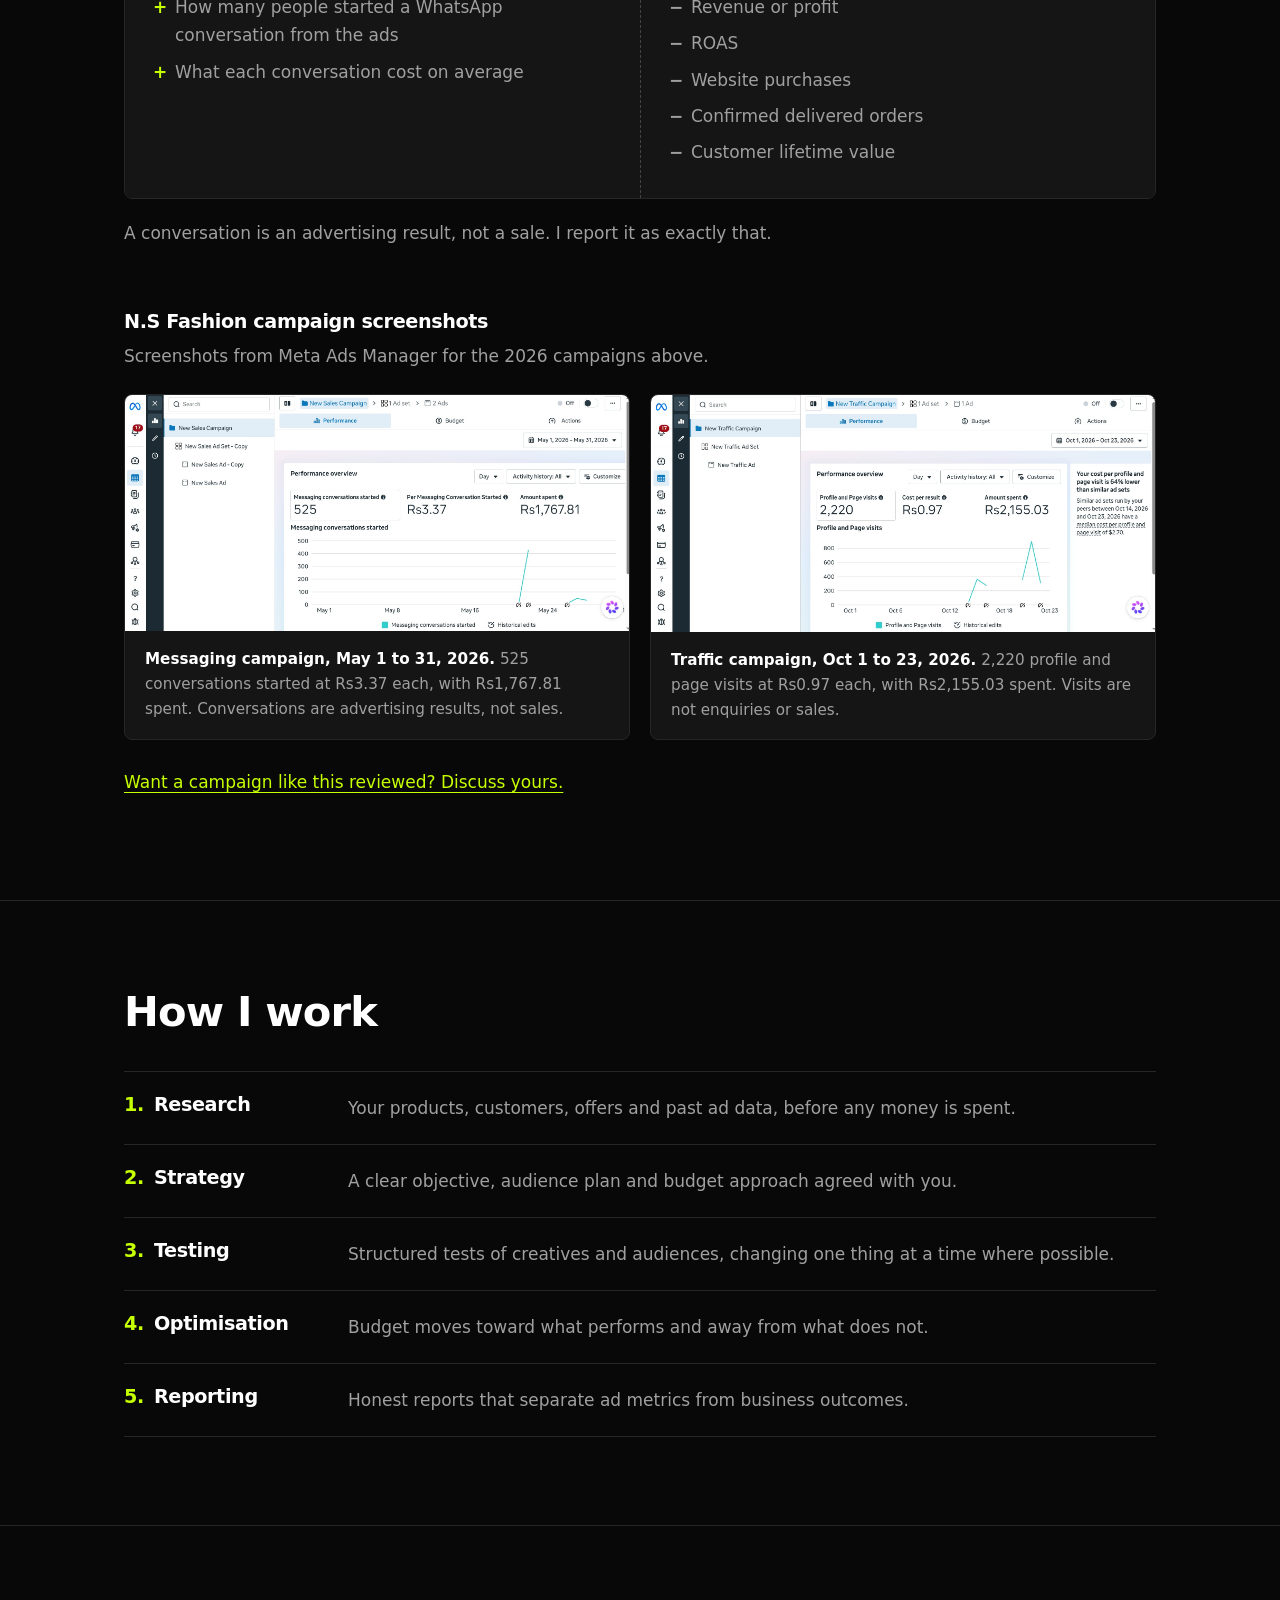
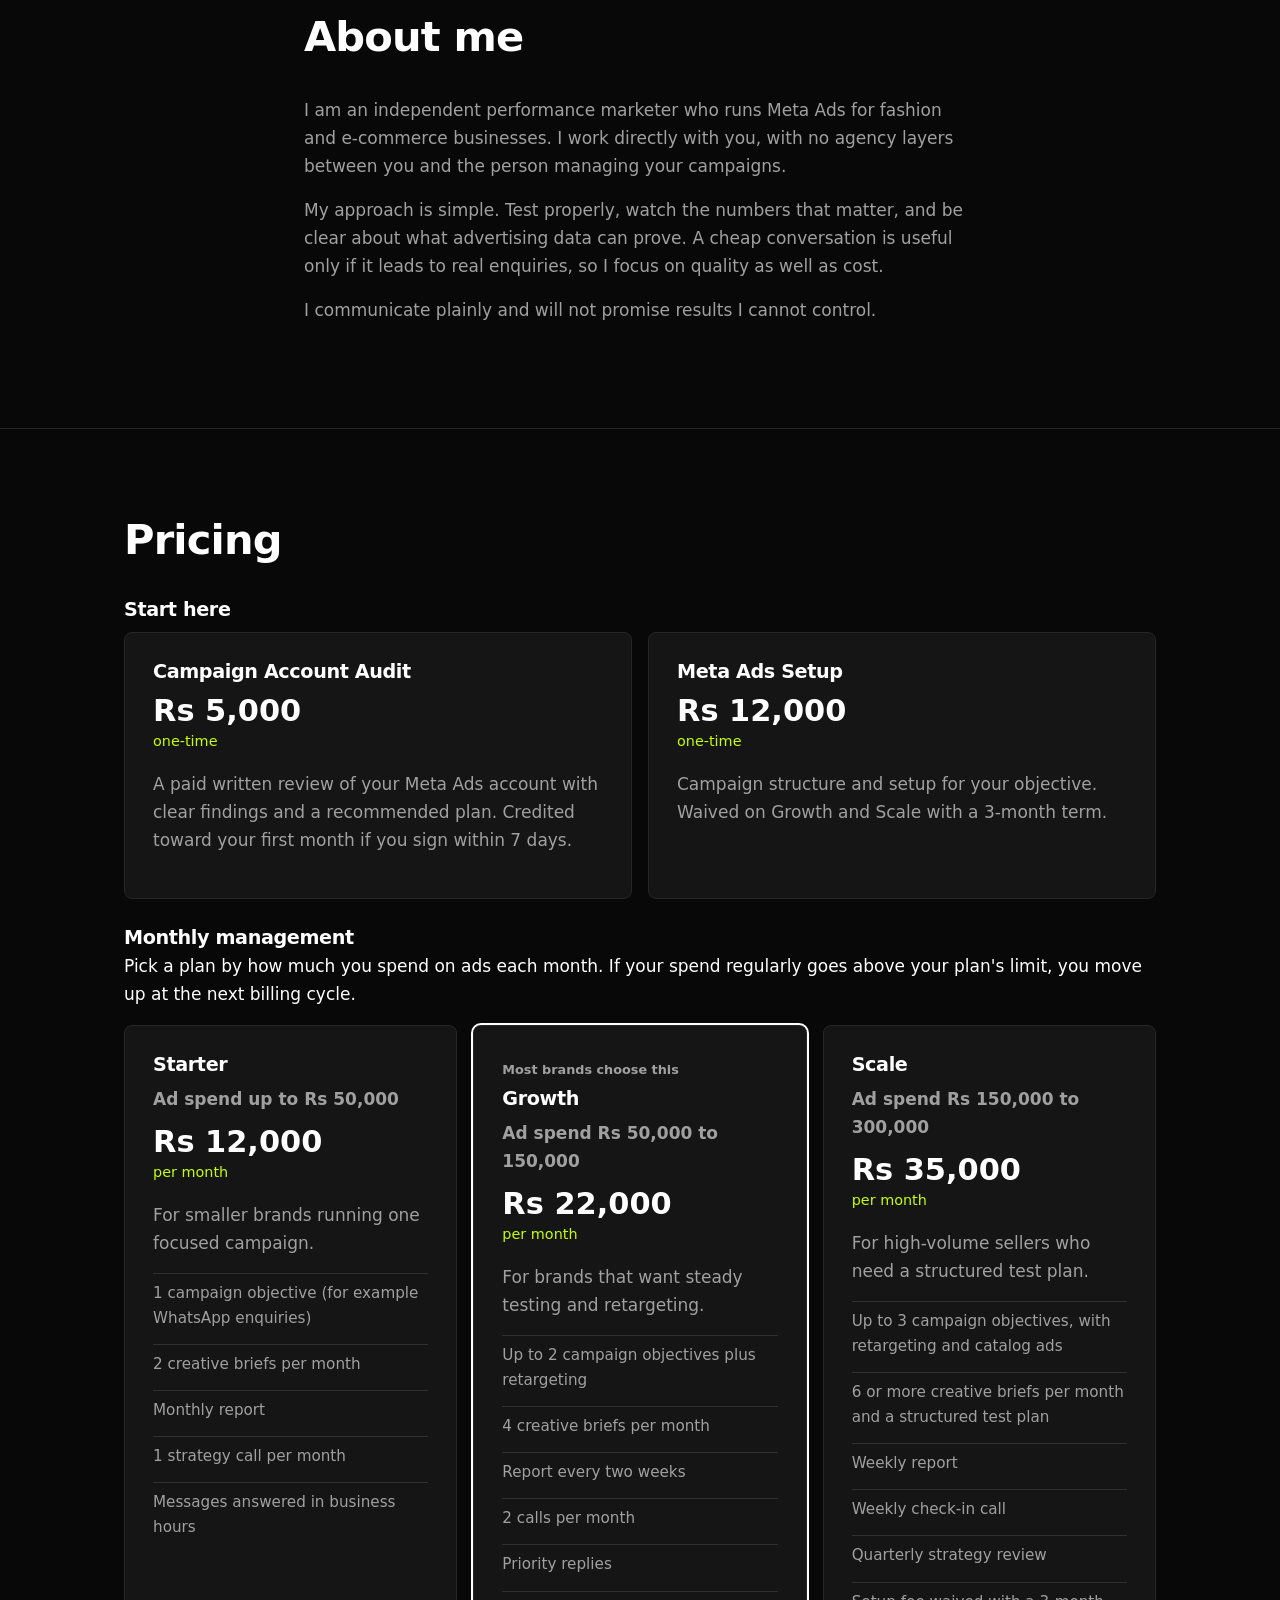
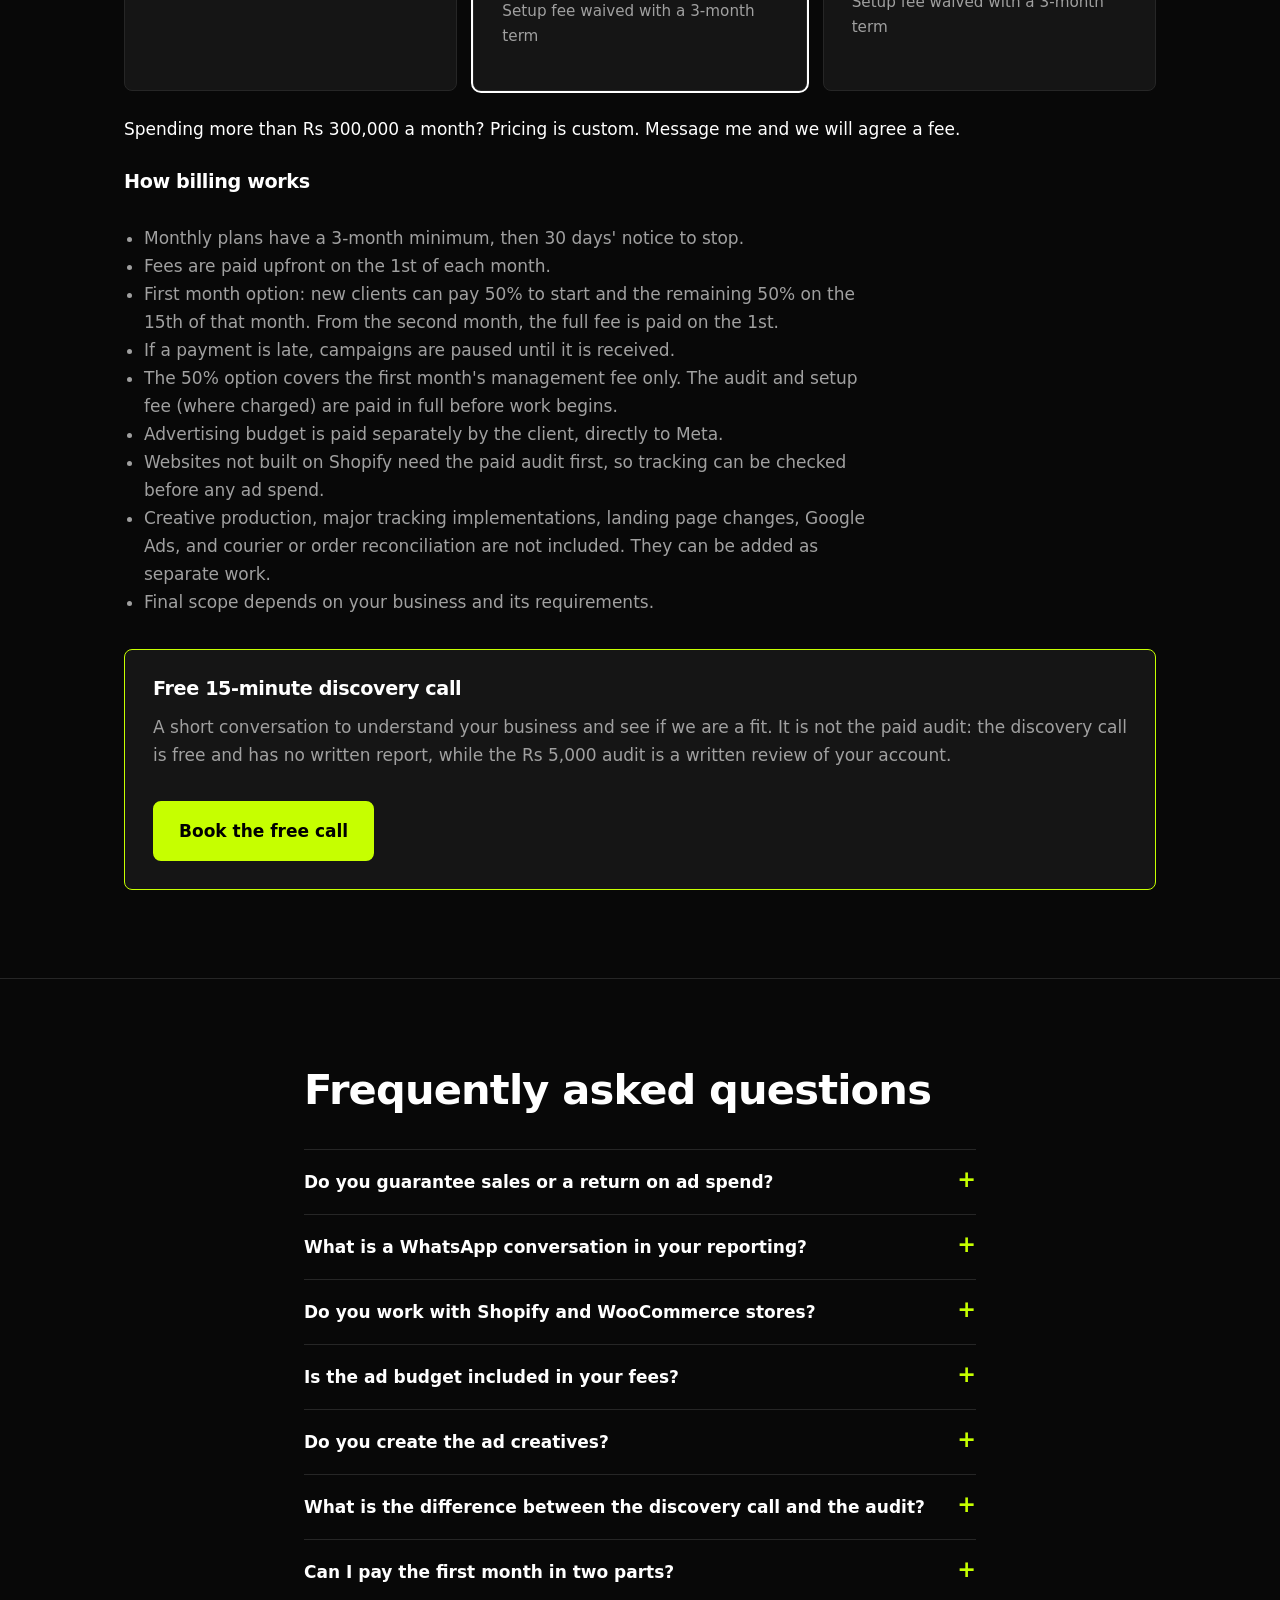
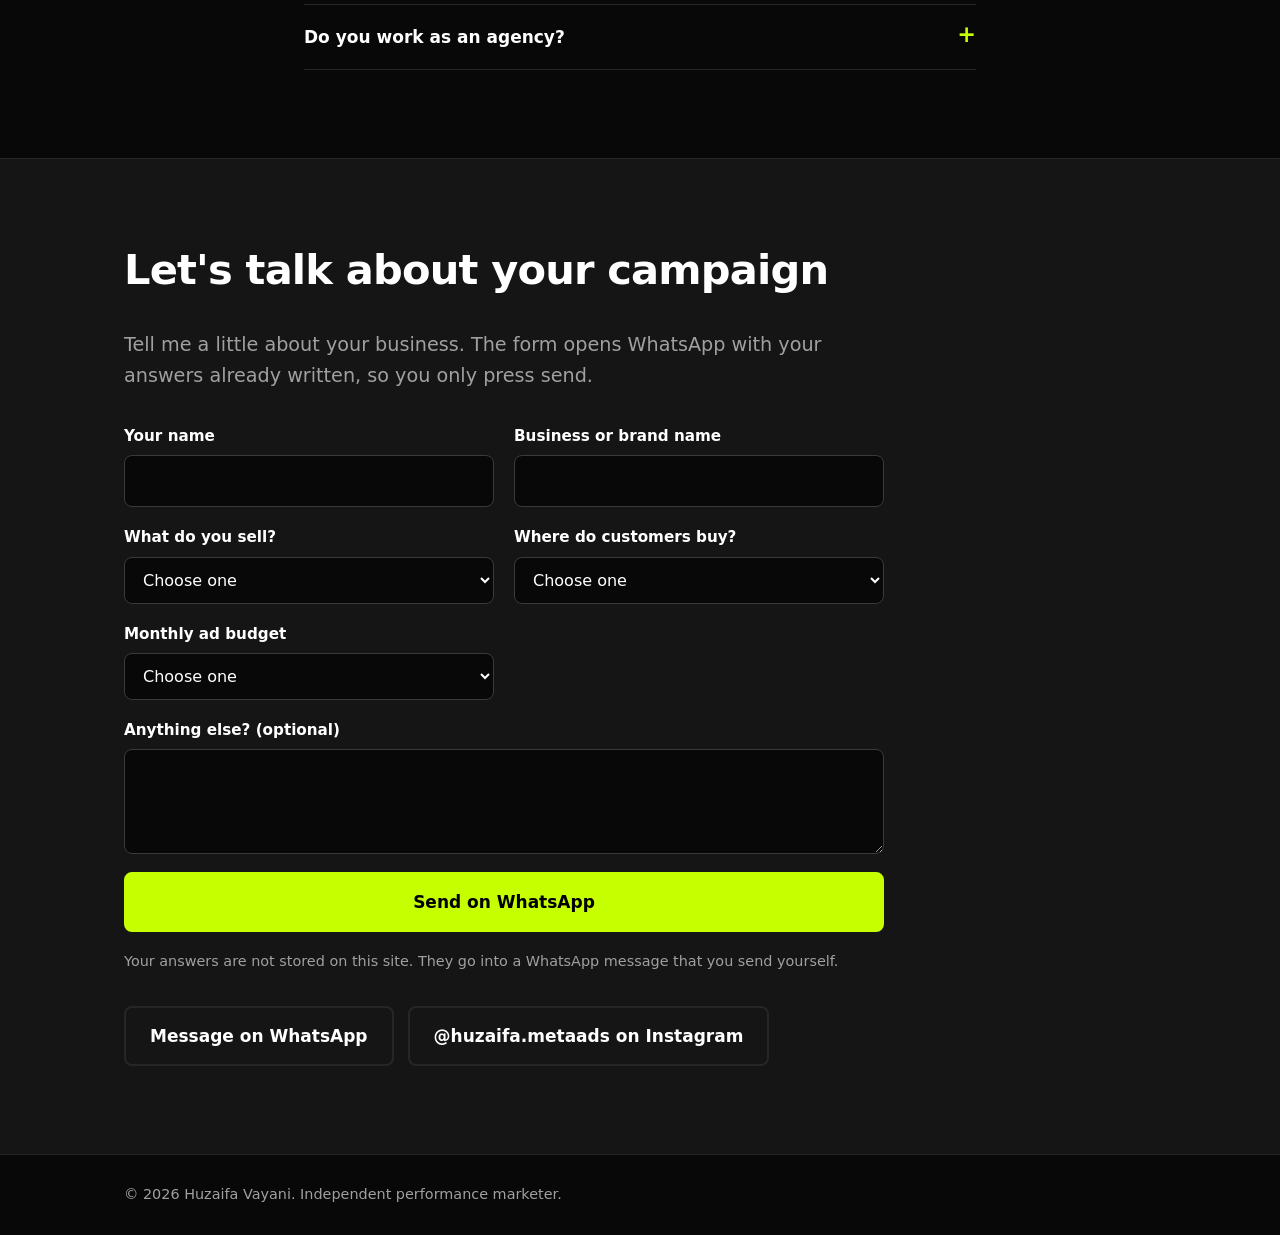
==== commit 00bc180d: "fixing things" ====
--- a/index.html
+++ b/index.html
@@ -9,7 +9,9 @@
 <meta property="og:title" content="Huzaifa Vayani | Performance Marketer">
 <meta property="og:description" content="More than clicks. Marketing you can measure.">
 <meta property="og:type" content="website">
-<meta property="og:image" content="assets/logo-512.png">
+<meta property="og:url" content="https://uzaifav123.github.io/huzaifa-vayani/">
+<meta property="og:image" content="https://uzaifav123.github.io/huzaifa-vayani/assets/logo-512.png">
+<meta name="twitter:card" content="summary">
 <link rel="icon" href="favicon.ico" sizes="any">
 <link rel="icon" type="image/png" sizes="32x32" href="assets/favicon-32.png">
 <link rel="icon" type="image/png" sizes="48x48" href="assets/favicon-48.png">
@@ -32,8 +34,6 @@
 src="https://www.facebook.com/tr?id=29265335063096485&ev=PageView&noscript=1"
 /></noscript>
 <!-- End Meta Pixel Code -->
-</script>
-<noscript><img height="1" width="1" style="display:none" alt="" src="https://www.facebook.com/tr?id=29265335063096485&amp;ev=PageView&amp;noscript=1"></noscript>
 </head>
 <body>
 <a class="skip" href="#main">Skip to content</a>
@@ -258,6 +258,9 @@
     <ul class="notes">
       <li>Monthly plans have a 3-month minimum, then 30 days' notice to stop.</li>
       <li>Fees are paid upfront on the 1st of each month.</li>
+      <li>First month option: new clients can pay 50% to start and the remaining 50% on the 15th of that month. From the second month, the full fee is paid on the 1st.</li>
+      <li>If a payment is late, campaigns are paused until it is received.</li>
+      <li>The 50% option covers the first month's management fee only. The audit and setup fee (where charged) are paid in full before work begins.</li>
       <li>Advertising budget is paid separately by the client, directly to Meta.</li>
       <li>Websites not built on Shopify need the paid audit first, so tracking can be checked before any ad spend.</li>
       <li>Creative production, major tracking implementations, landing page changes, Google Ads, and courier or order reconciliation are not included. They can be added as separate work.</li>
@@ -281,6 +284,7 @@
     <details><summary>Is the ad budget included in your fees?</summary><p>No. You pay the advertising budget to Meta directly. My fees are separate.</p></details>
     <details><summary>Do you create the ad creatives?</summary><p>Creative production is not automatically included. I advise on creative testing, and we can agree scope if you want more.</p></details>
     <details><summary>What is the difference between the discovery call and the audit?</summary><p>The 15-minute call is free and is a conversation. The audit costs Rs 5,000 and gives you a written review of your account.</p></details>
+    <details><summary>Can I pay the first month in two parts?</summary><p>Yes. For your first month you can pay 50% to start and 50% on the 15th. From month two, the full fee is paid on the 1st. If a payment is late, campaigns pause until it is received.</p></details>
     <details><summary>Do you work as an agency?</summary><p>No. I am an independent marketer, and you work with me directly.</p></details>
   </div>
 </section>
@@ -320,5 +324,24 @@
 
 <footer><div class="wrap"><p>&copy; <span id="yr">2026</span> Huzaifa Vayani. Independent performance marketer.</p></div></footer>
 <script src="js/main.js" defer></script>
+<script>
+(function () {
+  function track(name) {
+    try { if (window.fbq) { fbq('track', name); } } catch (e) {}
+  }
+  // Contact: any click on a WhatsApp or Instagram link
+  document.addEventListener('click', function (e) {
+    var a = e.target.closest && e.target.closest('a[href*="wa.me"], a[href*="instagram.com"]');
+    if (a) { track('Contact'); }
+  });
+  // Lead: valid enquiry form submit
+  var form = document.getElementById('enquiry');
+  if (form) {
+    form.addEventListener('submit', function () {
+      if (form.checkValidity()) { track('Lead'); }
+    });
+  }
+})();
+</script>
 </body>
 </html>
